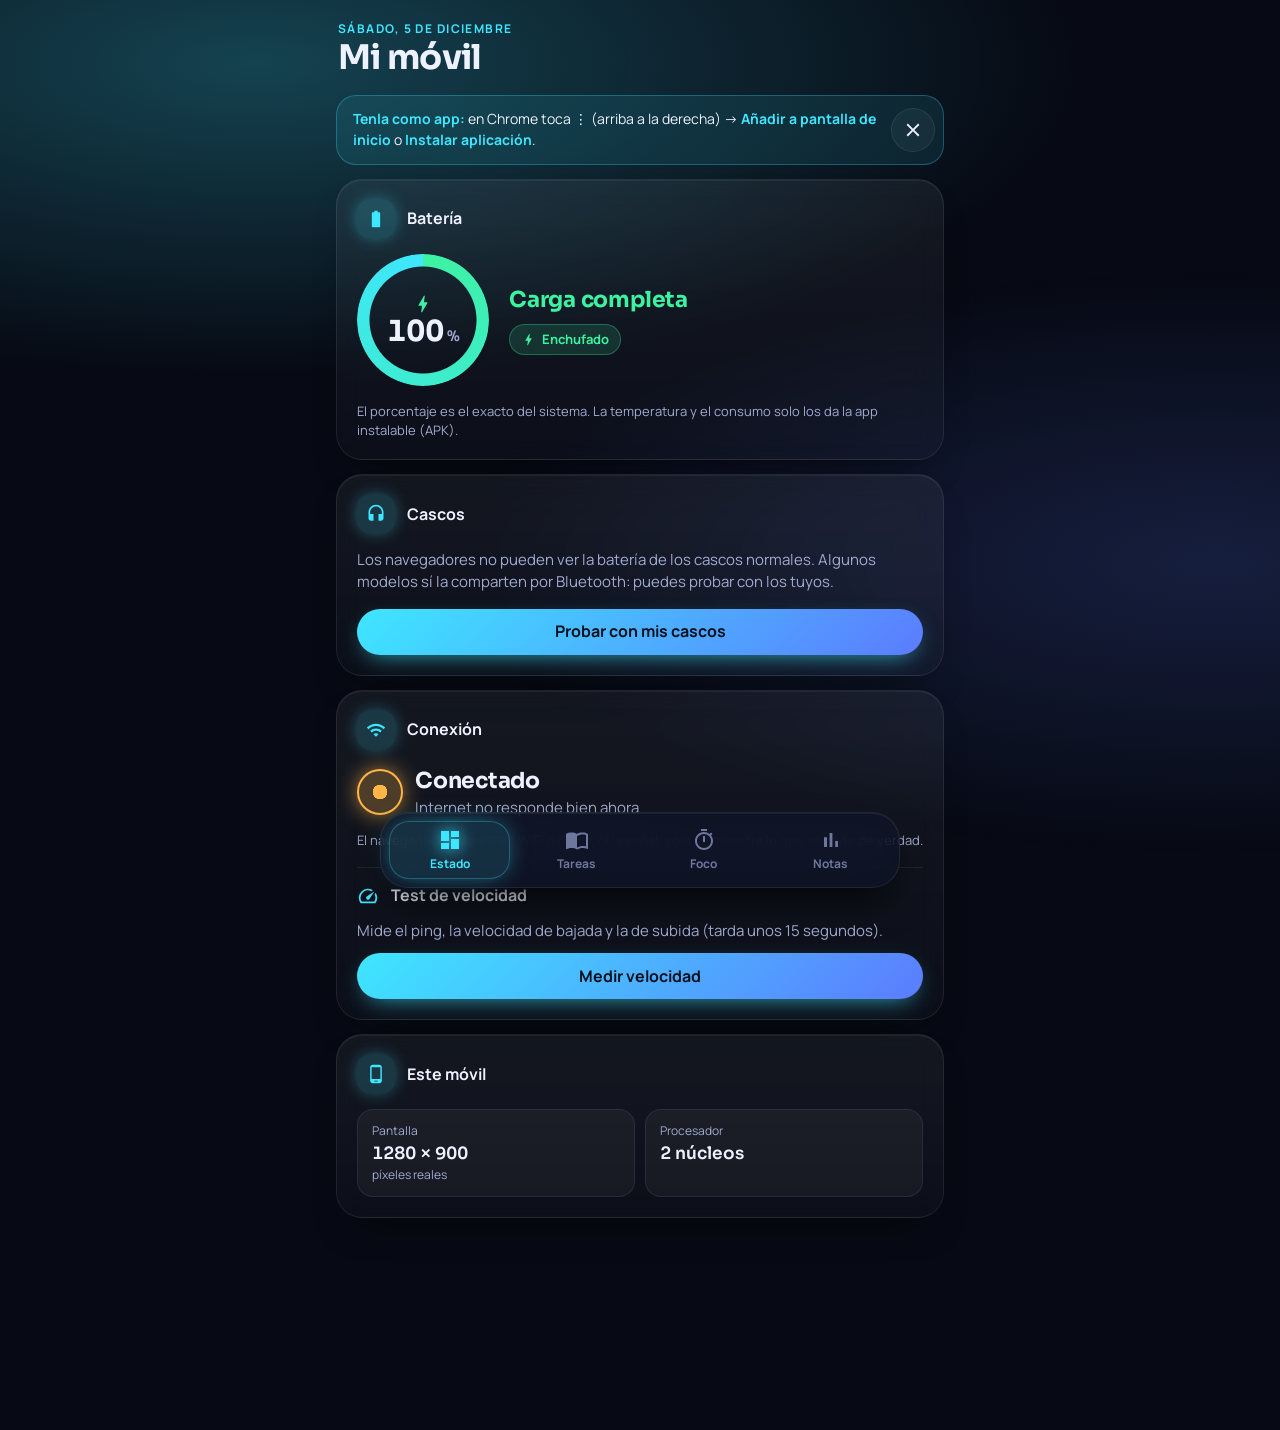
==== docs/index.html @ e510ffd5 "Versión instalable (PWA) en docs/ para GitHub Pages - docs/: la web ya generada, lista para servir c" ====
<!doctype html>
<html lang="es">
<head>
  <meta charset="utf-8">
  <meta name="viewport" content="width=device-width, initial-scale=1, viewport-fit=cover">
  <title>Mi Panel</title>
  <meta name="description" content="Batería, conexión, tareas de estudio y notas en tu móvil.">
  <meta name="theme-color" content="#070a14">
  <meta name="mobile-web-app-capable" content="yes">
  <meta name="apple-mobile-web-app-capable" content="yes">
  <meta name="apple-mobile-web-app-title" content="Mi Panel">
  <link rel="manifest" href="manifest.webmanifest">
  <link rel="icon" href="icons/icon.svg" type="image/svg+xml">
  <link rel="apple-touch-icon" href="icons/apple-touch-icon.png">
  <link rel="preconnect" href="https://fonts.googleapis.com">
  <link rel="preconnect" href="https://fonts.gstatic.com" crossorigin>
  <link rel="stylesheet" href="https://fonts.googleapis.com/css2?family=Manrope:wght@400;500;600;700;800&family=Sora:wght@500;600;700;800&display=swap">
  <link rel="stylesheet" href="styles.css">
  <script type="module" src="app.js"></script>
</head>
<body class="standalone-page">
  <main id="view" aria-live="polite"></main>

  <nav class="tabbar" aria-label="Secciones">
    <button class="tab" data-tab="estado" type="button">
      <svg viewBox="0 0 24 24" aria-hidden="true"><path d="M3,13h8V3H3v10zM3,21h8v-6H3v6zM13,21h8V11h-8v10zM13,3v6h8V3h-8z"/></svg>
      <span>Estado</span>
    </button>
    <button class="tab" data-tab="tareas" type="button">
      <svg viewBox="0 0 24 24" aria-hidden="true"><path d="M21,5c-1.11,-0.35 -2.33,-0.5 -3.5,-0.5c-1.95,0 -4.05,0.4 -5.5,1.5c-1.45,-1.1 -3.55,-1.5 -5.5,-1.5S2.45,4.9 1,6v14.65c0,0.25 0.25,0.5 0.5,0.5c0.1,0 0.15,-0.05 0.25,-0.05C3.1,20.45 5.05,20 6.5,20c1.95,0 4.05,0.4 5.5,1.5c1.35,-0.85 3.8,-1.5 5.5,-1.5c1.65,0 3.35,0.3 4.75,1.05c0.1,0.05 0.15,0.05 0.25,0.05c0.25,0 0.5,-0.25 0.5,-0.5V6C22.4,5.55 21.75,5.25 21,5zM21,18.5c-1.1,-0.35 -2.3,-0.5 -3.5,-0.5c-1.7,0 -4.15,0.65 -5.5,1.5V8c1.35,-0.85 3.8,-1.5 5.5,-1.5c1.2,0 2.4,0.15 3.5,0.5V18.5z"/></svg>
      <span>Tareas</span>
    </button>
    <button class="tab" data-tab="foco" type="button">
      <svg viewBox="0 0 24 24" aria-hidden="true"><path d="M15,1H9v2h6V1zM11,14h2V8h-2v6zM19.03,7.39l1.42,-1.42c-0.43,-0.51 -0.9,-0.99 -1.41,-1.41l-1.42,1.42C16.07,4.74 14.12,4 12,4c-4.97,0 -9,4.03 -9,9s4.02,9 9,9 9,-4.03 9,-9c0,-2.12 -0.74,-4.07 -1.97,-5.61zM12,20c-3.87,0 -7,-3.13 -7,-7s3.13,-7 7,-7 7,3.13 7,7 -3.13,7 -7,7z"/></svg>
      <span>Foco</span>
    </button>
    <button class="tab" data-tab="notas" type="button">
      <svg viewBox="0 0 24 24" aria-hidden="true"><path d="M5,9.2h3V19H5V9.2zM10.6,5h2.8v14h-2.8V5zM16.2,13H19v6h-2.8v-6z"/></svg>
      <span>Notas</span>
    </button>
  </nav>

  <div id="snackbar" class="snackbar" role="status" hidden>
    <span id="snackbar-text"></span>
    <button id="snackbar-action" type="button" hidden></button>
  </div>

  <div id="overlay-root"></div>
  <noscript>Mi Panel necesita JavaScript activado.</noscript>
</body>
</html>
---- docs/styles.css ----
:root{color-scheme:dark;--bg: #070a14;--bg-raised: #0e1326;--sheet: #0b1020;--glass: rgba(255, 255, 255, .045);--glass-strong: rgba(255, 255, 255, .08);--stroke: rgba(255, 255, 255, .08);--stroke-strong: rgba(255, 255, 255, .16);--text: #eef1ff;--muted: #a2abd0;--faint: #6e779e;--track: rgba(255, 255, 255, .08);--cyan: #3ee6ff;--blue: #5b7cff;--violet: #a68bff;--pink: #ff6fd8;--amber: #ffc857;--coral: #ff8a5b;--mint: #5cf2c2;--teal: #2ec5ff;--good: #3df2a0;--warning: #ffb547;--bad: #ff5d7a;--neutral: #8a93b8;--accent: var(--cyan);--accent-2: var(--blue);--on-accent: #06101f;--scrim: rgba(3, 5, 12, .72);--radius: 26px;--tabbar-h: 76px;--font-display: "Sora", "Segoe UI", Roboto, system-ui, sans-serif;--font-body: "Manrope", "Segoe UI", Roboto, system-ui, sans-serif}body[data-section=tareas]{--accent: var(--violet);--accent-2: var(--pink)}body[data-section=notas]{--accent: var(--amber);--accent-2: var(--coral)}body[data-section=foco]{--accent: var(--mint);--accent-2: var(--teal)}*{box-sizing:border-box}html,body{margin:0}body{background:var(--bg);color:var(--text);font-family:var(--font-body);font-size:16px;line-height:1.45;-webkit-tap-highlight-color:transparent;padding-bottom:calc(var(--tabbar-h) + 24px + env(safe-area-inset-bottom,0px));overflow-x:hidden;min-height:100%}body:before,body:after{content:"";position:fixed;z-index:-1;pointer-events:none;border-radius:50%;transition:background .6s ease}body:before{width:130vw;height:70vh;left:-45vw;top:-28vh;background:radial-gradient(closest-side,color-mix(in srgb,var(--accent) 26%,transparent),transparent);animation:drift 18s ease-in-out infinite alternate}body:after{width:120vw;height:65vh;right:-55vw;top:30vh;background:radial-gradient(closest-side,color-mix(in srgb,var(--accent-2) 18%,transparent),transparent);animation:drift 22s ease-in-out infinite alternate-reverse}@keyframes drift{to{transform:translate3d(8vw,4vh,0) scale(1.08)}}button,input,textarea{font:inherit;color:inherit}button{cursor:pointer}main{max-width:640px;margin:0 auto;padding-block:6px 112px;padding-left:max(16px,env(safe-area-inset-left,0px));padding-right:max(16px,env(safe-area-inset-right,0px))}.standalone-page main{padding-top:calc(env(safe-area-inset-top,0px) + 10px)}.num,.hero,.pct,.big,.value,.stat b{font-family:var(--font-display);font-variant-numeric:tabular-nums}.topbar{display:flex;align-items:flex-end;gap:8px;padding:10px 2px 18px}.topbar .titles{flex:1;min-width:0}.eyebrow{margin:0;font-size:12px;font-weight:700;letter-spacing:.12em;text-transform:uppercase;color:var(--accent)}.topbar h1{margin:2px 0 0;font-family:var(--font-display);font-size:34px;line-height:1.1;font-weight:700;letter-spacing:-.02em;text-wrap:balance}.icon-btn{width:44px;height:44px;flex:none;border:1px solid var(--stroke);border-radius:50%;background:var(--glass);color:var(--text);display:grid;place-items:center}.icon-btn:active{background:var(--glass-strong)}.icon-btn svg{width:22px;height:22px;fill:currentColor}.icon-btn.ghost{border-color:transparent;background:transparent}.stack{display:grid;gap:14px}.stack>*{animation:rise .45s cubic-bezier(.2,.8,.2,1) both}.stack>*:nth-child(2){animation-delay:.04s}.stack>*:nth-child(3){animation-delay:.08s}.stack>*:nth-child(4){animation-delay:.12s}.stack>*:nth-child(n+5){animation-delay:.16s}.stack.still>*{animation:none}.card{position:relative;background:linear-gradient(180deg,#ffffff0f,#ffffff06);border:1px solid var(--stroke);border-radius:var(--radius);padding:20px;box-shadow:inset 0 1px #ffffff0f,0 20px 40px -24px #000c;backdrop-filter:blur(14px);-webkit-backdrop-filter:blur(14px)}.card-head{display:flex;align-items:center;gap:12px;margin-bottom:16px}.card-head h2{font-size:16px;font-weight:700;margin:0;flex:1;min-width:0}.badge-icon{width:38px;height:38px;border-radius:12px;flex:none;display:grid;place-items:center;background:color-mix(in srgb,var(--accent) 16%,transparent);color:var(--accent);box-shadow:0 0 18px -4px color-mix(in srgb,var(--accent) 60%,transparent)}.badge-icon svg{width:20px;height:20px;fill:currentColor}.hint{color:var(--muted);font-size:15px;margin:0}.small{font-size:13px;color:var(--muted)}.strong{font-weight:700}.row{display:flex;align-items:center;gap:12px}.grow{flex:1;min-width:0}.mt8{margin-top:8px}.mt12{margin-top:12px}.mt16{margin-top:16px}.grid2{display:grid;grid-template-columns:1fr 1fr;gap:10px}.cell{background:var(--glass);border:1px solid var(--stroke);border-radius:16px;padding:12px 14px;min-width:0}.cell .label{font-size:12px;color:var(--muted);white-space:nowrap;overflow:hidden;text-overflow:ellipsis}.cell .value{font-size:17px;font-weight:600;white-space:nowrap;overflow:hidden;text-overflow:ellipsis;margin-top:2px}.pill{display:inline-flex;align-items:center;gap:6px;padding:5px 11px;border-radius:99px;font-size:13px;font-weight:700;color:var(--pill, var(--accent));background:color-mix(in srgb,var(--pill, var(--accent)) 14%,transparent);border:1px solid color-mix(in srgb,var(--pill, var(--accent)) 30%,transparent)}.pill svg{width:15px;height:15px;fill:currentColor;flex:none}.pills .pill{white-space:nowrap}.pills{display:flex;flex-wrap:wrap;gap:6px}.meter{height:10px;border-radius:99px;background:var(--track);overflow:hidden}.meter>i{position:relative;display:block;height:100%;border-radius:99px;background:linear-gradient(90deg,var(--accent),var(--accent-2));box-shadow:0 0 14px color-mix(in srgb,var(--accent) 70%,transparent);transition:width .6s cubic-bezier(.2,.8,.2,1)}.meter>i:after{content:"";position:absolute;inset:0;border-radius:inherit;background:linear-gradient(90deg,transparent,rgba(255,255,255,.45),transparent);background-size:40% 100%;background-repeat:no-repeat;animation:shine 2.8s ease-in-out infinite}.meter.thick{height:12px}.meter.good>i{background:linear-gradient(90deg,var(--good),#7affd0);box-shadow:0 0 14px color-mix(in srgb,var(--good) 70%,transparent)}@keyframes shine{0%{background-position:-60% 0}to{background-position:160% 0}}.ring{--p: 0;--c1: var(--accent);--c2: var(--accent-2);position:relative;flex:none;width:132px;height:132px;border-radius:50%;background:conic-gradient(var(--c1),var(--c2) calc(var(--p) * 1%),var(--track) 0);-webkit-mask:radial-gradient(farthest-side,transparent calc(100% - 13px),#000 calc(100% - 12px));mask:radial-gradient(farthest-side,transparent calc(100% - 13px),#000 calc(100% - 12px));filter:drop-shadow(0 0 12px color-mix(in srgb,var(--c1) 55%,transparent))}.ring-wrap{position:relative;flex:none;display:grid;place-items:center}.ring-wrap .center{position:absolute;inset:0;display:grid;place-content:center;text-align:center}.ring-wrap.sm .ring{width:60px;height:60px;-webkit-mask:radial-gradient(farthest-side,transparent calc(100% - 7px),#000 calc(100% - 6px));mask:radial-gradient(farthest-side,transparent calc(100% - 7px),#000 calc(100% - 6px))}.ring-wrap.md .ring{width:100px;height:100px;-webkit-mask:radial-gradient(farthest-side,transparent calc(100% - 10px),#000 calc(100% - 9px));mask:radial-gradient(farthest-side,transparent calc(100% - 10px),#000 calc(100% - 9px))}.btn{border:0;border-radius:99px;padding:11px 20px;min-height:46px;font-weight:700;color:var(--on-accent);background:linear-gradient(135deg,var(--accent),var(--accent-2));box-shadow:0 8px 24px -10px color-mix(in srgb,var(--accent) 80%,transparent);transition:transform .12s ease,filter .2s ease}.btn.block{width:100%}.btn.glass{background:var(--glass-strong);color:var(--text);border:1px solid var(--stroke);box-shadow:none}.btn.outline{background:transparent;color:var(--accent);border:1px solid color-mix(in srgb,var(--accent) 45%,transparent);box-shadow:none}.btn.text{background:transparent;color:var(--accent);padding:10px 14px;box-shadow:none}.btn.danger{background:transparent;color:var(--bad);box-shadow:none}.btn:disabled{opacity:.4;cursor:default;filter:grayscale(.4)}.btn:active:not(:disabled),.quick button:active,.fab:active{transform:scale(.96)}.battery{display:flex;align-items:center;gap:20px}.battery .pct{font-size:34px;font-weight:700;line-height:1;letter-spacing:-.02em}.battery .pct.full{font-size:29px}.battery .pct small{font-size:.5em;font-weight:600;margin-left:2px;color:var(--muted)}.bolt{width:22px;height:22px;margin:0 auto 2px;animation:pulse 1.6s ease-in-out infinite}.headline{font-family:var(--font-display);font-size:22px;font-weight:700;margin:0;letter-spacing:-.01em}@keyframes pulse{50%{opacity:.45;transform:scale(.9)}}.bars{display:flex;align-items:flex-end;gap:4px;width:50px;height:40px;flex:none}.bars i{flex:1;border-radius:4px;background:var(--track)}.bars i.on{background:currentColor;box-shadow:0 0 10px currentColor}.stats3{display:grid;grid-template-columns:repeat(3,1fr);text-align:center;gap:8px}.stats3 .big{font-size:26px;font-weight:700}.divider{height:1px;background:var(--stroke);margin:18px 0 16px;border:0}.plan .plan-top{display:flex;align-items:center;gap:18px}.plan .big{font-size:25px;font-weight:700;line-height:1.15;margin:4px 0 2px;letter-spacing:-.01em}.plan .ring-wrap .center b{font-family:var(--font-display);font-size:22px;line-height:1}.plan .ring-wrap .center span{font-size:11px;color:var(--muted);margin-top:2px}.stats2{display:grid;grid-template-columns:1fr 1fr;gap:10px;margin-top:16px}.stat{background:var(--glass);border:1px solid var(--stroke);border-radius:16px;padding:12px 14px;min-width:0}.stat span{display:block;font-size:12px;color:var(--muted)}.stat b{display:block;font-size:17px;font-weight:700;margin-top:2px;overflow-wrap:anywhere}.stat em{display:block;font-style:normal;font-size:13px;color:var(--muted);overflow-wrap:anywhere}.task .task-top{display:flex;align-items:flex-start;gap:14px}.task-title{font-size:18px;font-weight:700;margin:0 0 8px;overflow-wrap:anywhere;line-height:1.25}.task .ring-wrap .center{font-family:var(--font-display);font-size:14px;font-weight:700}.task .notes{color:var(--muted);font-size:14px;margin:12px 0 0}.task .numbers{display:flex;align-items:baseline;justify-content:space-between;gap:8px;margin:16px 0 8px}.task .numbers b{font-family:var(--font-display);font-size:22px}.task .numbers span{color:var(--muted);font-size:14px}.today-line{display:flex;align-items:center;gap:10px;margin-top:12px;padding:10px 12px;border-radius:14px;background:var(--glass);border:1px solid var(--stroke);font-size:14px}.today-line b{font-family:var(--font-display)}.today-line .status-dot{width:8px;height:8px;border-radius:50%;flex:none;background:var(--accent);box-shadow:0 0 10px var(--accent)}.today-line.done{color:var(--good);border-color:color-mix(in srgb,var(--good) 35%,transparent);background:color-mix(in srgb,var(--good) 8%,transparent)}.today-line.done .status-dot{background:var(--good);box-shadow:0 0 10px var(--good)}.quick{display:grid;grid-template-columns:1fr 1fr 1fr 1.5fr;gap:8px;margin-top:14px}.quick button{min-height:46px;border-radius:14px;font-weight:700;font-family:var(--font-display);border:1px solid var(--stroke);background:var(--glass-strong);color:var(--text);transition:transform .12s ease}.quick button.log{border-color:color-mix(in srgb,var(--accent) 50%,transparent);color:var(--accent);background:color-mix(in srgb,var(--accent) 10%,transparent);font-family:var(--font-body)}.check{width:28px;height:28px;border-radius:9px;flex:none;margin-top:1px;border:2px solid color-mix(in srgb,var(--accent) 70%,transparent);background:transparent}.check:active{background:color-mix(in srgb,var(--accent) 25%,transparent)}.done-head{display:flex;align-items:center;width:100%;border:0;background:transparent;padding:14px 6px 4px;font-size:15px;font-weight:700;color:var(--muted);letter-spacing:.04em}.done-head svg{width:22px;height:22px;fill:currentColor}.done-item{display:flex;align-items:center;gap:12px;background:var(--glass);border:1px solid var(--stroke);border-radius:20px;padding:10px 6px 10px 14px}.done-item .ok{width:26px;height:26px;fill:var(--good);flex:none;filter:drop-shadow(0 0 8px color-mix(in srgb,var(--good) 60%,transparent))}.empty{text-align:center;padding:56px 24px}.empty .glow-icon{width:96px;height:96px;margin:0 auto;border-radius:30px;display:grid;place-items:center;background:color-mix(in srgb,var(--accent) 14%,transparent);border:1px solid color-mix(in srgb,var(--accent) 30%,transparent);box-shadow:0 0 60px -10px color-mix(in srgb,var(--accent) 70%,transparent)}.empty svg{width:48px;height:48px;fill:var(--accent)}.empty h2{font-family:var(--font-display);font-size:22px;font-weight:700;margin:22px 0 8px}.empty .hint{max-width:34ch;margin:0 auto}.fab{position:fixed;z-index:5;right:max(16px,env(safe-area-inset-right,0px),calc(50vw - 304px));bottom:calc(var(--tabbar-h) + 30px + env(safe-area-inset-bottom,0px));display:inline-flex;align-items:center;gap:8px;border:0;border-radius:20px;padding:15px 20px 15px 16px;color:var(--on-accent);font-weight:800;background:linear-gradient(135deg,var(--accent),var(--accent-2));box-shadow:0 12px 30px -8px color-mix(in srgb,var(--accent) 75%,transparent),inset 0 1px #ffffff59;transition:transform .12s ease}.fab svg{width:24px;height:24px;fill:currentColor}.avg{display:flex;align-items:flex-end;gap:14px;flex-wrap:wrap}.hero{font-size:68px;line-height:.95;font-weight:800;letter-spacing:-.04em;background:linear-gradient(135deg,#fff3cf,var(--amber) 45%,var(--coral));-webkit-background-clip:text;background-clip:text;color:transparent;filter:drop-shadow(0 0 24px color-mix(in srgb,var(--amber) 45%,transparent))}.chart svg{display:block;width:100%;overflow:visible}.chart .bar{filter:drop-shadow(0 0 6px color-mix(in srgb,var(--accent) 60%,transparent))}.chart .grid{stroke:var(--stroke-strong);stroke-width:1}.chart .pass{stroke:color-mix(in srgb,var(--accent) 60%,transparent);stroke-width:1}.chart text{fill:var(--text);font-size:14px;font-family:var(--font-body)}.chart text.axis{fill:var(--faint);font-size:11px}.chart text.value{font-weight:700;font-family:var(--font-display);paint-order:stroke;stroke:#11162a;stroke-width:4px;stroke-linejoin:round}.chart .hit{fill:transparent;stroke:none;cursor:pointer}.chart .sel{fill:var(--glass-strong);stroke:none}.chart-detail{margin:12px 0 0;font-size:14px;color:var(--muted)}.chart-detail b{color:var(--text)}.subject-head{display:flex;align-items:center;gap:12px}.subject-head h2{margin:0;font-size:17px;font-weight:700;flex:1;min-width:0;overflow-wrap:anywhere}.subject-avg{text-align:right}.subject-avg b{font-family:var(--font-display);font-size:26px;font-weight:700;display:block;line-height:1.05}.grade-list{margin-top:14px;display:grid;gap:6px}.grade-row{display:flex;align-items:center;width:100%;gap:12px;padding:8px 12px 8px 8px;border:1px solid var(--stroke);border-radius:16px;background:var(--glass);text-align:left}.grade-row .v{width:50px;height:42px;border-radius:12px;flex:none;display:grid;place-items:center;font-family:var(--font-display);font-size:17px;font-weight:700;background:color-mix(in srgb,var(--grade, var(--accent)) 16%,transparent);color:var(--grade, var(--accent))}.grade-row .edit{color:var(--faint);font-size:13px;font-weight:600}.tabbar{position:fixed;z-index:10;left:max(12px,env(safe-area-inset-left,0px));right:max(12px,env(safe-area-inset-right,0px));bottom:calc(12px + env(safe-area-inset-bottom,0px));max-width:520px;margin:0 auto;height:var(--tabbar-h);display:flex;gap:6px;padding:8px;border-radius:28px;background:#0e1326bd;border:1px solid var(--stroke);box-shadow:0 18px 40px -12px #000000e6,inset 0 1px #ffffff0f;backdrop-filter:blur(20px) saturate(140%);-webkit-backdrop-filter:blur(20px) saturate(140%)}.tab{flex:1;min-width:0;border:0;border-radius:20px;background:transparent;display:flex;flex-direction:column;align-items:center;justify-content:center;gap:3px;font-size:12px;font-weight:700;color:var(--faint);transition:background .25s ease,color .25s ease}.tab svg{width:24px;height:24px;fill:currentColor}.tab[data-tab=estado]{--tab: var(--cyan)}.tab[data-tab=tareas]{--tab: var(--violet)}.tab[data-tab=notas]{--tab: var(--amber)}.tab[data-tab=foco]{--tab: var(--mint)}.tab[aria-current=page]{color:var(--tab);background:color-mix(in srgb,var(--tab) 13%,transparent);box-shadow:inset 0 0 0 1px color-mix(in srgb,var(--tab) 28%,transparent),0 0 24px -6px color-mix(in srgb,var(--tab) 60%,transparent)}.tab[aria-current=page] svg{filter:drop-shadow(0 0 8px var(--tab))}.snackbar{position:fixed;z-index:30;margin:0 auto;max-width:560px;left:max(16px,env(safe-area-inset-left,0px));right:max(16px,env(safe-area-inset-right,0px));bottom:calc(var(--tabbar-h) + 26px + env(safe-area-inset-bottom,0px));display:flex;align-items:center;gap:8px;background:#1a2140;color:var(--text);border:1px solid var(--stroke-strong);border-radius:16px;padding:6px 8px 6px 16px;box-shadow:0 18px 40px -12px #000000e6;animation:rise .25s ease both}.snackbar span{flex:1;padding:8px 0;font-size:14px}.snackbar button{border:0;background:transparent;color:var(--accent);font-weight:800;padding:10px}.snackbar[hidden]{display:none}.scrim{position:fixed;inset:0;z-index:40;background:var(--scrim);display:grid;place-items:center;padding:16px;backdrop-filter:blur(6px);-webkit-backdrop-filter:blur(6px);animation:fade .15s ease}.dialog{background:linear-gradient(180deg,#141a33,var(--sheet));border:1px solid var(--stroke-strong);border-radius:28px;padding:24px;width:100%;max-width:420px;max-height:calc(100dvh - 32px);overflow:auto;box-shadow:0 30px 60px -20px #000000e6,0 0 60px -30px var(--accent);animation:pop .25s cubic-bezier(.2,1.2,.4,1)}.dialog h2{font-family:var(--font-display);font-size:21px;font-weight:700;margin:0 0 10px}.dialog .actions{display:flex;justify-content:flex-end;gap:4px;margin-top:16px}.sheet{position:fixed;inset:0;z-index:40;background:var(--sheet);display:flex;flex-direction:column;overflow:hidden;animation:up .2s ease}.sheet:before{content:"";position:absolute;inset:-20% -40% auto;height:60%;pointer-events:none;background:radial-gradient(closest-side,color-mix(in srgb,var(--accent) 16%,transparent),transparent)}.sheet .bar{position:relative;display:flex;align-items:center;gap:8px;padding:calc(env(safe-area-inset-top,0px) + 8px) 12px 8px}.sheet .bar h2{flex:1;font-family:var(--font-display);font-size:20px;font-weight:700;margin:0 0 0 4px}.sheet .bar .btn{min-height:40px;padding:8px 18px}.sheet form{position:relative;flex:1;overflow:auto;padding:12px 20px 32px;max-width:640px;width:100%;margin:0 auto}.field{display:block;margin-bottom:16px}.field>span{display:block;font-size:13px;font-weight:700;color:var(--muted);margin:0 0 7px 4px}.field input,.field textarea{width:100%;padding:14px 16px;border-radius:16px;border:1px solid var(--stroke-strong);background:var(--glass);font-size:16px;outline:none;color-scheme:dark;transition:border-color .2s,box-shadow .2s}.field input::placeholder,.field textarea::placeholder{color:var(--faint)}.field input:focus,.field textarea:focus{border-color:var(--accent);box-shadow:0 0 0 4px color-mix(in srgb,var(--accent) 18%,transparent),0 0 24px -8px var(--accent)}.field small{display:block;margin:7px 0 0 4px;color:var(--muted);font-size:13px}.field small.error{color:var(--bad)}.field input[aria-invalid=true]{border-color:var(--bad)}.preview{border-radius:16px;padding:14px 16px;margin:-4px 0 16px;font-size:15px;background:color-mix(in srgb,var(--accent) 10%,transparent);border:1px solid color-mix(in srgb,var(--accent) 30%,transparent)}.segmented{display:grid;grid-template-columns:1fr 1fr;gap:4px;padding:4px;border-radius:99px;background:var(--glass);border:1px solid var(--stroke);margin-bottom:14px}.segmented button{border:0;border-radius:99px;background:transparent;padding:10px;font-weight:700;color:var(--muted)}.segmented button[aria-pressed=true]{color:var(--on-accent);background:linear-gradient(135deg,var(--accent),var(--accent-2))}.chips{display:flex;gap:8px;overflow-x:auto;margin:-8px 0 16px;padding-bottom:2px}.chips button{flex:none;border:1px solid var(--stroke-strong);background:var(--glass);border-radius:99px;padding:7px 14px;font-weight:600}.menu{position:absolute;z-index:45;min-width:210px;padding:6px;background:#151b35;border:1px solid var(--stroke-strong);border-radius:18px;box-shadow:0 24px 50px -16px #000000f2;animation:pop .15s ease}.menu button{display:block;width:100%;text-align:left;border:0;border-radius:12px;background:transparent;padding:12px 14px;font-weight:600}.menu button:active{background:var(--glass-strong)}.menu button.danger{color:var(--bad)}.celebrate{position:fixed;inset:0;z-index:50;background:var(--scrim);display:grid;place-items:center;padding:24px}.celebrate canvas{position:absolute;inset:0;width:100%;height:100%;pointer-events:none}.celebrate .dialog{position:relative;text-align:center;display:grid;gap:8px;box-shadow:0 0 90px -20px var(--good),0 30px 60px -20px #000000e6}.celebrate .burst{width:104px;height:104px;margin:0 auto 4px;border-radius:50%;display:grid;place-items:center;font-size:54px;background:radial-gradient(circle,color-mix(in srgb,var(--good) 35%,transparent),transparent 70%);animation:glowpulse 1.8s ease-in-out infinite}.celebrate h2{font-size:34px;margin:0;font-weight:800;background:linear-gradient(135deg,#d8fff0,var(--good));-webkit-background-clip:text;background-clip:text;color:transparent}.celebrate .btn{--accent: var(--good);--accent-2: #7affd0}@keyframes glowpulse{50%{transform:scale(1.06);filter:brightness(1.2)}}.install{display:flex;align-items:center;gap:12px;margin-bottom:14px;border-radius:20px;padding:12px 8px 12px 16px;font-size:14px;background:color-mix(in srgb,var(--accent) 9%,transparent);border:1px solid color-mix(in srgb,var(--accent) 28%,transparent)}.install p{margin:0;flex:1}.install b{color:var(--accent)}.loading{color:var(--muted);text-align:center;padding:64px 0}.btn:focus-visible,.icon-btn:focus-visible,.tab:focus-visible,.grade-row:focus-visible,.done-head:focus-visible,.quick button:focus-visible,.fab:focus-visible,.check:focus-visible{outline:2px solid var(--accent);outline-offset:3px}.chart .col{filter:drop-shadow(0 0 6px color-mix(in srgb,var(--accent) 55%,transparent))}.chart .col.today{filter:drop-shadow(0 0 12px var(--accent))}.chart .zero{fill:var(--stroke-strong)}.chart text.today-label{fill:var(--accent);font-weight:700}.chart .line{fill:none;stroke:var(--accent);stroke-width:2.5;stroke-linecap:round;stroke-linejoin:round;filter:drop-shadow(0 0 6px var(--accent))}.chart .area{stroke:none}.chart .dot{fill:var(--accent);stroke:#0d1224;stroke-width:2}.chart .dot.last,.chart .dot.picked{filter:drop-shadow(0 0 8px var(--accent))}.chart.anim .col{animation:growY .7s cubic-bezier(.2,.8,.2,1) both;transform-box:fill-box;transform-origin:bottom}.chart.anim .bar{animation:growX .7s cubic-bezier(.2,.8,.2,1) both;transform-box:fill-box;transform-origin:left}.chart.anim .line{stroke-dasharray:1;stroke-dashoffset:1;animation:draw 1.1s ease-out forwards}.chart.anim .area,.chart.anim .dot,.chart.anim text.value{animation:fade .8s ease .4s both}.spark{flex:none;overflow:visible}.spark .pass{stroke:var(--stroke-strong);stroke-width:1}@keyframes growY{0%{transform:scaleY(0)}}@keyframes growX{0%{transform:scaleX(0)}}@keyframes draw{to{stroke-dashoffset:0}}.mini-stats{display:flex;gap:22px;margin:-2px 0 10px;flex-wrap:wrap}.mini-stats div{display:grid}.mini-stats b{font-size:24px;font-weight:700;line-height:1.1}.mini-stats span{font-size:12px;color:var(--muted)}.orb{--orb: var(--accent);position:relative;width:46px;height:46px;flex:none;border-radius:50%;background:radial-gradient(circle,var(--orb) 0 22%,color-mix(in srgb,var(--orb) 25%,transparent) 23% 100%);box-shadow:0 0 24px -4px var(--orb)}.orb:after{content:"";position:absolute;inset:0;border-radius:50%;border:2px solid var(--orb);animation:ripple 2.2s ease-out infinite}@keyframes ripple{0%{transform:scale(.5);opacity:.9}to{transform:scale(1.35);opacity:0}}.exam-list{display:grid;gap:10px}.exam-row{display:flex;align-items:center;gap:14px;padding:10px;border-radius:18px;background:var(--glass);border:1px solid var(--stroke)}.date-block{width:56px;flex:none;text-align:center;padding:6px 0;border-radius:14px;background:color-mix(in srgb,var(--pill) 14%,transparent);border:1px solid color-mix(in srgb,var(--pill) 35%,transparent);box-shadow:0 0 18px -8px var(--pill)}.date-block b{display:block;font-family:var(--font-display);font-size:22px;line-height:1.1;color:var(--pill)}.date-block span{display:block;font-size:11px;font-weight:700;color:var(--muted);text-transform:uppercase;letter-spacing:.06em}.segmented.targets{grid-template-columns:1.6fr repeat(4,1fr)}.segmented.presets{grid-template-columns:repeat(3,1fr);margin-bottom:22px}.segmented button:disabled{opacity:.45}.need-list{display:grid;gap:8px}.need-row{display:flex;align-items:center;gap:12px;padding:10px 12px 10px 10px;border-radius:16px;background:var(--glass);border:1px solid var(--stroke)}.need{min-width:52px;height:44px;padding:0 6px;flex:none;border-radius:12px;display:grid;place-items:center;font-family:var(--font-display);font-weight:700;font-size:17px;color:var(--need);background:color-mix(in srgb,var(--need) 15%,transparent);box-shadow:0 0 16px -8px var(--need)}.focus-card{text-align:center}.ring-wrap.xl{margin:0 auto}.ring-wrap.xl .ring{width:min(250px,68vw);height:min(250px,68vw);-webkit-mask:radial-gradient(farthest-side,transparent calc(100% - 15px),#000 calc(100% - 14px));mask:radial-gradient(farthest-side,transparent calc(100% - 15px),#000 calc(100% - 14px));filter:drop-shadow(0 0 18px color-mix(in srgb,var(--c1) 60%,transparent))}.ring-wrap.xl.live .ring{animation:breathe 3.2s ease-in-out infinite}.ring-wrap.xl .center{gap:4px}.focus-time{font-family:var(--font-display);font-size:56px;font-weight:700;letter-spacing:-.03em;line-height:1;font-variant-numeric:tabular-nums}.focus-task{text-align:left;margin:22px 0 6px}.focus-task select{width:100%;padding:14px 16px;border-radius:16px;border:1px solid var(--stroke-strong);background:var(--glass);color:var(--text);font:inherit;font-size:16px;color-scheme:dark}.focus-controls{display:flex;align-items:center;justify-content:center;gap:14px;margin-top:12px}.focus-controls .btn.play{display:inline-flex;align-items:center;gap:8px;min-width:150px;justify-content:center;min-height:56px;font-size:17px}.focus-controls .btn.play svg{width:24px;height:24px;fill:currentColor}.icon-btn.big{width:54px;height:54px}.center-dialog{text-align:center}.center-dialog .burst{width:92px;height:92px;margin:0 auto 6px;border-radius:50%;display:grid;place-items:center;font-size:46px;background:radial-gradient(circle,color-mix(in srgb,var(--accent) 35%,transparent),transparent 70%)}@keyframes breathe{50%{filter:drop-shadow(0 0 30px color-mix(in srgb,var(--c1) 85%,transparent))}}@keyframes fade{0%{opacity:0}}@keyframes up{0%{transform:translateY(24px);opacity:0}}@keyframes pop{0%{transform:scale(.94);opacity:0}}@keyframes rise{0%{transform:translateY(12px);opacity:0}}@media (max-width: 360px){.topbar h1{font-size:30px}.ring{width:112px;height:112px}.quick{grid-template-columns:1fr 1fr 1fr}.quick button.log{grid-column:1 / -1}}@media (prefers-reduced-motion: reduce){*,*:before,*:after{animation:none!important;transition:none!important}}
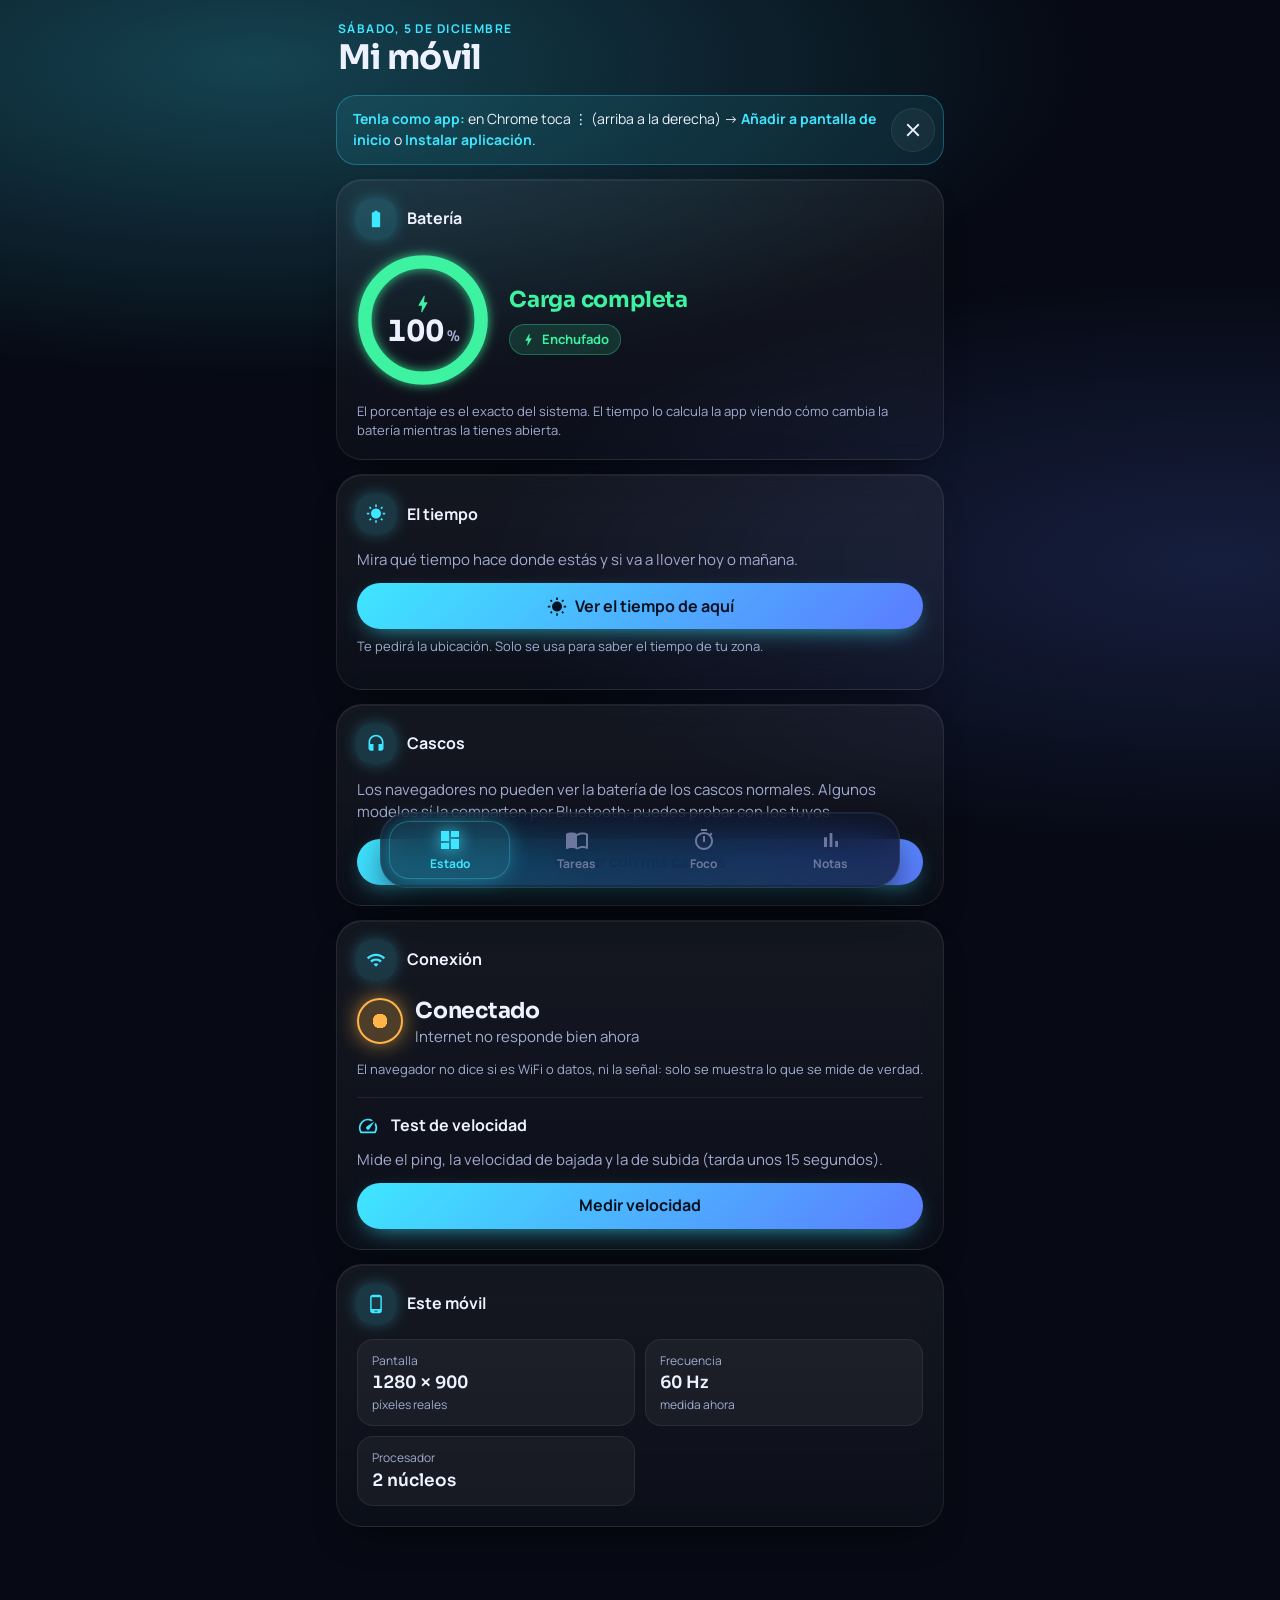
==== commit 32e785a6: "Readable numbers under Samsung dark mode, plus schedule, weather, focus sounds and achievements Sams" ====
--- a/docs/index.html
+++ b/docs/index.html
@@ -6,6 +6,7 @@
   <title>Mi Panel</title>
   <meta name="description" content="Batería, conexión, tareas de estudio y notas en tu móvil.">
   <meta name="theme-color" content="#070a14">
+  <meta name="color-scheme" content="dark">
   <meta name="mobile-web-app-capable" content="yes">
   <meta name="apple-mobile-web-app-capable" content="yes">
   <meta name="apple-mobile-web-app-title" content="Mi Panel">
--- a/docs/styles.css
+++ b/docs/styles.css
@@ -1 +1 @@
-:root{color-scheme:dark;--bg: #070a14;--bg-raised: #0e1326;--sheet: #0b1020;--glass: rgba(255, 255, 255, .045);--glass-strong: rgba(255, 255, 255, .08);--stroke: rgba(255, 255, 255, .08);--stroke-strong: rgba(255, 255, 255, .16);--text: #eef1ff;--muted: #a2abd0;--faint: #6e779e;--track: rgba(255, 255, 255, .08);--cyan: #3ee6ff;--blue: #5b7cff;--violet: #a68bff;--pink: #ff6fd8;--amber: #ffc857;--coral: #ff8a5b;--mint: #5cf2c2;--teal: #2ec5ff;--good: #3df2a0;--warning: #ffb547;--bad: #ff5d7a;--neutral: #8a93b8;--accent: var(--cyan);--accent-2: var(--blue);--on-accent: #06101f;--scrim: rgba(3, 5, 12, .72);--radius: 26px;--tabbar-h: 76px;--font-display: "Sora", "Segoe UI", Roboto, system-ui, sans-serif;--font-body: "Manrope", "Segoe UI", Roboto, system-ui, sans-serif}body[data-section=tareas]{--accent: var(--violet);--accent-2: var(--pink)}body[data-section=notas]{--accent: var(--amber);--accent-2: var(--coral)}body[data-section=foco]{--accent: var(--mint);--accent-2: var(--teal)}*{box-sizing:border-box}html,body{margin:0}body{background:var(--bg);color:var(--text);font-family:var(--font-body);font-size:16px;line-height:1.45;-webkit-tap-highlight-color:transparent;padding-bottom:calc(var(--tabbar-h) + 24px + env(safe-area-inset-bottom,0px));overflow-x:hidden;min-height:100%}body:before,body:after{content:"";position:fixed;z-index:-1;pointer-events:none;border-radius:50%;transition:background .6s ease}body:before{width:130vw;height:70vh;left:-45vw;top:-28vh;background:radial-gradient(closest-side,color-mix(in srgb,var(--accent) 26%,transparent),transparent);animation:drift 18s ease-in-out infinite alternate}body:after{width:120vw;height:65vh;right:-55vw;top:30vh;background:radial-gradient(closest-side,color-mix(in srgb,var(--accent-2) 18%,transparent),transparent);animation:drift 22s ease-in-out infinite alternate-reverse}@keyframes drift{to{transform:translate3d(8vw,4vh,0) scale(1.08)}}button,input,textarea{font:inherit;color:inherit}button{cursor:pointer}main{max-width:640px;margin:0 auto;padding-block:6px 112px;padding-left:max(16px,env(safe-area-inset-left,0px));padding-right:max(16px,env(safe-area-inset-right,0px))}.standalone-page main{padding-top:calc(env(safe-area-inset-top,0px) + 10px)}.num,.hero,.pct,.big,.value,.stat b{font-family:var(--font-display);font-variant-numeric:tabular-nums}.topbar{display:flex;align-items:flex-end;gap:8px;padding:10px 2px 18px}.topbar .titles{flex:1;min-width:0}.eyebrow{margin:0;font-size:12px;font-weight:700;letter-spacing:.12em;text-transform:uppercase;color:var(--accent)}.topbar h1{margin:2px 0 0;font-family:var(--font-display);font-size:34px;line-height:1.1;font-weight:700;letter-spacing:-.02em;text-wrap:balance}.icon-btn{width:44px;height:44px;flex:none;border:1px solid var(--stroke);border-radius:50%;background:var(--glass);color:var(--text);display:grid;place-items:center}.icon-btn:active{background:var(--glass-strong)}.icon-btn svg{width:22px;height:22px;fill:currentColor}.icon-btn.ghost{border-color:transparent;background:transparent}.stack{display:grid;gap:14px}.stack>*{animation:rise .45s cubic-bezier(.2,.8,.2,1) both}.stack>*:nth-child(2){animation-delay:.04s}.stack>*:nth-child(3){animation-delay:.08s}.stack>*:nth-child(4){animation-delay:.12s}.stack>*:nth-child(n+5){animation-delay:.16s}.stack.still>*{animation:none}.card{position:relative;background:linear-gradient(180deg,#ffffff0f,#ffffff06);border:1px solid var(--stroke);border-radius:var(--radius);padding:20px;box-shadow:inset 0 1px #ffffff0f,0 20px 40px -24px #000c;backdrop-filter:blur(14px);-webkit-backdrop-filter:blur(14px)}.card-head{display:flex;align-items:center;gap:12px;margin-bottom:16px}.card-head h2{font-size:16px;font-weight:700;margin:0;flex:1;min-width:0}.badge-icon{width:38px;height:38px;border-radius:12px;flex:none;display:grid;place-items:center;background:color-mix(in srgb,var(--accent) 16%,transparent);color:var(--accent);box-shadow:0 0 18px -4px color-mix(in srgb,var(--accent) 60%,transparent)}.badge-icon svg{width:20px;height:20px;fill:currentColor}.hint{color:var(--muted);font-size:15px;margin:0}.small{font-size:13px;color:var(--muted)}.strong{font-weight:700}.row{display:flex;align-items:center;gap:12px}.grow{flex:1;min-width:0}.mt8{margin-top:8px}.mt12{margin-top:12px}.mt16{margin-top:16px}.grid2{display:grid;grid-template-columns:1fr 1fr;gap:10px}.cell{background:var(--glass);border:1px solid var(--stroke);border-radius:16px;padding:12px 14px;min-width:0}.cell .label{font-size:12px;color:var(--muted);white-space:nowrap;overflow:hidden;text-overflow:ellipsis}.cell .value{font-size:17px;font-weight:600;white-space:nowrap;overflow:hidden;text-overflow:ellipsis;margin-top:2px}.pill{display:inline-flex;align-items:center;gap:6px;padding:5px 11px;border-radius:99px;font-size:13px;font-weight:700;color:var(--pill, var(--accent));background:color-mix(in srgb,var(--pill, var(--accent)) 14%,transparent);border:1px solid color-mix(in srgb,var(--pill, var(--accent)) 30%,transparent)}.pill svg{width:15px;height:15px;fill:currentColor;flex:none}.pills .pill{white-space:nowrap}.pills{display:flex;flex-wrap:wrap;gap:6px}.meter{height:10px;border-radius:99px;background:var(--track);overflow:hidden}.meter>i{position:relative;display:block;height:100%;border-radius:99px;background:linear-gradient(90deg,var(--accent),var(--accent-2));box-shadow:0 0 14px color-mix(in srgb,var(--accent) 70%,transparent);transition:width .6s cubic-bezier(.2,.8,.2,1)}.meter>i:after{content:"";position:absolute;inset:0;border-radius:inherit;background:linear-gradient(90deg,transparent,rgba(255,255,255,.45),transparent);background-size:40% 100%;background-repeat:no-repeat;animation:shine 2.8s ease-in-out infinite}.meter.thick{height:12px}.meter.good>i{background:linear-gradient(90deg,var(--good),#7affd0);box-shadow:0 0 14px color-mix(in srgb,var(--good) 70%,transparent)}@keyframes shine{0%{background-position:-60% 0}to{background-position:160% 0}}.ring{--p: 0;--c1: var(--accent);--c2: var(--accent-2);position:relative;flex:none;width:132px;height:132px;border-radius:50%;background:conic-gradient(var(--c1),var(--c2) calc(var(--p) * 1%),var(--track) 0);-webkit-mask:radial-gradient(farthest-side,transparent calc(100% - 13px),#000 calc(100% - 12px));mask:radial-gradient(farthest-side,transparent calc(100% - 13px),#000 calc(100% - 12px));filter:drop-shadow(0 0 12px color-mix(in srgb,var(--c1) 55%,transparent))}.ring-wrap{position:relative;flex:none;display:grid;place-items:center}.ring-wrap .center{position:absolute;inset:0;display:grid;place-content:center;text-align:center}.ring-wrap.sm .ring{width:60px;height:60px;-webkit-mask:radial-gradient(farthest-side,transparent calc(100% - 7px),#000 calc(100% - 6px));mask:radial-gradient(farthest-side,transparent calc(100% - 7px),#000 calc(100% - 6px))}.ring-wrap.md .ring{width:100px;height:100px;-webkit-mask:radial-gradient(farthest-side,transparent calc(100% - 10px),#000 calc(100% - 9px));mask:radial-gradient(farthest-side,transparent calc(100% - 10px),#000 calc(100% - 9px))}.btn{border:0;border-radius:99px;padding:11px 20px;min-height:46px;font-weight:700;color:var(--on-accent);background:linear-gradient(135deg,var(--accent),var(--accent-2));box-shadow:0 8px 24px -10px color-mix(in srgb,var(--accent) 80%,transparent);transition:transform .12s ease,filter .2s ease}.btn.block{width:100%}.btn.glass{background:var(--glass-strong);color:var(--text);border:1px solid var(--stroke);box-shadow:none}.btn.outline{background:transparent;color:var(--accent);border:1px solid color-mix(in srgb,var(--accent) 45%,transparent);box-shadow:none}.btn.text{background:transparent;color:var(--accent);padding:10px 14px;box-shadow:none}.btn.danger{background:transparent;color:var(--bad);box-shadow:none}.btn:disabled{opacity:.4;cursor:default;filter:grayscale(.4)}.btn:active:not(:disabled),.quick button:active,.fab:active{transform:scale(.96)}.battery{display:flex;align-items:center;gap:20px}.battery .pct{font-size:34px;font-weight:700;line-height:1;letter-spacing:-.02em}.battery .pct.full{font-size:29px}.battery .pct small{font-size:.5em;font-weight:600;margin-left:2px;color:var(--muted)}.bolt{width:22px;height:22px;margin:0 auto 2px;animation:pulse 1.6s ease-in-out infinite}.headline{font-family:var(--font-display);font-size:22px;font-weight:700;margin:0;letter-spacing:-.01em}@keyframes pulse{50%{opacity:.45;transform:scale(.9)}}.bars{display:flex;align-items:flex-end;gap:4px;width:50px;height:40px;flex:none}.bars i{flex:1;border-radius:4px;background:var(--track)}.bars i.on{background:currentColor;box-shadow:0 0 10px currentColor}.stats3{display:grid;grid-template-columns:repeat(3,1fr);text-align:center;gap:8px}.stats3 .big{font-size:26px;font-weight:700}.divider{height:1px;background:var(--stroke);margin:18px 0 16px;border:0}.plan .plan-top{display:flex;align-items:center;gap:18px}.plan .big{font-size:25px;font-weight:700;line-height:1.15;margin:4px 0 2px;letter-spacing:-.01em}.plan .ring-wrap .center b{font-family:var(--font-display);font-size:22px;line-height:1}.plan .ring-wrap .center span{font-size:11px;color:var(--muted);margin-top:2px}.stats2{display:grid;grid-template-columns:1fr 1fr;gap:10px;margin-top:16px}.stat{background:var(--glass);border:1px solid var(--stroke);border-radius:16px;padding:12px 14px;min-width:0}.stat span{display:block;font-size:12px;color:var(--muted)}.stat b{display:block;font-size:17px;font-weight:700;margin-top:2px;overflow-wrap:anywhere}.stat em{display:block;font-style:normal;font-size:13px;color:var(--muted);overflow-wrap:anywhere}.task .task-top{display:flex;align-items:flex-start;gap:14px}.task-title{font-size:18px;font-weight:700;margin:0 0 8px;overflow-wrap:anywhere;line-height:1.25}.task .ring-wrap .center{font-family:var(--font-display);font-size:14px;font-weight:700}.task .notes{color:var(--muted);font-size:14px;margin:12px 0 0}.task .numbers{display:flex;align-items:baseline;justify-content:space-between;gap:8px;margin:16px 0 8px}.task .numbers b{font-family:var(--font-display);font-size:22px}.task .numbers span{color:var(--muted);font-size:14px}.today-line{display:flex;align-items:center;gap:10px;margin-top:12px;padding:10px 12px;border-radius:14px;background:var(--glass);border:1px solid var(--stroke);font-size:14px}.today-line b{font-family:var(--font-display)}.today-line .status-dot{width:8px;height:8px;border-radius:50%;flex:none;background:var(--accent);box-shadow:0 0 10px var(--accent)}.today-line.done{color:var(--good);border-color:color-mix(in srgb,var(--good) 35%,transparent);background:color-mix(in srgb,var(--good) 8%,transparent)}.today-line.done .status-dot{background:var(--good);box-shadow:0 0 10px var(--good)}.quick{display:grid;grid-template-columns:1fr 1fr 1fr 1.5fr;gap:8px;margin-top:14px}.quick button{min-height:46px;border-radius:14px;font-weight:700;font-family:var(--font-display);border:1px solid var(--stroke);background:var(--glass-strong);color:var(--text);transition:transform .12s ease}.quick button.log{border-color:color-mix(in srgb,var(--accent) 50%,transparent);color:var(--accent);background:color-mix(in srgb,var(--accent) 10%,transparent);font-family:var(--font-body)}.check{width:28px;height:28px;border-radius:9px;flex:none;margin-top:1px;border:2px solid color-mix(in srgb,var(--accent) 70%,transparent);background:transparent}.check:active{background:color-mix(in srgb,var(--accent) 25%,transparent)}.done-head{display:flex;align-items:center;width:100%;border:0;background:transparent;padding:14px 6px 4px;font-size:15px;font-weight:700;color:var(--muted);letter-spacing:.04em}.done-head svg{width:22px;height:22px;fill:currentColor}.done-item{display:flex;align-items:center;gap:12px;background:var(--glass);border:1px solid var(--stroke);border-radius:20px;padding:10px 6px 10px 14px}.done-item .ok{width:26px;height:26px;fill:var(--good);flex:none;filter:drop-shadow(0 0 8px color-mix(in srgb,var(--good) 60%,transparent))}.empty{text-align:center;padding:56px 24px}.empty .glow-icon{width:96px;height:96px;margin:0 auto;border-radius:30px;display:grid;place-items:center;background:color-mix(in srgb,var(--accent) 14%,transparent);border:1px solid color-mix(in srgb,var(--accent) 30%,transparent);box-shadow:0 0 60px -10px color-mix(in srgb,var(--accent) 70%,transparent)}.empty svg{width:48px;height:48px;fill:var(--accent)}.empty h2{font-family:var(--font-display);font-size:22px;font-weight:700;margin:22px 0 8px}.empty .hint{max-width:34ch;margin:0 auto}.fab{position:fixed;z-index:5;right:max(16px,env(safe-area-inset-right,0px),calc(50vw - 304px));bottom:calc(var(--tabbar-h) + 30px + env(safe-area-inset-bottom,0px));display:inline-flex;align-items:center;gap:8px;border:0;border-radius:20px;padding:15px 20px 15px 16px;color:var(--on-accent);font-weight:800;background:linear-gradient(135deg,var(--accent),var(--accent-2));box-shadow:0 12px 30px -8px color-mix(in srgb,var(--accent) 75%,transparent),inset 0 1px #ffffff59;transition:transform .12s ease}.fab svg{width:24px;height:24px;fill:currentColor}.avg{display:flex;align-items:flex-end;gap:14px;flex-wrap:wrap}.hero{font-size:68px;line-height:.95;font-weight:800;letter-spacing:-.04em;background:linear-gradient(135deg,#fff3cf,var(--amber) 45%,var(--coral));-webkit-background-clip:text;background-clip:text;color:transparent;filter:drop-shadow(0 0 24px color-mix(in srgb,var(--amber) 45%,transparent))}.chart svg{display:block;width:100%;overflow:visible}.chart .bar{filter:drop-shadow(0 0 6px color-mix(in srgb,var(--accent) 60%,transparent))}.chart .grid{stroke:var(--stroke-strong);stroke-width:1}.chart .pass{stroke:color-mix(in srgb,var(--accent) 60%,transparent);stroke-width:1}.chart text{fill:var(--text);font-size:14px;font-family:var(--font-body)}.chart text.axis{fill:var(--faint);font-size:11px}.chart text.value{font-weight:700;font-family:var(--font-display);paint-order:stroke;stroke:#11162a;stroke-width:4px;stroke-linejoin:round}.chart .hit{fill:transparent;stroke:none;cursor:pointer}.chart .sel{fill:var(--glass-strong);stroke:none}.chart-detail{margin:12px 0 0;font-size:14px;color:var(--muted)}.chart-detail b{color:var(--text)}.subject-head{display:flex;align-items:center;gap:12px}.subject-head h2{margin:0;font-size:17px;font-weight:700;flex:1;min-width:0;overflow-wrap:anywhere}.subject-avg{text-align:right}.subject-avg b{font-family:var(--font-display);font-size:26px;font-weight:700;display:block;line-height:1.05}.grade-list{margin-top:14px;display:grid;gap:6px}.grade-row{display:flex;align-items:center;width:100%;gap:12px;padding:8px 12px 8px 8px;border:1px solid var(--stroke);border-radius:16px;background:var(--glass);text-align:left}.grade-row .v{width:50px;height:42px;border-radius:12px;flex:none;display:grid;place-items:center;font-family:var(--font-display);font-size:17px;font-weight:700;background:color-mix(in srgb,var(--grade, var(--accent)) 16%,transparent);color:var(--grade, var(--accent))}.grade-row .edit{color:var(--faint);font-size:13px;font-weight:600}.tabbar{position:fixed;z-index:10;left:max(12px,env(safe-area-inset-left,0px));right:max(12px,env(safe-area-inset-right,0px));bottom:calc(12px + env(safe-area-inset-bottom,0px));max-width:520px;margin:0 auto;height:var(--tabbar-h);display:flex;gap:6px;padding:8px;border-radius:28px;background:#0e1326bd;border:1px solid var(--stroke);box-shadow:0 18px 40px -12px #000000e6,inset 0 1px #ffffff0f;backdrop-filter:blur(20px) saturate(140%);-webkit-backdrop-filter:blur(20px) saturate(140%)}.tab{flex:1;min-width:0;border:0;border-radius:20px;background:transparent;display:flex;flex-direction:column;align-items:center;justify-content:center;gap:3px;font-size:12px;font-weight:700;color:var(--faint);transition:background .25s ease,color .25s ease}.tab svg{width:24px;height:24px;fill:currentColor}.tab[data-tab=estado]{--tab: var(--cyan)}.tab[data-tab=tareas]{--tab: var(--violet)}.tab[data-tab=notas]{--tab: var(--amber)}.tab[data-tab=foco]{--tab: var(--mint)}.tab[aria-current=page]{color:var(--tab);background:color-mix(in srgb,var(--tab) 13%,transparent);box-shadow:inset 0 0 0 1px color-mix(in srgb,var(--tab) 28%,transparent),0 0 24px -6px color-mix(in srgb,var(--tab) 60%,transparent)}.tab[aria-current=page] svg{filter:drop-shadow(0 0 8px var(--tab))}.snackbar{position:fixed;z-index:30;margin:0 auto;max-width:560px;left:max(16px,env(safe-area-inset-left,0px));right:max(16px,env(safe-area-inset-right,0px));bottom:calc(var(--tabbar-h) + 26px + env(safe-area-inset-bottom,0px));display:flex;align-items:center;gap:8px;background:#1a2140;color:var(--text);border:1px solid var(--stroke-strong);border-radius:16px;padding:6px 8px 6px 16px;box-shadow:0 18px 40px -12px #000000e6;animation:rise .25s ease both}.snackbar span{flex:1;padding:8px 0;font-size:14px}.snackbar button{border:0;background:transparent;color:var(--accent);font-weight:800;padding:10px}.snackbar[hidden]{display:none}.scrim{position:fixed;inset:0;z-index:40;background:var(--scrim);display:grid;place-items:center;padding:16px;backdrop-filter:blur(6px);-webkit-backdrop-filter:blur(6px);animation:fade .15s ease}.dialog{background:linear-gradient(180deg,#141a33,var(--sheet));border:1px solid var(--stroke-strong);border-radius:28px;padding:24px;width:100%;max-width:420px;max-height:calc(100dvh - 32px);overflow:auto;box-shadow:0 30px 60px -20px #000000e6,0 0 60px -30px var(--accent);animation:pop .25s cubic-bezier(.2,1.2,.4,1)}.dialog h2{font-family:var(--font-display);font-size:21px;font-weight:700;margin:0 0 10px}.dialog .actions{display:flex;justify-content:flex-end;gap:4px;margin-top:16px}.sheet{position:fixed;inset:0;z-index:40;background:var(--sheet);display:flex;flex-direction:column;overflow:hidden;animation:up .2s ease}.sheet:before{content:"";position:absolute;inset:-20% -40% auto;height:60%;pointer-events:none;background:radial-gradient(closest-side,color-mix(in srgb,var(--accent) 16%,transparent),transparent)}.sheet .bar{position:relative;display:flex;align-items:center;gap:8px;padding:calc(env(safe-area-inset-top,0px) + 8px) 12px 8px}.sheet .bar h2{flex:1;font-family:var(--font-display);font-size:20px;font-weight:700;margin:0 0 0 4px}.sheet .bar .btn{min-height:40px;padding:8px 18px}.sheet form{position:relative;flex:1;overflow:auto;padding:12px 20px 32px;max-width:640px;width:100%;margin:0 auto}.field{display:block;margin-bottom:16px}.field>span{display:block;font-size:13px;font-weight:700;color:var(--muted);margin:0 0 7px 4px}.field input,.field textarea{width:100%;padding:14px 16px;border-radius:16px;border:1px solid var(--stroke-strong);background:var(--glass);font-size:16px;outline:none;color-scheme:dark;transition:border-color .2s,box-shadow .2s}.field input::placeholder,.field textarea::placeholder{color:var(--faint)}.field input:focus,.field textarea:focus{border-color:var(--accent);box-shadow:0 0 0 4px color-mix(in srgb,var(--accent) 18%,transparent),0 0 24px -8px var(--accent)}.field small{display:block;margin:7px 0 0 4px;color:var(--muted);font-size:13px}.field small.error{color:var(--bad)}.field input[aria-invalid=true]{border-color:var(--bad)}.preview{border-radius:16px;padding:14px 16px;margin:-4px 0 16px;font-size:15px;background:color-mix(in srgb,var(--accent) 10%,transparent);border:1px solid color-mix(in srgb,var(--accent) 30%,transparent)}.segmented{display:grid;grid-template-columns:1fr 1fr;gap:4px;padding:4px;border-radius:99px;background:var(--glass);border:1px solid var(--stroke);margin-bottom:14px}.segmented button{border:0;border-radius:99px;background:transparent;padding:10px;font-weight:700;color:var(--muted)}.segmented button[aria-pressed=true]{color:var(--on-accent);background:linear-gradient(135deg,var(--accent),var(--accent-2))}.chips{display:flex;gap:8px;overflow-x:auto;margin:-8px 0 16px;padding-bottom:2px}.chips button{flex:none;border:1px solid var(--stroke-strong);background:var(--glass);border-radius:99px;padding:7px 14px;font-weight:600}.menu{position:absolute;z-index:45;min-width:210px;padding:6px;background:#151b35;border:1px solid var(--stroke-strong);border-radius:18px;box-shadow:0 24px 50px -16px #000000f2;animation:pop .15s ease}.menu button{display:block;width:100%;text-align:left;border:0;border-radius:12px;background:transparent;padding:12px 14px;font-weight:600}.menu button:active{background:var(--glass-strong)}.menu button.danger{color:var(--bad)}.celebrate{position:fixed;inset:0;z-index:50;background:var(--scrim);display:grid;place-items:center;padding:24px}.celebrate canvas{position:absolute;inset:0;width:100%;height:100%;pointer-events:none}.celebrate .dialog{position:relative;text-align:center;display:grid;gap:8px;box-shadow:0 0 90px -20px var(--good),0 30px 60px -20px #000000e6}.celebrate .burst{width:104px;height:104px;margin:0 auto 4px;border-radius:50%;display:grid;place-items:center;font-size:54px;background:radial-gradient(circle,color-mix(in srgb,var(--good) 35%,transparent),transparent 70%);animation:glowpulse 1.8s ease-in-out infinite}.celebrate h2{font-size:34px;margin:0;font-weight:800;background:linear-gradient(135deg,#d8fff0,var(--good));-webkit-background-clip:text;background-clip:text;color:transparent}.celebrate .btn{--accent: var(--good);--accent-2: #7affd0}@keyframes glowpulse{50%{transform:scale(1.06);filter:brightness(1.2)}}.install{display:flex;align-items:center;gap:12px;margin-bottom:14px;border-radius:20px;padding:12px 8px 12px 16px;font-size:14px;background:color-mix(in srgb,var(--accent) 9%,transparent);border:1px solid color-mix(in srgb,var(--accent) 28%,transparent)}.install p{margin:0;flex:1}.install b{color:var(--accent)}.loading{color:var(--muted);text-align:center;padding:64px 0}.btn:focus-visible,.icon-btn:focus-visible,.tab:focus-visible,.grade-row:focus-visible,.done-head:focus-visible,.quick button:focus-visible,.fab:focus-visible,.check:focus-visible{outline:2px solid var(--accent);outline-offset:3px}.chart .col{filter:drop-shadow(0 0 6px color-mix(in srgb,var(--accent) 55%,transparent))}.chart .col.today{filter:drop-shadow(0 0 12px var(--accent))}.chart .zero{fill:var(--stroke-strong)}.chart text.today-label{fill:var(--accent);font-weight:700}.chart .line{fill:none;stroke:var(--accent);stroke-width:2.5;stroke-linecap:round;stroke-linejoin:round;filter:drop-shadow(0 0 6px var(--accent))}.chart .area{stroke:none}.chart .dot{fill:var(--accent);stroke:#0d1224;stroke-width:2}.chart .dot.last,.chart .dot.picked{filter:drop-shadow(0 0 8px var(--accent))}.chart.anim .col{animation:growY .7s cubic-bezier(.2,.8,.2,1) both;transform-box:fill-box;transform-origin:bottom}.chart.anim .bar{animation:growX .7s cubic-bezier(.2,.8,.2,1) both;transform-box:fill-box;transform-origin:left}.chart.anim .line{stroke-dasharray:1;stroke-dashoffset:1;animation:draw 1.1s ease-out forwards}.chart.anim .area,.chart.anim .dot,.chart.anim text.value{animation:fade .8s ease .4s both}.spark{flex:none;overflow:visible}.spark .pass{stroke:var(--stroke-strong);stroke-width:1}@keyframes growY{0%{transform:scaleY(0)}}@keyframes growX{0%{transform:scaleX(0)}}@keyframes draw{to{stroke-dashoffset:0}}.mini-stats{display:flex;gap:22px;margin:-2px 0 10px;flex-wrap:wrap}.mini-stats div{display:grid}.mini-stats b{font-size:24px;font-weight:700;line-height:1.1}.mini-stats span{font-size:12px;color:var(--muted)}.orb{--orb: var(--accent);position:relative;width:46px;height:46px;flex:none;border-radius:50%;background:radial-gradient(circle,var(--orb) 0 22%,color-mix(in srgb,var(--orb) 25%,transparent) 23% 100%);box-shadow:0 0 24px -4px var(--orb)}.orb:after{content:"";position:absolute;inset:0;border-radius:50%;border:2px solid var(--orb);animation:ripple 2.2s ease-out infinite}@keyframes ripple{0%{transform:scale(.5);opacity:.9}to{transform:scale(1.35);opacity:0}}.exam-list{display:grid;gap:10px}.exam-row{display:flex;align-items:center;gap:14px;padding:10px;border-radius:18px;background:var(--glass);border:1px solid var(--stroke)}.date-block{width:56px;flex:none;text-align:center;padding:6px 0;border-radius:14px;background:color-mix(in srgb,var(--pill) 14%,transparent);border:1px solid color-mix(in srgb,var(--pill) 35%,transparent);box-shadow:0 0 18px -8px var(--pill)}.date-block b{display:block;font-family:var(--font-display);font-size:22px;line-height:1.1;color:var(--pill)}.date-block span{display:block;font-size:11px;font-weight:700;color:var(--muted);text-transform:uppercase;letter-spacing:.06em}.segmented.targets{grid-template-columns:1.6fr repeat(4,1fr)}.segmented.presets{grid-template-columns:repeat(3,1fr);margin-bottom:22px}.segmented button:disabled{opacity:.45}.need-list{display:grid;gap:8px}.need-row{display:flex;align-items:center;gap:12px;padding:10px 12px 10px 10px;border-radius:16px;background:var(--glass);border:1px solid var(--stroke)}.need{min-width:52px;height:44px;padding:0 6px;flex:none;border-radius:12px;display:grid;place-items:center;font-family:var(--font-display);font-weight:700;font-size:17px;color:var(--need);background:color-mix(in srgb,var(--need) 15%,transparent);box-shadow:0 0 16px -8px var(--need)}.focus-card{text-align:center}.ring-wrap.xl{margin:0 auto}.ring-wrap.xl .ring{width:min(250px,68vw);height:min(250px,68vw);-webkit-mask:radial-gradient(farthest-side,transparent calc(100% - 15px),#000 calc(100% - 14px));mask:radial-gradient(farthest-side,transparent calc(100% - 15px),#000 calc(100% - 14px));filter:drop-shadow(0 0 18px color-mix(in srgb,var(--c1) 60%,transparent))}.ring-wrap.xl.live .ring{animation:breathe 3.2s ease-in-out infinite}.ring-wrap.xl .center{gap:4px}.focus-time{font-family:var(--font-display);font-size:56px;font-weight:700;letter-spacing:-.03em;line-height:1;font-variant-numeric:tabular-nums}.focus-task{text-align:left;margin:22px 0 6px}.focus-task select{width:100%;padding:14px 16px;border-radius:16px;border:1px solid var(--stroke-strong);background:var(--glass);color:var(--text);font:inherit;font-size:16px;color-scheme:dark}.focus-controls{display:flex;align-items:center;justify-content:center;gap:14px;margin-top:12px}.focus-controls .btn.play{display:inline-flex;align-items:center;gap:8px;min-width:150px;justify-content:center;min-height:56px;font-size:17px}.focus-controls .btn.play svg{width:24px;height:24px;fill:currentColor}.icon-btn.big{width:54px;height:54px}.center-dialog{text-align:center}.center-dialog .burst{width:92px;height:92px;margin:0 auto 6px;border-radius:50%;display:grid;place-items:center;font-size:46px;background:radial-gradient(circle,color-mix(in srgb,var(--accent) 35%,transparent),transparent 70%)}@keyframes breathe{50%{filter:drop-shadow(0 0 30px color-mix(in srgb,var(--c1) 85%,transparent))}}@keyframes fade{0%{opacity:0}}@keyframes up{0%{transform:translateY(24px);opacity:0}}@keyframes pop{0%{transform:scale(.94);opacity:0}}@keyframes rise{0%{transform:translateY(12px);opacity:0}}@media (max-width: 360px){.topbar h1{font-size:30px}.ring{width:112px;height:112px}.quick{grid-template-columns:1fr 1fr 1fr}.quick button.log{grid-column:1 / -1}}@media (prefers-reduced-motion: reduce){*,*:before,*:after{animation:none!important;transition:none!important}}
+:root{color-scheme:dark;--bg: #070a14;--bg-raised: #0e1326;--sheet: #0b1020;--glass: rgba(255, 255, 255, .045);--glass-strong: rgba(255, 255, 255, .08);--stroke: rgba(255, 255, 255, .08);--stroke-strong: rgba(255, 255, 255, .16);--text: #eef1ff;--muted: #a2abd0;--faint: #6e779e;--track: rgba(255, 255, 255, .08);--cyan: #3ee6ff;--blue: #5b7cff;--violet: #a68bff;--pink: #ff6fd8;--amber: #ffc857;--coral: #ff8a5b;--mint: #5cf2c2;--teal: #2ec5ff;--good: #3df2a0;--warning: #ffb547;--bad: #ff5d7a;--neutral: #8a93b8;--accent: var(--cyan);--accent-2: var(--blue);--on-accent: #06101f;--scrim: rgba(3, 5, 12, .72);--radius: 26px;--tabbar-h: 76px;--font-display: "Sora", "Segoe UI", Roboto, system-ui, sans-serif;--font-body: "Manrope", "Segoe UI", Roboto, system-ui, sans-serif}body[data-section=tareas]{--accent: var(--violet);--accent-2: var(--pink)}body[data-section=notas]{--accent: var(--amber);--accent-2: var(--coral)}body[data-section=foco]{--accent: var(--mint);--accent-2: var(--teal)}*{box-sizing:border-box}html,body{margin:0}body{background:var(--bg);color:var(--text);font-family:var(--font-body);font-size:16px;line-height:1.45;-webkit-tap-highlight-color:transparent;padding-bottom:calc(var(--tabbar-h) + 24px + env(safe-area-inset-bottom,0px));overflow-x:hidden;min-height:100%}body:before,body:after{content:"";position:fixed;z-index:-1;pointer-events:none;border-radius:50%;transition:background .6s ease}body:before{width:130vw;height:70vh;left:-45vw;top:-28vh;background:radial-gradient(closest-side,color-mix(in srgb,var(--accent) 26%,transparent),transparent);animation:drift 18s ease-in-out infinite alternate}body:after{width:120vw;height:65vh;right:-55vw;top:30vh;background:radial-gradient(closest-side,color-mix(in srgb,var(--accent-2) 18%,transparent),transparent);animation:drift 22s ease-in-out infinite alternate-reverse}@keyframes drift{to{transform:translate3d(8vw,4vh,0) scale(1.08)}}button,input,textarea{font:inherit;color:inherit}button{cursor:pointer}main{max-width:640px;margin:0 auto;padding-block:6px 112px;padding-left:max(16px,env(safe-area-inset-left,0px));padding-right:max(16px,env(safe-area-inset-right,0px))}.standalone-page main{padding-top:calc(env(safe-area-inset-top,0px) + 10px)}.num,.hero,.pct,.big,.value,.stat b{font-family:var(--font-display);font-variant-numeric:tabular-nums}.topbar{display:flex;align-items:flex-end;gap:8px;padding:10px 2px 18px}.topbar .titles{flex:1;min-width:0}.eyebrow{margin:0;font-size:12px;font-weight:700;letter-spacing:.12em;text-transform:uppercase;color:var(--accent)}.topbar h1{margin:2px 0 0;font-family:var(--font-display);font-size:34px;line-height:1.1;font-weight:700;letter-spacing:-.02em;text-wrap:balance}.icon-btn{width:44px;height:44px;flex:none;border:1px solid var(--stroke);border-radius:50%;background:var(--glass);color:var(--text);display:grid;place-items:center}.icon-btn:active{background:var(--glass-strong)}.icon-btn svg{width:22px;height:22px;fill:currentColor}.icon-btn.ghost{border-color:transparent;background:transparent}.stack{display:grid;gap:14px}.stack>*{animation:rise .45s cubic-bezier(.2,.8,.2,1) both}.stack>*:nth-child(2){animation-delay:.04s}.stack>*:nth-child(3){animation-delay:.08s}.stack>*:nth-child(4){animation-delay:.12s}.stack>*:nth-child(n+5){animation-delay:.16s}.stack.still>*{animation:none}.card{position:relative;background:linear-gradient(180deg,#ffffff0f,#ffffff06);border:1px solid var(--stroke);border-radius:var(--radius);padding:20px;box-shadow:inset 0 1px #ffffff0f,0 20px 40px -24px #000c;backdrop-filter:blur(14px);-webkit-backdrop-filter:blur(14px)}.card-head{display:flex;flex-wrap:wrap;align-items:center;gap:8px 12px;margin-bottom:16px}.card-head h2{font-size:16px;font-weight:700;margin:0;flex:1 0 auto;white-space:nowrap}.badge-icon{width:38px;height:38px;border-radius:12px;flex:none;display:grid;place-items:center;background:color-mix(in srgb,var(--accent) 16%,transparent);color:var(--accent);box-shadow:0 0 18px -4px color-mix(in srgb,var(--accent) 60%,transparent)}.badge-icon svg{width:20px;height:20px;fill:currentColor}.hint{color:var(--muted);font-size:15px;margin:0}.small{font-size:13px;color:var(--muted)}.strong{font-weight:700}.row{display:flex;align-items:center;gap:12px}.grow{flex:1;min-width:0}.mt8{margin-top:8px}.mt12{margin-top:12px}.mt16{margin-top:16px}.grid2{display:grid;grid-template-columns:1fr 1fr;gap:10px}.cell{background:var(--glass);border:1px solid var(--stroke);border-radius:16px;padding:12px 14px;min-width:0}.cell .label{font-size:12px;color:var(--muted);white-space:nowrap;overflow:hidden;text-overflow:ellipsis}.cell .value{font-size:17px;font-weight:600;white-space:nowrap;overflow:hidden;text-overflow:ellipsis;margin-top:2px}.pill{display:inline-flex;align-items:center;gap:6px;padding:5px 11px;border-radius:99px;font-size:13px;font-weight:700;color:var(--pill, var(--accent));background:color-mix(in srgb,var(--pill, var(--accent)) 14%,transparent);border:1px solid color-mix(in srgb,var(--pill, var(--accent)) 30%,transparent)}.pill svg{width:15px;height:15px;fill:currentColor;flex:none}.pills .pill{white-space:nowrap}.pills{display:flex;flex-wrap:wrap;gap:6px}.meter{--meter: var(--accent);display:block;width:100%;height:10px;overflow:visible}.meter.thick{height:12px}.meter-track{fill:var(--track)}.meter-fill{fill:var(--meter);filter:drop-shadow(0 0 5px color-mix(in srgb,var(--meter) 70%,transparent))}.ring{--p: 0;--c1: var(--accent);--c2: var(--accent-2);--sw: 10;display:block;flex:none;width:132px;height:132px;overflow:visible}.ring circle{fill:none;stroke-width:calc(var(--sw) * 1px)}.ring-track{stroke:var(--track)}.ring-bar{stroke:var(--c1);stroke-linecap:round;stroke-dasharray:calc(var(--p) * 1px) 200px;filter:drop-shadow(0 0 4px color-mix(in srgb,var(--c1) 80%,transparent));transition:stroke-dasharray .6s cubic-bezier(.2,.8,.2,1)}.ring.empty .ring-bar{stroke:none}.ring-wrap{position:relative;flex:none;display:grid;place-items:center}.ring-wrap .center{position:absolute;inset:0;display:grid;place-content:center;text-align:center}.ring-wrap.sm .ring{width:60px;height:60px;--sw: 11}.ring-wrap.md .ring{width:100px;height:100px}.btn{border:0;border-radius:99px;padding:11px 20px;min-height:46px;font-weight:700;color:var(--on-accent);background:linear-gradient(135deg,var(--accent),var(--accent-2));box-shadow:0 8px 24px -10px color-mix(in srgb,var(--accent) 80%,transparent);transition:transform .12s ease,filter .2s ease}.btn.block{width:100%}.btn.glass{background:var(--glass-strong);color:var(--text);border:1px solid var(--stroke);box-shadow:none}.btn.outline{background:transparent;color:var(--accent);border:1px solid color-mix(in srgb,var(--accent) 45%,transparent);box-shadow:none}.btn.text{background:transparent;color:var(--accent);padding:10px 14px;box-shadow:none}.btn.danger{background:transparent;color:var(--bad);box-shadow:none}.btn:disabled{opacity:.4;cursor:default;filter:grayscale(.4)}.btn:active:not(:disabled),.quick button:active,.fab:active{transform:scale(.96)}.battery{display:flex;align-items:center;gap:20px}.battery .pct{font-size:34px;font-weight:700;line-height:1;letter-spacing:-.02em}.battery .pct.full{font-size:29px}.battery .pct small{font-size:.5em;font-weight:600;margin-left:2px;color:var(--muted)}.bolt{width:22px;height:22px;margin:0 auto 2px;animation:pulse 1.6s ease-in-out infinite}.headline{font-family:var(--font-display);font-size:22px;font-weight:700;margin:0;letter-spacing:-.01em}@keyframes pulse{50%{opacity:.45;transform:scale(.9)}}.bars{display:flex;align-items:flex-end;gap:4px;width:50px;height:40px;flex:none}.bars i{flex:1;border-radius:4px;background:var(--track)}.bars i.on{background:currentColor;box-shadow:0 0 10px currentColor}.stats3{display:grid;grid-template-columns:repeat(3,1fr);text-align:center;gap:8px}.stats3 .big{font-size:26px;font-weight:700}.divider{height:1px;background:var(--stroke);margin:18px 0 16px;border:0}.plan .plan-top{display:flex;align-items:center;gap:18px}.plan .big{font-size:25px;font-weight:700;line-height:1.15;margin:4px 0 2px;letter-spacing:-.01em}.plan .ring-wrap .center b{font-family:var(--font-display);font-size:22px;line-height:1}.plan .ring-wrap .center span{font-size:11px;color:var(--muted);margin-top:2px}.stats2{display:grid;grid-template-columns:1fr 1fr;gap:10px;margin-top:16px}.stat{background:var(--glass);border:1px solid var(--stroke);border-radius:16px;padding:12px 14px;min-width:0}.stat span{display:block;font-size:12px;color:var(--muted)}.stat b{display:block;font-size:17px;font-weight:700;margin-top:2px;overflow-wrap:anywhere}.stat em{display:block;font-style:normal;font-size:13px;color:var(--muted);overflow-wrap:anywhere}.task .task-top{display:flex;align-items:flex-start;gap:14px}.task-title{font-size:18px;font-weight:700;margin:0 0 8px;overflow-wrap:anywhere;line-height:1.25}.task .ring-wrap .center{font-family:var(--font-display);font-size:14px;font-weight:700}.task .notes{color:var(--muted);font-size:14px;margin:12px 0 0}.task .numbers{display:flex;align-items:baseline;justify-content:space-between;gap:8px;margin:16px 0 8px}.task .numbers b{font-family:var(--font-display);font-size:22px}.task .numbers span{color:var(--muted);font-size:14px}.today-line{display:flex;align-items:center;gap:10px;margin-top:12px;padding:10px 12px;border-radius:14px;background:var(--glass);border:1px solid var(--stroke);font-size:14px}.today-line b{font-family:var(--font-display)}.today-line .status-dot{width:8px;height:8px;border-radius:50%;flex:none;background:var(--accent);box-shadow:0 0 10px var(--accent)}.today-line.done{color:var(--good);border-color:color-mix(in srgb,var(--good) 35%,transparent);background:color-mix(in srgb,var(--good) 8%,transparent)}.today-line.done .status-dot{background:var(--good);box-shadow:0 0 10px var(--good)}.quick{display:grid;grid-template-columns:1fr 1fr 1fr 1.5fr;gap:8px;margin-top:14px}.quick button{min-height:46px;border-radius:14px;font-weight:700;font-family:var(--font-display);border:1px solid var(--stroke);background:var(--glass-strong);color:var(--text);transition:transform .12s ease}.quick button.log{border-color:color-mix(in srgb,var(--accent) 50%,transparent);color:var(--accent);background:color-mix(in srgb,var(--accent) 10%,transparent);font-family:var(--font-body)}.check{width:28px;height:28px;border-radius:9px;flex:none;margin-top:1px;border:2px solid color-mix(in srgb,var(--accent) 70%,transparent);background:transparent}.check:active{background:color-mix(in srgb,var(--accent) 25%,transparent)}.done-head{display:flex;align-items:center;width:100%;border:0;background:transparent;padding:14px 6px 4px;font-size:15px;font-weight:700;color:var(--muted);letter-spacing:.04em}.done-head svg{width:22px;height:22px;fill:currentColor}.done-item{display:flex;align-items:center;gap:12px;background:var(--glass);border:1px solid var(--stroke);border-radius:20px;padding:10px 6px 10px 14px}.done-item .ok{width:26px;height:26px;fill:var(--good);flex:none;filter:drop-shadow(0 0 8px color-mix(in srgb,var(--good) 60%,transparent))}.empty{text-align:center;padding:56px 24px}.empty .glow-icon{width:96px;height:96px;margin:0 auto;border-radius:30px;display:grid;place-items:center;background:color-mix(in srgb,var(--accent) 14%,transparent);border:1px solid color-mix(in srgb,var(--accent) 30%,transparent);box-shadow:0 0 60px -10px color-mix(in srgb,var(--accent) 70%,transparent)}.empty svg{width:48px;height:48px;fill:var(--accent)}.empty h2{font-family:var(--font-display);font-size:22px;font-weight:700;margin:22px 0 8px}.empty .hint{max-width:34ch;margin:0 auto}.fab{position:fixed;z-index:5;right:max(16px,env(safe-area-inset-right,0px),calc(50vw - 304px));bottom:calc(var(--tabbar-h) + 30px + env(safe-area-inset-bottom,0px));display:inline-flex;align-items:center;gap:8px;border:0;border-radius:20px;padding:15px 20px 15px 16px;color:var(--on-accent);font-weight:800;background:linear-gradient(135deg,var(--accent),var(--accent-2));box-shadow:0 12px 30px -8px color-mix(in srgb,var(--accent) 75%,transparent),inset 0 1px #ffffff59;transition:transform .12s ease}.fab svg{width:24px;height:24px;fill:currentColor}.avg{display:flex;align-items:flex-end;gap:14px;flex-wrap:wrap}.hero{font-size:68px;line-height:.95;font-weight:800;letter-spacing:-.04em;color:#fff3d6;text-shadow:0 0 18px color-mix(in srgb,var(--amber) 75%,transparent),0 0 46px color-mix(in srgb,var(--coral) 45%,transparent)}.hero .dec{color:var(--amber)}.chart svg{display:block;width:100%;overflow:visible}.chart .bar{fill:var(--accent);filter:drop-shadow(0 0 6px color-mix(in srgb,var(--accent) 60%,transparent))}.chart .grid{stroke:var(--stroke-strong);stroke-width:1}.chart .pass{stroke:color-mix(in srgb,var(--accent) 60%,transparent);stroke-width:1}.chart text{fill:var(--text);font-size:14px;font-family:var(--font-body)}.chart text.axis{fill:var(--faint);font-size:11px}.chart text.value{font-weight:700;font-family:var(--font-display);fill:var(--text)}.chart .hit{fill:transparent;stroke:none;cursor:pointer}.chart .sel{fill:var(--glass-strong);stroke:none}.chart-detail{margin:12px 0 0;font-size:14px;color:var(--muted)}.chart-detail b{color:var(--text)}.subject-head{display:flex;align-items:center;gap:12px}.subject-head h2{margin:0;font-size:17px;font-weight:700;flex:1;min-width:0;overflow-wrap:anywhere}.subject-avg{text-align:right}.subject-avg b{font-family:var(--font-display);font-size:26px;font-weight:700;display:block;line-height:1.05}.grade-list{margin-top:14px;display:grid;gap:6px}.grade-row{display:flex;align-items:center;width:100%;gap:12px;padding:8px 12px 8px 8px;border:1px solid var(--stroke);border-radius:16px;background:var(--glass);text-align:left}.grade-row .v{width:50px;height:42px;border-radius:12px;flex:none;display:grid;place-items:center;font-family:var(--font-display);font-size:17px;font-weight:700;background:color-mix(in srgb,var(--grade, var(--accent)) 16%,transparent);color:var(--grade, var(--accent))}.grade-row .edit{color:var(--faint);font-size:13px;font-weight:600}.tabbar{position:fixed;z-index:10;left:max(12px,env(safe-area-inset-left,0px));right:max(12px,env(safe-area-inset-right,0px));bottom:calc(12px + env(safe-area-inset-bottom,0px));max-width:520px;margin:0 auto;height:var(--tabbar-h);display:flex;gap:6px;padding:8px;border-radius:28px;background:#0e1326bd;border:1px solid var(--stroke);box-shadow:0 18px 40px -12px #000000e6,inset 0 1px #ffffff0f;backdrop-filter:blur(20px) saturate(140%);-webkit-backdrop-filter:blur(20px) saturate(140%)}.tab{flex:1;min-width:0;border:0;border-radius:20px;background:transparent;display:flex;flex-direction:column;align-items:center;justify-content:center;gap:3px;font-size:12px;font-weight:700;color:var(--faint);transition:background .25s ease,color .25s ease}.tab svg{width:24px;height:24px;fill:currentColor}.tab[data-tab=estado]{--tab: var(--cyan)}.tab[data-tab=tareas]{--tab: var(--violet)}.tab[data-tab=notas]{--tab: var(--amber)}.tab[data-tab=foco]{--tab: var(--mint)}.tab[aria-current=page]{color:var(--tab);background:color-mix(in srgb,var(--tab) 13%,transparent);box-shadow:inset 0 0 0 1px color-mix(in srgb,var(--tab) 28%,transparent),0 0 24px -6px color-mix(in srgb,var(--tab) 60%,transparent)}.tab[aria-current=page] svg{filter:drop-shadow(0 0 8px var(--tab))}.snackbar{position:fixed;z-index:30;margin:0 auto;max-width:560px;left:max(16px,env(safe-area-inset-left,0px));right:max(16px,env(safe-area-inset-right,0px));bottom:calc(var(--tabbar-h) + 26px + env(safe-area-inset-bottom,0px));display:flex;align-items:center;gap:8px;background:#1a2140;color:var(--text);border:1px solid var(--stroke-strong);border-radius:16px;padding:6px 8px 6px 16px;box-shadow:0 18px 40px -12px #000000e6;animation:rise .25s ease both}.snackbar span{flex:1;padding:8px 0;font-size:14px}.snackbar button{border:0;background:transparent;color:var(--accent);font-weight:800;padding:10px}.snackbar[hidden]{display:none}.scrim{position:fixed;inset:0;z-index:40;background:var(--scrim);display:grid;place-items:center;padding:16px;backdrop-filter:blur(6px);-webkit-backdrop-filter:blur(6px);animation:fade .15s ease}.dialog{background:linear-gradient(180deg,#141a33,var(--sheet));border:1px solid var(--stroke-strong);border-radius:28px;padding:24px;width:100%;max-width:420px;max-height:calc(100dvh - 32px);overflow:auto;box-shadow:0 30px 60px -20px #000000e6,0 0 60px -30px var(--accent);animation:pop .25s cubic-bezier(.2,1.2,.4,1)}.dialog h2{font-family:var(--font-display);font-size:21px;font-weight:700;margin:0 0 10px}.dialog .actions{display:flex;justify-content:flex-end;gap:4px;margin-top:16px}.sheet{position:fixed;inset:0;z-index:40;background:var(--sheet);display:flex;flex-direction:column;overflow:hidden;animation:up .2s ease}.sheet:before{content:"";position:absolute;inset:-20% -40% auto;height:60%;pointer-events:none;background:radial-gradient(closest-side,color-mix(in srgb,var(--accent) 16%,transparent),transparent)}.sheet .bar{position:relative;display:flex;align-items:center;gap:8px;padding:calc(env(safe-area-inset-top,0px) + 8px) 12px 8px}.sheet .bar h2{flex:1;font-family:var(--font-display);font-size:20px;font-weight:700;margin:0 0 0 4px}.sheet .bar .btn{min-height:40px;padding:8px 18px}.sheet form,.sheet .sheet-body{position:relative;flex:1;overflow:auto;padding:12px 20px 32px;max-width:640px;width:100%;margin:0 auto}.field{display:block;margin-bottom:16px}.field>span{display:block;font-size:13px;font-weight:700;color:var(--muted);margin:0 0 7px 4px}.field input,.field textarea{width:100%;padding:14px 16px;border-radius:16px;border:1px solid var(--stroke-strong);background:var(--glass);font-size:16px;outline:none;color-scheme:dark;transition:border-color .2s,box-shadow .2s}.field input::placeholder,.field textarea::placeholder{color:var(--faint)}.field input:focus,.field textarea:focus{border-color:var(--accent);box-shadow:0 0 0 4px color-mix(in srgb,var(--accent) 18%,transparent),0 0 24px -8px var(--accent)}.field small{display:block;margin:7px 0 0 4px;color:var(--muted);font-size:13px}.field small.error{color:var(--bad)}.field input[aria-invalid=true]{border-color:var(--bad)}.preview{border-radius:16px;padding:14px 16px;margin:-4px 0 16px;font-size:15px;background:color-mix(in srgb,var(--accent) 10%,transparent);border:1px solid color-mix(in srgb,var(--accent) 30%,transparent)}.segmented{display:grid;grid-template-columns:1fr 1fr;gap:4px;padding:4px;border-radius:99px;background:var(--glass);border:1px solid var(--stroke);margin-bottom:14px}.segmented button{border:0;border-radius:99px;background:transparent;padding:10px;font-weight:700;color:var(--muted)}.segmented button[aria-pressed=true]{color:var(--on-accent);background:linear-gradient(135deg,var(--accent),var(--accent-2))}.chips{display:flex;gap:8px;overflow-x:auto;margin:-8px 0 16px;padding-bottom:2px}.chips button{flex:none;border:1px solid var(--stroke-strong);background:var(--glass);border-radius:99px;padding:7px 14px;font-weight:600}.menu{position:absolute;z-index:45;min-width:210px;padding:6px;background:#151b35;border:1px solid var(--stroke-strong);border-radius:18px;box-shadow:0 24px 50px -16px #000000f2;animation:pop .15s ease}.menu button{display:block;width:100%;text-align:left;border:0;border-radius:12px;background:transparent;padding:12px 14px;font-weight:600}.menu button:active{background:var(--glass-strong)}.menu button.danger{color:var(--bad)}.celebrate{position:fixed;inset:0;z-index:50;background:var(--scrim);display:grid;place-items:center;padding:24px}.celebrate canvas{position:absolute;inset:0;width:100%;height:100%;pointer-events:none}.celebrate .dialog{position:relative;text-align:center;display:grid;gap:8px;box-shadow:0 0 90px -20px var(--good),0 30px 60px -20px #000000e6}.celebrate .burst{width:104px;height:104px;margin:0 auto 4px;border-radius:50%;display:grid;place-items:center;font-size:54px;background:radial-gradient(circle,color-mix(in srgb,var(--good) 35%,transparent),transparent 70%);animation:glowpulse 1.8s ease-in-out infinite}.celebrate h2{font-size:34px;margin:0;font-weight:800;color:#c9ffe8;text-shadow:0 0 22px color-mix(in srgb,var(--good) 65%,transparent)}.celebrate .btn{--accent: var(--good);--accent-2: #7affd0}@keyframes glowpulse{50%{transform:scale(1.06);filter:brightness(1.2)}}.install{display:flex;align-items:center;gap:12px;margin-bottom:14px;border-radius:20px;padding:12px 8px 12px 16px;font-size:14px;background:color-mix(in srgb,var(--accent) 9%,transparent);border:1px solid color-mix(in srgb,var(--accent) 28%,transparent)}.install p{margin:0;flex:1}.install b{color:var(--accent)}.install-big{align-items:flex-start;padding:16px 8px 16px 18px}.install-big p:first-child{font-size:15px}.install a:not(.btn){color:var(--accent);font-weight:700}.install .btn,.install a.btn{display:inline-flex;align-items:center;gap:6px;text-decoration:none}.install .btn svg{width:20px;height:20px;fill:currentColor}.install-actions{display:flex;flex-wrap:wrap;align-items:center;gap:8px;margin-top:12px}.link-box{padding:12px 14px;border-radius:14px;background:var(--glass);border:1px solid var(--stroke-strong);font-size:14px;overflow-wrap:anywhere;user-select:all;-webkit-user-select:all}.loading{color:var(--muted);text-align:center;padding:64px 0}.btn:focus-visible,.icon-btn:focus-visible,.tab:focus-visible,.grade-row:focus-visible,.done-head:focus-visible,.quick button:focus-visible,.fab:focus-visible,.check:focus-visible{outline:2px solid var(--accent);outline-offset:3px}.chart .col{fill:var(--accent);fill-opacity:.7;filter:drop-shadow(0 0 6px color-mix(in srgb,var(--accent) 55%,transparent))}.chart .col.today{fill-opacity:1;filter:drop-shadow(0 0 12px var(--accent))}.chart .zero{fill:var(--stroke-strong)}.chart text.today-label{fill:var(--accent);font-weight:700}.chart .line{fill:none;stroke:var(--accent);stroke-width:2.5;stroke-linecap:round;stroke-linejoin:round;filter:drop-shadow(0 0 6px var(--accent))}.chart .area{stroke:none;fill:var(--accent);fill-opacity:.1}.chart .dot{fill:var(--accent);stroke:none}.chart .dot.last,.chart .dot.picked{filter:drop-shadow(0 0 8px var(--accent))}.chart.anim .col{animation:growY .7s cubic-bezier(.2,.8,.2,1) both;transform-box:fill-box;transform-origin:bottom}.chart.anim .bar{animation:growX .7s cubic-bezier(.2,.8,.2,1) both;transform-box:fill-box;transform-origin:left}.chart.anim .line{stroke-dasharray:1;stroke-dashoffset:1;animation:draw 1.1s ease-out forwards}.chart.anim .area,.chart.anim .dot,.chart.anim text.value{animation:fade .8s ease .4s both}.spark{flex:none;overflow:visible}.spark .pass{stroke:var(--stroke-strong);stroke-width:1}@keyframes growY{0%{transform:scaleY(0)}}@keyframes growX{0%{transform:scaleX(0)}}@keyframes draw{to{stroke-dashoffset:0}}.mini-stats{display:flex;gap:22px;margin:-2px 0 10px;flex-wrap:wrap}.mini-stats div{display:grid}.mini-stats b{font-size:24px;font-weight:700;line-height:1.1}.mini-stats span{font-size:12px;color:var(--muted)}.orb{--orb: var(--accent);position:relative;width:46px;height:46px;flex:none;border-radius:50%;background:radial-gradient(circle,var(--orb) 0 22%,color-mix(in srgb,var(--orb) 25%,transparent) 23% 100%);box-shadow:0 0 24px -4px var(--orb)}.orb:after{content:"";position:absolute;inset:0;border-radius:50%;border:2px solid var(--orb);animation:ripple 2.2s ease-out infinite}@keyframes ripple{0%{transform:scale(.5);opacity:.9}to{transform:scale(1.35);opacity:0}}.exam-list{display:grid;gap:10px}.exam-row{display:flex;align-items:center;gap:14px;padding:10px;border-radius:18px;background:var(--glass);border:1px solid var(--stroke)}.date-block{width:56px;flex:none;text-align:center;padding:6px 0;border-radius:14px;background:color-mix(in srgb,var(--pill) 14%,transparent);border:1px solid color-mix(in srgb,var(--pill) 35%,transparent);box-shadow:0 0 18px -8px var(--pill)}.date-block b{display:block;font-family:var(--font-display);font-size:22px;line-height:1.1;color:var(--pill)}.date-block span{display:block;font-size:11px;font-weight:700;color:var(--muted);text-transform:uppercase;letter-spacing:.06em}.segmented.targets{grid-template-columns:1.6fr repeat(4,1fr)}.segmented.presets{grid-template-columns:repeat(3,1fr);margin-bottom:22px}.segmented button:disabled{opacity:.45}.need-list{display:grid;gap:8px}.need-row{display:flex;align-items:center;gap:12px;padding:10px 12px 10px 10px;border-radius:16px;background:var(--glass);border:1px solid var(--stroke)}.need{min-width:52px;height:44px;padding:0 6px;flex:none;border-radius:12px;display:grid;place-items:center;font-family:var(--font-display);font-weight:700;font-size:17px;color:var(--need);background:color-mix(in srgb,var(--need) 15%,transparent);box-shadow:0 0 16px -8px var(--need)}.focus-card{text-align:center}.ring-wrap.xl{margin:0 auto}.ring-wrap.xl .ring{width:min(250px,68vw);height:min(250px,68vw);--sw: 6}.ring-wrap.xl .ring-bar{transition:stroke-dasharray 1s linear}.ring-wrap.xl.live .ring{animation:breathe 3.2s ease-in-out infinite}.ring-wrap.xl .center{gap:4px}.focus-time{font-family:var(--font-display);font-size:56px;font-weight:700;letter-spacing:-.03em;line-height:1;font-variant-numeric:tabular-nums}.focus-task{text-align:left;margin:22px 0 6px}.focus-task select{width:100%;padding:14px 16px;border-radius:16px;border:1px solid var(--stroke-strong);background:var(--glass);color:var(--text);font:inherit;font-size:16px;color-scheme:dark}.focus-controls{display:flex;align-items:center;justify-content:center;gap:14px;margin-top:12px}.focus-controls .btn.play{display:inline-flex;align-items:center;gap:8px;min-width:150px;justify-content:center;min-height:56px;font-size:17px}.focus-controls .btn.play svg{width:24px;height:24px;fill:currentColor}.icon-btn.big{width:54px;height:54px}.center-dialog{text-align:center}.center-dialog .burst{width:92px;height:92px;margin:0 auto 6px;border-radius:50%;display:grid;place-items:center;font-size:46px;background:radial-gradient(circle,color-mix(in srgb,var(--accent) 35%,transparent),transparent 70%)}@keyframes breathe{50%{filter:drop-shadow(0 0 16px color-mix(in srgb,var(--c1) 85%,transparent))}}@keyframes fade{0%{opacity:0}}@keyframes up{0%{transform:translateY(24px);opacity:0}}@keyframes pop{0%{transform:scale(.94);opacity:0}}@keyframes rise{0%{transform:translateY(12px);opacity:0}}@media (max-width: 360px){.topbar h1{font-size:30px}.ring{width:112px;height:112px}.quick{grid-template-columns:1fr 1fr 1fr}.quick button.log{grid-column:1 / -1}}@media (prefers-reduced-motion: reduce){*,*:before,*:after{animation:none!important;transition:none!important}}.btn>svg{width:20px;height:20px;fill:currentColor;vertical-align:-5px;margin-right:8px}.install .btn>svg,.focus-controls .btn.play>svg{margin-right:0;vertical-align:0}.btn.slim{min-height:34px;padding:6px 10px;font-size:14px}.card-head .btn.slim{margin:-6px -8px -6px 0}.two{display:grid;grid-template-columns:1fr 1fr;gap:12px}.two .field{margin-bottom:8px}.sheet small.error{display:block;color:var(--bad);font-size:13px;margin:0 0 12px 4px;min-height:1px}.class-list{display:grid;gap:8px}.class-row{display:flex;gap:14px;align-items:flex-start;padding:10px 12px;border-radius:18px;background:var(--glass);border:1px solid var(--stroke)}.class-row.past{opacity:.45}.class-row.now{border-color:color-mix(in srgb,var(--accent) 60%,transparent);background:color-mix(in srgb,var(--accent) 9%,transparent);box-shadow:0 0 24px -10px var(--accent)}.class-row .small{display:block}.class-time{flex:none;width:46px;display:grid;text-align:center;font-variant-numeric:tabular-nums}.class-time b{font-family:var(--font-display);font-size:16px;line-height:1.2}.class-time span{font-size:12px;color:var(--muted)}.class-row.now .class-time b{color:var(--accent)}.invite{display:flex;align-items:center;gap:14px;width:100%;text-align:left;padding:16px 18px;border-radius:var(--radius);border:1px dashed color-mix(in srgb,var(--accent) 45%,transparent);background:color-mix(in srgb,var(--accent) 6%,transparent);color:var(--text)}.invite svg{width:26px;height:26px;fill:var(--accent);flex:none}.invite .small{display:block;margin-top:2px}.segmented.days{grid-template-columns:repeat(7,1fr)}.segmented.days button{padding:10px 0;position:relative}.segmented.days button.has:after{content:"";position:absolute;left:50%;bottom:4px;width:4px;height:4px;margin-left:-2px;border-radius:50%;background:currentColor;opacity:.7}.class-edit-list{display:grid;gap:8px;margin-top:10px}.class-edit{display:flex;align-items:center;gap:4px;border-radius:18px;background:var(--glass);border:1px solid var(--stroke);padding-right:4px}.class-edit-main{flex:1;min-width:0;display:flex;align-items:center;gap:14px;padding:12px;border:0;background:transparent;color:inherit;text-align:left}.class-edit-main .small,.class-edit-main .strong{display:block}.weather{display:flex;align-items:center;gap:16px;margin-bottom:14px}.weather-icon{font-size:54px;line-height:1;filter:drop-shadow(0 0 18px color-mix(in srgb,var(--accent) 55%,transparent))}.weather-temp{font-size:46px;font-weight:700;line-height:1;letter-spacing:-.03em;text-shadow:0 0 22px color-mix(in srgb,var(--accent) 55%,transparent)}.weather-temp small{font-size:.55em;color:var(--accent);vertical-align:top}.focus-sound{margin:0 0 6px}.focus-sound>span{display:flex;align-items:center;gap:6px}.focus-sound>span svg{width:16px;height:16px;fill:var(--accent)}.segmented.sounds{grid-template-columns:repeat(4,1fr);margin-bottom:0}.segmented.sounds button{padding:10px 0}.badges{display:grid;grid-template-columns:repeat(3,1fr);gap:8px}.badge{display:grid;justify-items:center;align-content:start;gap:4px;padding:12px 6px 10px;min-width:0;border-radius:18px;border:1px solid var(--stroke);background:var(--glass);color:var(--text);text-align:center}.badge b{font-size:12.5px;line-height:1.2}.badge>span:not(.badge-emoji){font-size:11px;color:var(--muted);font-variant-numeric:tabular-nums}.badge .meter{height:4px;margin-top:2px;width:80%}.badge-emoji{width:46px;height:46px;border-radius:50%;display:grid;place-items:center;font-size:24px;background:var(--glass-strong);filter:grayscale(1);opacity:.45}.badge.got{border-color:color-mix(in srgb,var(--warning) 55%,transparent);background:color-mix(in srgb,var(--warning) 7%,transparent)}.badge.got .badge-emoji{filter:none;opacity:1;box-shadow:0 0 0 2px var(--warning),0 0 22px -2px color-mix(in srgb,var(--warning) 70%,transparent)}.badge.got>span:not(.badge-emoji){color:var(--warning);font-weight:700}.badge[aria-pressed=true]{border-color:var(--text)}.samsung .btn:not(.glass):not(.outline):not(.text):not(.danger),.samsung .fab,.samsung .segmented button[aria-pressed=true]{background:color-mix(in srgb,var(--accent) 14%,var(--bg-raised));color:var(--accent);border:1.5px solid var(--accent);box-shadow:0 0 22px -6px color-mix(in srgb,var(--accent) 80%,transparent)}.samsung .orb{background:color-mix(in srgb,var(--orb) 14%,var(--bg-raised));border:3px solid var(--orb)}.samsung .status-dot{background:none;border:2px solid var(--accent)}.samsung .today-line.done .status-dot{border-color:var(--good)}
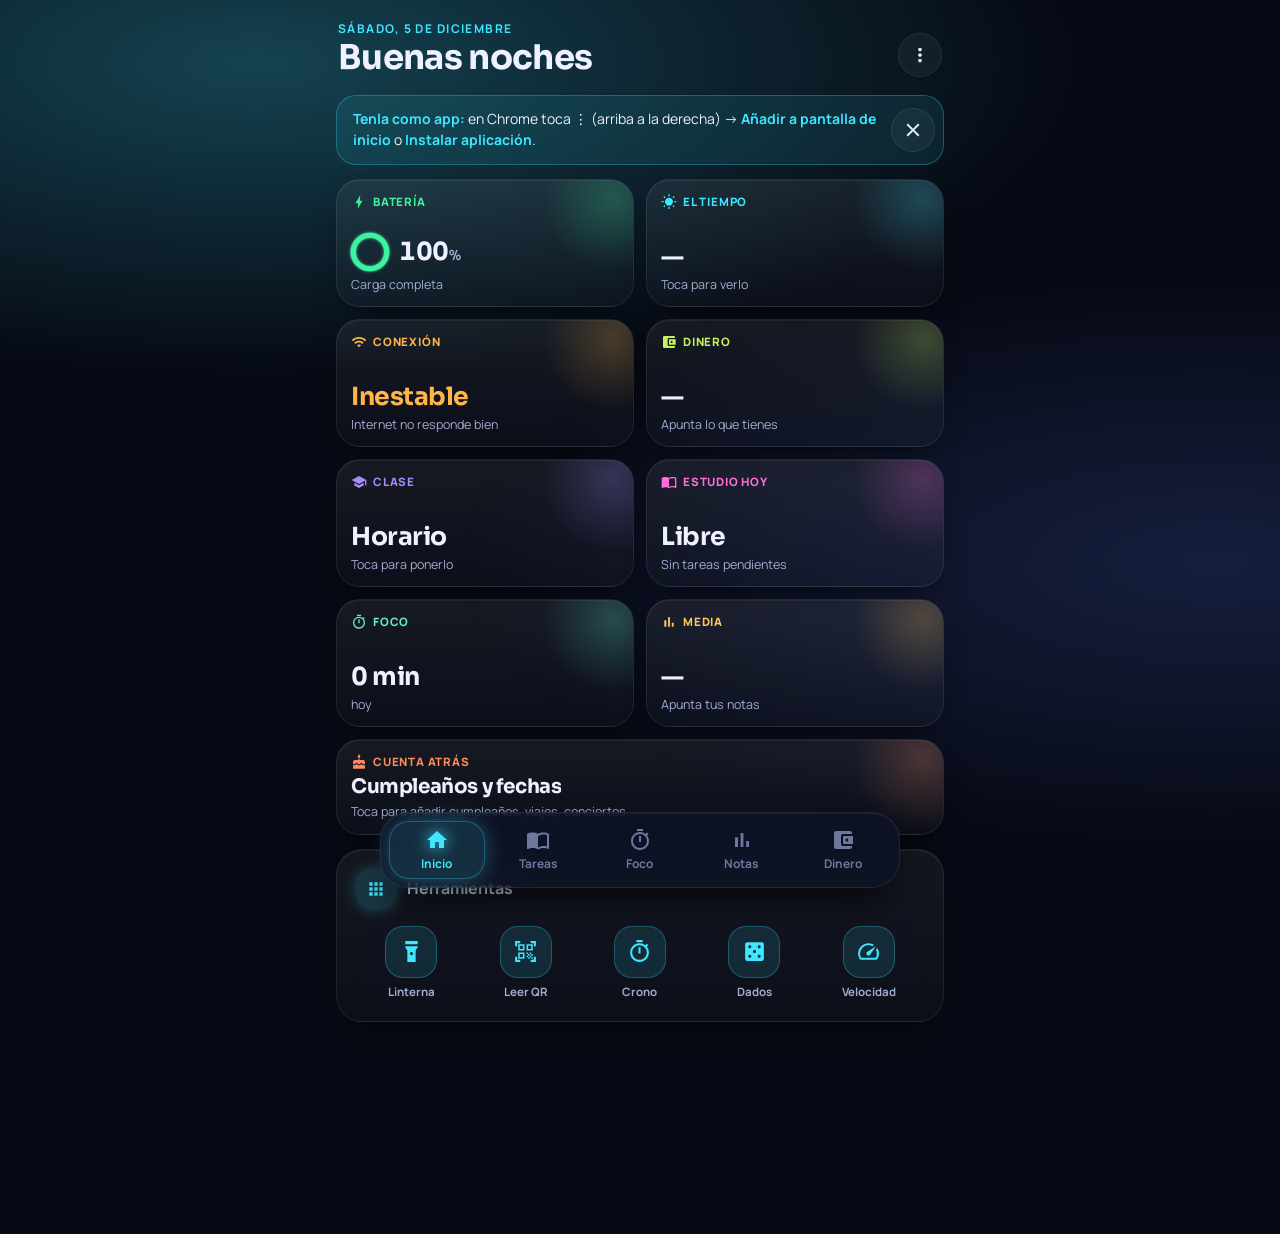
==== commit b071a2da: "Turn Mi Panel into a control panel and make the installed app feel native New Inicio tab with live t" ====
--- a/docs/index.html
+++ b/docs/index.html
@@ -4,7 +4,7 @@
   <meta charset="utf-8">
   <meta name="viewport" content="width=device-width, initial-scale=1, viewport-fit=cover">
   <title>Mi Panel</title>
-  <meta name="description" content="Batería, conexión, tareas de estudio y notas en tu móvil.">
+  <meta name="description" content="Tu panel de control: batería, el tiempo, clases, tareas, foco, notas y dinero.">
   <meta name="theme-color" content="#070a14">
   <meta name="color-scheme" content="dark">
   <meta name="mobile-web-app-capable" content="yes">
@@ -23,9 +23,9 @@
   <main id="view" aria-live="polite"></main>
 
   <nav class="tabbar" aria-label="Secciones">
-    <button class="tab" data-tab="estado" type="button">
-      <svg viewBox="0 0 24 24" aria-hidden="true"><path d="M3,13h8V3H3v10zM3,21h8v-6H3v6zM13,21h8V11h-8v10zM13,3v6h8V3h-8z"/></svg>
-      <span>Estado</span>
+    <button class="tab" data-tab="inicio" type="button">
+      <svg viewBox="0 0 24 24" aria-hidden="true"><path d="M10,20v-6h4v6h5v-8h3L12,3 2,12h3v8z"/></svg>
+      <span>Inicio</span>
     </button>
     <button class="tab" data-tab="tareas" type="button">
       <svg viewBox="0 0 24 24" aria-hidden="true"><path d="M21,5c-1.11,-0.35 -2.33,-0.5 -3.5,-0.5c-1.95,0 -4.05,0.4 -5.5,1.5c-1.45,-1.1 -3.55,-1.5 -5.5,-1.5S2.45,4.9 1,6v14.65c0,0.25 0.25,0.5 0.5,0.5c0.1,0 0.15,-0.05 0.25,-0.05C3.1,20.45 5.05,20 6.5,20c1.95,0 4.05,0.4 5.5,1.5c1.35,-0.85 3.8,-1.5 5.5,-1.5c1.65,0 3.35,0.3 4.75,1.05c0.1,0.05 0.15,0.05 0.25,0.05c0.25,0 0.5,-0.25 0.5,-0.5V6C22.4,5.55 21.75,5.25 21,5zM21,18.5c-1.1,-0.35 -2.3,-0.5 -3.5,-0.5c-1.7,0 -4.15,0.65 -5.5,1.5V8c1.35,-0.85 3.8,-1.5 5.5,-1.5c1.2,0 2.4,0.15 3.5,0.5V18.5z"/></svg>
@@ -39,6 +39,10 @@
       <svg viewBox="0 0 24 24" aria-hidden="true"><path d="M5,9.2h3V19H5V9.2zM10.6,5h2.8v14h-2.8V5zM16.2,13H19v6h-2.8v-6z"/></svg>
       <span>Notas</span>
     </button>
+    <button class="tab" data-tab="dinero" type="button">
+      <svg viewBox="0 0 24 24" aria-hidden="true"><path d="M21,18v1c0,1.1 -0.9,2 -2,2H5c-1.11,0 -2,-0.9 -2,-2V5c0,-1.1 0.89,-2 2,-2h14c1.1,0 2,0.9 2,2v1h-9c-1.11,0 -2,0.9 -2,2v8c0,1.1 0.89,2 2,2h9zM12,16h10V8H12v8zM16,13.5c-0.83,0 -1.5,-0.67 -1.5,-1.5s0.67,-1.5 1.5,-1.5 1.5,0.67 1.5,1.5 -0.67,1.5 -1.5,1.5z"/></svg>
+      <span>Dinero</span>
+    </button>
   </nav>
 
   <div id="snackbar" class="snackbar" role="status" hidden>
--- a/docs/styles.css
+++ b/docs/styles.css
@@ -1 +1 @@
-:root{color-scheme:dark;--bg: #070a14;--bg-raised: #0e1326;--sheet: #0b1020;--glass: rgba(255, 255, 255, .045);--glass-strong: rgba(255, 255, 255, .08);--stroke: rgba(255, 255, 255, .08);--stroke-strong: rgba(255, 255, 255, .16);--text: #eef1ff;--muted: #a2abd0;--faint: #6e779e;--track: rgba(255, 255, 255, .08);--cyan: #3ee6ff;--blue: #5b7cff;--violet: #a68bff;--pink: #ff6fd8;--amber: #ffc857;--coral: #ff8a5b;--mint: #5cf2c2;--teal: #2ec5ff;--good: #3df2a0;--warning: #ffb547;--bad: #ff5d7a;--neutral: #8a93b8;--accent: var(--cyan);--accent-2: var(--blue);--on-accent: #06101f;--scrim: rgba(3, 5, 12, .72);--radius: 26px;--tabbar-h: 76px;--font-display: "Sora", "Segoe UI", Roboto, system-ui, sans-serif;--font-body: "Manrope", "Segoe UI", Roboto, system-ui, sans-serif}body[data-section=tareas]{--accent: var(--violet);--accent-2: var(--pink)}body[data-section=notas]{--accent: var(--amber);--accent-2: var(--coral)}body[data-section=foco]{--accent: var(--mint);--accent-2: var(--teal)}*{box-sizing:border-box}html,body{margin:0}body{background:var(--bg);color:var(--text);font-family:var(--font-body);font-size:16px;line-height:1.45;-webkit-tap-highlight-color:transparent;padding-bottom:calc(var(--tabbar-h) + 24px + env(safe-area-inset-bottom,0px));overflow-x:hidden;min-height:100%}body:before,body:after{content:"";position:fixed;z-index:-1;pointer-events:none;border-radius:50%;transition:background .6s ease}body:before{width:130vw;height:70vh;left:-45vw;top:-28vh;background:radial-gradient(closest-side,color-mix(in srgb,var(--accent) 26%,transparent),transparent);animation:drift 18s ease-in-out infinite alternate}body:after{width:120vw;height:65vh;right:-55vw;top:30vh;background:radial-gradient(closest-side,color-mix(in srgb,var(--accent-2) 18%,transparent),transparent);animation:drift 22s ease-in-out infinite alternate-reverse}@keyframes drift{to{transform:translate3d(8vw,4vh,0) scale(1.08)}}button,input,textarea{font:inherit;color:inherit}button{cursor:pointer}main{max-width:640px;margin:0 auto;padding-block:6px 112px;padding-left:max(16px,env(safe-area-inset-left,0px));padding-right:max(16px,env(safe-area-inset-right,0px))}.standalone-page main{padding-top:calc(env(safe-area-inset-top,0px) + 10px)}.num,.hero,.pct,.big,.value,.stat b{font-family:var(--font-display);font-variant-numeric:tabular-nums}.topbar{display:flex;align-items:flex-end;gap:8px;padding:10px 2px 18px}.topbar .titles{flex:1;min-width:0}.eyebrow{margin:0;font-size:12px;font-weight:700;letter-spacing:.12em;text-transform:uppercase;color:var(--accent)}.topbar h1{margin:2px 0 0;font-family:var(--font-display);font-size:34px;line-height:1.1;font-weight:700;letter-spacing:-.02em;text-wrap:balance}.icon-btn{width:44px;height:44px;flex:none;border:1px solid var(--stroke);border-radius:50%;background:var(--glass);color:var(--text);display:grid;place-items:center}.icon-btn:active{background:var(--glass-strong)}.icon-btn svg{width:22px;height:22px;fill:currentColor}.icon-btn.ghost{border-color:transparent;background:transparent}.stack{display:grid;gap:14px}.stack>*{animation:rise .45s cubic-bezier(.2,.8,.2,1) both}.stack>*:nth-child(2){animation-delay:.04s}.stack>*:nth-child(3){animation-delay:.08s}.stack>*:nth-child(4){animation-delay:.12s}.stack>*:nth-child(n+5){animation-delay:.16s}.stack.still>*{animation:none}.card{position:relative;background:linear-gradient(180deg,#ffffff0f,#ffffff06);border:1px solid var(--stroke);border-radius:var(--radius);padding:20px;box-shadow:inset 0 1px #ffffff0f,0 20px 40px -24px #000c;backdrop-filter:blur(14px);-webkit-backdrop-filter:blur(14px)}.card-head{display:flex;flex-wrap:wrap;align-items:center;gap:8px 12px;margin-bottom:16px}.card-head h2{font-size:16px;font-weight:700;margin:0;flex:1 0 auto;white-space:nowrap}.badge-icon{width:38px;height:38px;border-radius:12px;flex:none;display:grid;place-items:center;background:color-mix(in srgb,var(--accent) 16%,transparent);color:var(--accent);box-shadow:0 0 18px -4px color-mix(in srgb,var(--accent) 60%,transparent)}.badge-icon svg{width:20px;height:20px;fill:currentColor}.hint{color:var(--muted);font-size:15px;margin:0}.small{font-size:13px;color:var(--muted)}.strong{font-weight:700}.row{display:flex;align-items:center;gap:12px}.grow{flex:1;min-width:0}.mt8{margin-top:8px}.mt12{margin-top:12px}.mt16{margin-top:16px}.grid2{display:grid;grid-template-columns:1fr 1fr;gap:10px}.cell{background:var(--glass);border:1px solid var(--stroke);border-radius:16px;padding:12px 14px;min-width:0}.cell .label{font-size:12px;color:var(--muted);white-space:nowrap;overflow:hidden;text-overflow:ellipsis}.cell .value{font-size:17px;font-weight:600;white-space:nowrap;overflow:hidden;text-overflow:ellipsis;margin-top:2px}.pill{display:inline-flex;align-items:center;gap:6px;padding:5px 11px;border-radius:99px;font-size:13px;font-weight:700;color:var(--pill, var(--accent));background:color-mix(in srgb,var(--pill, var(--accent)) 14%,transparent);border:1px solid color-mix(in srgb,var(--pill, var(--accent)) 30%,transparent)}.pill svg{width:15px;height:15px;fill:currentColor;flex:none}.pills .pill{white-space:nowrap}.pills{display:flex;flex-wrap:wrap;gap:6px}.meter{--meter: var(--accent);display:block;width:100%;height:10px;overflow:visible}.meter.thick{height:12px}.meter-track{fill:var(--track)}.meter-fill{fill:var(--meter);filter:drop-shadow(0 0 5px color-mix(in srgb,var(--meter) 70%,transparent))}.ring{--p: 0;--c1: var(--accent);--c2: var(--accent-2);--sw: 10;display:block;flex:none;width:132px;height:132px;overflow:visible}.ring circle{fill:none;stroke-width:calc(var(--sw) * 1px)}.ring-track{stroke:var(--track)}.ring-bar{stroke:var(--c1);stroke-linecap:round;stroke-dasharray:calc(var(--p) * 1px) 200px;filter:drop-shadow(0 0 4px color-mix(in srgb,var(--c1) 80%,transparent));transition:stroke-dasharray .6s cubic-bezier(.2,.8,.2,1)}.ring.empty .ring-bar{stroke:none}.ring-wrap{position:relative;flex:none;display:grid;place-items:center}.ring-wrap .center{position:absolute;inset:0;display:grid;place-content:center;text-align:center}.ring-wrap.sm .ring{width:60px;height:60px;--sw: 11}.ring-wrap.md .ring{width:100px;height:100px}.btn{border:0;border-radius:99px;padding:11px 20px;min-height:46px;font-weight:700;color:var(--on-accent);background:linear-gradient(135deg,var(--accent),var(--accent-2));box-shadow:0 8px 24px -10px color-mix(in srgb,var(--accent) 80%,transparent);transition:transform .12s ease,filter .2s ease}.btn.block{width:100%}.btn.glass{background:var(--glass-strong);color:var(--text);border:1px solid var(--stroke);box-shadow:none}.btn.outline{background:transparent;color:var(--accent);border:1px solid color-mix(in srgb,var(--accent) 45%,transparent);box-shadow:none}.btn.text{background:transparent;color:var(--accent);padding:10px 14px;box-shadow:none}.btn.danger{background:transparent;color:var(--bad);box-shadow:none}.btn:disabled{opacity:.4;cursor:default;filter:grayscale(.4)}.btn:active:not(:disabled),.quick button:active,.fab:active{transform:scale(.96)}.battery{display:flex;align-items:center;gap:20px}.battery .pct{font-size:34px;font-weight:700;line-height:1;letter-spacing:-.02em}.battery .pct.full{font-size:29px}.battery .pct small{font-size:.5em;font-weight:600;margin-left:2px;color:var(--muted)}.bolt{width:22px;height:22px;margin:0 auto 2px;animation:pulse 1.6s ease-in-out infinite}.headline{font-family:var(--font-display);font-size:22px;font-weight:700;margin:0;letter-spacing:-.01em}@keyframes pulse{50%{opacity:.45;transform:scale(.9)}}.bars{display:flex;align-items:flex-end;gap:4px;width:50px;height:40px;flex:none}.bars i{flex:1;border-radius:4px;background:var(--track)}.bars i.on{background:currentColor;box-shadow:0 0 10px currentColor}.stats3{display:grid;grid-template-columns:repeat(3,1fr);text-align:center;gap:8px}.stats3 .big{font-size:26px;font-weight:700}.divider{height:1px;background:var(--stroke);margin:18px 0 16px;border:0}.plan .plan-top{display:flex;align-items:center;gap:18px}.plan .big{font-size:25px;font-weight:700;line-height:1.15;margin:4px 0 2px;letter-spacing:-.01em}.plan .ring-wrap .center b{font-family:var(--font-display);font-size:22px;line-height:1}.plan .ring-wrap .center span{font-size:11px;color:var(--muted);margin-top:2px}.stats2{display:grid;grid-template-columns:1fr 1fr;gap:10px;margin-top:16px}.stat{background:var(--glass);border:1px solid var(--stroke);border-radius:16px;padding:12px 14px;min-width:0}.stat span{display:block;font-size:12px;color:var(--muted)}.stat b{display:block;font-size:17px;font-weight:700;margin-top:2px;overflow-wrap:anywhere}.stat em{display:block;font-style:normal;font-size:13px;color:var(--muted);overflow-wrap:anywhere}.task .task-top{display:flex;align-items:flex-start;gap:14px}.task-title{font-size:18px;font-weight:700;margin:0 0 8px;overflow-wrap:anywhere;line-height:1.25}.task .ring-wrap .center{font-family:var(--font-display);font-size:14px;font-weight:700}.task .notes{color:var(--muted);font-size:14px;margin:12px 0 0}.task .numbers{display:flex;align-items:baseline;justify-content:space-between;gap:8px;margin:16px 0 8px}.task .numbers b{font-family:var(--font-display);font-size:22px}.task .numbers span{color:var(--muted);font-size:14px}.today-line{display:flex;align-items:center;gap:10px;margin-top:12px;padding:10px 12px;border-radius:14px;background:var(--glass);border:1px solid var(--stroke);font-size:14px}.today-line b{font-family:var(--font-display)}.today-line .status-dot{width:8px;height:8px;border-radius:50%;flex:none;background:var(--accent);box-shadow:0 0 10px var(--accent)}.today-line.done{color:var(--good);border-color:color-mix(in srgb,var(--good) 35%,transparent);background:color-mix(in srgb,var(--good) 8%,transparent)}.today-line.done .status-dot{background:var(--good);box-shadow:0 0 10px var(--good)}.quick{display:grid;grid-template-columns:1fr 1fr 1fr 1.5fr;gap:8px;margin-top:14px}.quick button{min-height:46px;border-radius:14px;font-weight:700;font-family:var(--font-display);border:1px solid var(--stroke);background:var(--glass-strong);color:var(--text);transition:transform .12s ease}.quick button.log{border-color:color-mix(in srgb,var(--accent) 50%,transparent);color:var(--accent);background:color-mix(in srgb,var(--accent) 10%,transparent);font-family:var(--font-body)}.check{width:28px;height:28px;border-radius:9px;flex:none;margin-top:1px;border:2px solid color-mix(in srgb,var(--accent) 70%,transparent);background:transparent}.check:active{background:color-mix(in srgb,var(--accent) 25%,transparent)}.done-head{display:flex;align-items:center;width:100%;border:0;background:transparent;padding:14px 6px 4px;font-size:15px;font-weight:700;color:var(--muted);letter-spacing:.04em}.done-head svg{width:22px;height:22px;fill:currentColor}.done-item{display:flex;align-items:center;gap:12px;background:var(--glass);border:1px solid var(--stroke);border-radius:20px;padding:10px 6px 10px 14px}.done-item .ok{width:26px;height:26px;fill:var(--good);flex:none;filter:drop-shadow(0 0 8px color-mix(in srgb,var(--good) 60%,transparent))}.empty{text-align:center;padding:56px 24px}.empty .glow-icon{width:96px;height:96px;margin:0 auto;border-radius:30px;display:grid;place-items:center;background:color-mix(in srgb,var(--accent) 14%,transparent);border:1px solid color-mix(in srgb,var(--accent) 30%,transparent);box-shadow:0 0 60px -10px color-mix(in srgb,var(--accent) 70%,transparent)}.empty svg{width:48px;height:48px;fill:var(--accent)}.empty h2{font-family:var(--font-display);font-size:22px;font-weight:700;margin:22px 0 8px}.empty .hint{max-width:34ch;margin:0 auto}.fab{position:fixed;z-index:5;right:max(16px,env(safe-area-inset-right,0px),calc(50vw - 304px));bottom:calc(var(--tabbar-h) + 30px + env(safe-area-inset-bottom,0px));display:inline-flex;align-items:center;gap:8px;border:0;border-radius:20px;padding:15px 20px 15px 16px;color:var(--on-accent);font-weight:800;background:linear-gradient(135deg,var(--accent),var(--accent-2));box-shadow:0 12px 30px -8px color-mix(in srgb,var(--accent) 75%,transparent),inset 0 1px #ffffff59;transition:transform .12s ease}.fab svg{width:24px;height:24px;fill:currentColor}.avg{display:flex;align-items:flex-end;gap:14px;flex-wrap:wrap}.hero{font-size:68px;line-height:.95;font-weight:800;letter-spacing:-.04em;color:#fff3d6;text-shadow:0 0 18px color-mix(in srgb,var(--amber) 75%,transparent),0 0 46px color-mix(in srgb,var(--coral) 45%,transparent)}.hero .dec{color:var(--amber)}.chart svg{display:block;width:100%;overflow:visible}.chart .bar{fill:var(--accent);filter:drop-shadow(0 0 6px color-mix(in srgb,var(--accent) 60%,transparent))}.chart .grid{stroke:var(--stroke-strong);stroke-width:1}.chart .pass{stroke:color-mix(in srgb,var(--accent) 60%,transparent);stroke-width:1}.chart text{fill:var(--text);font-size:14px;font-family:var(--font-body)}.chart text.axis{fill:var(--faint);font-size:11px}.chart text.value{font-weight:700;font-family:var(--font-display);fill:var(--text)}.chart .hit{fill:transparent;stroke:none;cursor:pointer}.chart .sel{fill:var(--glass-strong);stroke:none}.chart-detail{margin:12px 0 0;font-size:14px;color:var(--muted)}.chart-detail b{color:var(--text)}.subject-head{display:flex;align-items:center;gap:12px}.subject-head h2{margin:0;font-size:17px;font-weight:700;flex:1;min-width:0;overflow-wrap:anywhere}.subject-avg{text-align:right}.subject-avg b{font-family:var(--font-display);font-size:26px;font-weight:700;display:block;line-height:1.05}.grade-list{margin-top:14px;display:grid;gap:6px}.grade-row{display:flex;align-items:center;width:100%;gap:12px;padding:8px 12px 8px 8px;border:1px solid var(--stroke);border-radius:16px;background:var(--glass);text-align:left}.grade-row .v{width:50px;height:42px;border-radius:12px;flex:none;display:grid;place-items:center;font-family:var(--font-display);font-size:17px;font-weight:700;background:color-mix(in srgb,var(--grade, var(--accent)) 16%,transparent);color:var(--grade, var(--accent))}.grade-row .edit{color:var(--faint);font-size:13px;font-weight:600}.tabbar{position:fixed;z-index:10;left:max(12px,env(safe-area-inset-left,0px));right:max(12px,env(safe-area-inset-right,0px));bottom:calc(12px + env(safe-area-inset-bottom,0px));max-width:520px;margin:0 auto;height:var(--tabbar-h);display:flex;gap:6px;padding:8px;border-radius:28px;background:#0e1326bd;border:1px solid var(--stroke);box-shadow:0 18px 40px -12px #000000e6,inset 0 1px #ffffff0f;backdrop-filter:blur(20px) saturate(140%);-webkit-backdrop-filter:blur(20px) saturate(140%)}.tab{flex:1;min-width:0;border:0;border-radius:20px;background:transparent;display:flex;flex-direction:column;align-items:center;justify-content:center;gap:3px;font-size:12px;font-weight:700;color:var(--faint);transition:background .25s ease,color .25s ease}.tab svg{width:24px;height:24px;fill:currentColor}.tab[data-tab=estado]{--tab: var(--cyan)}.tab[data-tab=tareas]{--tab: var(--violet)}.tab[data-tab=notas]{--tab: var(--amber)}.tab[data-tab=foco]{--tab: var(--mint)}.tab[aria-current=page]{color:var(--tab);background:color-mix(in srgb,var(--tab) 13%,transparent);box-shadow:inset 0 0 0 1px color-mix(in srgb,var(--tab) 28%,transparent),0 0 24px -6px color-mix(in srgb,var(--tab) 60%,transparent)}.tab[aria-current=page] svg{filter:drop-shadow(0 0 8px var(--tab))}.snackbar{position:fixed;z-index:30;margin:0 auto;max-width:560px;left:max(16px,env(safe-area-inset-left,0px));right:max(16px,env(safe-area-inset-right,0px));bottom:calc(var(--tabbar-h) + 26px + env(safe-area-inset-bottom,0px));display:flex;align-items:center;gap:8px;background:#1a2140;color:var(--text);border:1px solid var(--stroke-strong);border-radius:16px;padding:6px 8px 6px 16px;box-shadow:0 18px 40px -12px #000000e6;animation:rise .25s ease both}.snackbar span{flex:1;padding:8px 0;font-size:14px}.snackbar button{border:0;background:transparent;color:var(--accent);font-weight:800;padding:10px}.snackbar[hidden]{display:none}.scrim{position:fixed;inset:0;z-index:40;background:var(--scrim);display:grid;place-items:center;padding:16px;backdrop-filter:blur(6px);-webkit-backdrop-filter:blur(6px);animation:fade .15s ease}.dialog{background:linear-gradient(180deg,#141a33,var(--sheet));border:1px solid var(--stroke-strong);border-radius:28px;padding:24px;width:100%;max-width:420px;max-height:calc(100dvh - 32px);overflow:auto;box-shadow:0 30px 60px -20px #000000e6,0 0 60px -30px var(--accent);animation:pop .25s cubic-bezier(.2,1.2,.4,1)}.dialog h2{font-family:var(--font-display);font-size:21px;font-weight:700;margin:0 0 10px}.dialog .actions{display:flex;justify-content:flex-end;gap:4px;margin-top:16px}.sheet{position:fixed;inset:0;z-index:40;background:var(--sheet);display:flex;flex-direction:column;overflow:hidden;animation:up .2s ease}.sheet:before{content:"";position:absolute;inset:-20% -40% auto;height:60%;pointer-events:none;background:radial-gradient(closest-side,color-mix(in srgb,var(--accent) 16%,transparent),transparent)}.sheet .bar{position:relative;display:flex;align-items:center;gap:8px;padding:calc(env(safe-area-inset-top,0px) + 8px) 12px 8px}.sheet .bar h2{flex:1;font-family:var(--font-display);font-size:20px;font-weight:700;margin:0 0 0 4px}.sheet .bar .btn{min-height:40px;padding:8px 18px}.sheet form,.sheet .sheet-body{position:relative;flex:1;overflow:auto;padding:12px 20px 32px;max-width:640px;width:100%;margin:0 auto}.field{display:block;margin-bottom:16px}.field>span{display:block;font-size:13px;font-weight:700;color:var(--muted);margin:0 0 7px 4px}.field input,.field textarea{width:100%;padding:14px 16px;border-radius:16px;border:1px solid var(--stroke-strong);background:var(--glass);font-size:16px;outline:none;color-scheme:dark;transition:border-color .2s,box-shadow .2s}.field input::placeholder,.field textarea::placeholder{color:var(--faint)}.field input:focus,.field textarea:focus{border-color:var(--accent);box-shadow:0 0 0 4px color-mix(in srgb,var(--accent) 18%,transparent),0 0 24px -8px var(--accent)}.field small{display:block;margin:7px 0 0 4px;color:var(--muted);font-size:13px}.field small.error{color:var(--bad)}.field input[aria-invalid=true]{border-color:var(--bad)}.preview{border-radius:16px;padding:14px 16px;margin:-4px 0 16px;font-size:15px;background:color-mix(in srgb,var(--accent) 10%,transparent);border:1px solid color-mix(in srgb,var(--accent) 30%,transparent)}.segmented{display:grid;grid-template-columns:1fr 1fr;gap:4px;padding:4px;border-radius:99px;background:var(--glass);border:1px solid var(--stroke);margin-bottom:14px}.segmented button{border:0;border-radius:99px;background:transparent;padding:10px;font-weight:700;color:var(--muted)}.segmented button[aria-pressed=true]{color:var(--on-accent);background:linear-gradient(135deg,var(--accent),var(--accent-2))}.chips{display:flex;gap:8px;overflow-x:auto;margin:-8px 0 16px;padding-bottom:2px}.chips button{flex:none;border:1px solid var(--stroke-strong);background:var(--glass);border-radius:99px;padding:7px 14px;font-weight:600}.menu{position:absolute;z-index:45;min-width:210px;padding:6px;background:#151b35;border:1px solid var(--stroke-strong);border-radius:18px;box-shadow:0 24px 50px -16px #000000f2;animation:pop .15s ease}.menu button{display:block;width:100%;text-align:left;border:0;border-radius:12px;background:transparent;padding:12px 14px;font-weight:600}.menu button:active{background:var(--glass-strong)}.menu button.danger{color:var(--bad)}.celebrate{position:fixed;inset:0;z-index:50;background:var(--scrim);display:grid;place-items:center;padding:24px}.celebrate canvas{position:absolute;inset:0;width:100%;height:100%;pointer-events:none}.celebrate .dialog{position:relative;text-align:center;display:grid;gap:8px;box-shadow:0 0 90px -20px var(--good),0 30px 60px -20px #000000e6}.celebrate .burst{width:104px;height:104px;margin:0 auto 4px;border-radius:50%;display:grid;place-items:center;font-size:54px;background:radial-gradient(circle,color-mix(in srgb,var(--good) 35%,transparent),transparent 70%);animation:glowpulse 1.8s ease-in-out infinite}.celebrate h2{font-size:34px;margin:0;font-weight:800;color:#c9ffe8;text-shadow:0 0 22px color-mix(in srgb,var(--good) 65%,transparent)}.celebrate .btn{--accent: var(--good);--accent-2: #7affd0}@keyframes glowpulse{50%{transform:scale(1.06);filter:brightness(1.2)}}.install{display:flex;align-items:center;gap:12px;margin-bottom:14px;border-radius:20px;padding:12px 8px 12px 16px;font-size:14px;background:color-mix(in srgb,var(--accent) 9%,transparent);border:1px solid color-mix(in srgb,var(--accent) 28%,transparent)}.install p{margin:0;flex:1}.install b{color:var(--accent)}.install-big{align-items:flex-start;padding:16px 8px 16px 18px}.install-big p:first-child{font-size:15px}.install a:not(.btn){color:var(--accent);font-weight:700}.install .btn,.install a.btn{display:inline-flex;align-items:center;gap:6px;text-decoration:none}.install .btn svg{width:20px;height:20px;fill:currentColor}.install-actions{display:flex;flex-wrap:wrap;align-items:center;gap:8px;margin-top:12px}.link-box{padding:12px 14px;border-radius:14px;background:var(--glass);border:1px solid var(--stroke-strong);font-size:14px;overflow-wrap:anywhere;user-select:all;-webkit-user-select:all}.loading{color:var(--muted);text-align:center;padding:64px 0}.btn:focus-visible,.icon-btn:focus-visible,.tab:focus-visible,.grade-row:focus-visible,.done-head:focus-visible,.quick button:focus-visible,.fab:focus-visible,.check:focus-visible{outline:2px solid var(--accent);outline-offset:3px}.chart .col{fill:var(--accent);fill-opacity:.7;filter:drop-shadow(0 0 6px color-mix(in srgb,var(--accent) 55%,transparent))}.chart .col.today{fill-opacity:1;filter:drop-shadow(0 0 12px var(--accent))}.chart .zero{fill:var(--stroke-strong)}.chart text.today-label{fill:var(--accent);font-weight:700}.chart .line{fill:none;stroke:var(--accent);stroke-width:2.5;stroke-linecap:round;stroke-linejoin:round;filter:drop-shadow(0 0 6px var(--accent))}.chart .area{stroke:none;fill:var(--accent);fill-opacity:.1}.chart .dot{fill:var(--accent);stroke:none}.chart .dot.last,.chart .dot.picked{filter:drop-shadow(0 0 8px var(--accent))}.chart.anim .col{animation:growY .7s cubic-bezier(.2,.8,.2,1) both;transform-box:fill-box;transform-origin:bottom}.chart.anim .bar{animation:growX .7s cubic-bezier(.2,.8,.2,1) both;transform-box:fill-box;transform-origin:left}.chart.anim .line{stroke-dasharray:1;stroke-dashoffset:1;animation:draw 1.1s ease-out forwards}.chart.anim .area,.chart.anim .dot,.chart.anim text.value{animation:fade .8s ease .4s both}.spark{flex:none;overflow:visible}.spark .pass{stroke:var(--stroke-strong);stroke-width:1}@keyframes growY{0%{transform:scaleY(0)}}@keyframes growX{0%{transform:scaleX(0)}}@keyframes draw{to{stroke-dashoffset:0}}.mini-stats{display:flex;gap:22px;margin:-2px 0 10px;flex-wrap:wrap}.mini-stats div{display:grid}.mini-stats b{font-size:24px;font-weight:700;line-height:1.1}.mini-stats span{font-size:12px;color:var(--muted)}.orb{--orb: var(--accent);position:relative;width:46px;height:46px;flex:none;border-radius:50%;background:radial-gradient(circle,var(--orb) 0 22%,color-mix(in srgb,var(--orb) 25%,transparent) 23% 100%);box-shadow:0 0 24px -4px var(--orb)}.orb:after{content:"";position:absolute;inset:0;border-radius:50%;border:2px solid var(--orb);animation:ripple 2.2s ease-out infinite}@keyframes ripple{0%{transform:scale(.5);opacity:.9}to{transform:scale(1.35);opacity:0}}.exam-list{display:grid;gap:10px}.exam-row{display:flex;align-items:center;gap:14px;padding:10px;border-radius:18px;background:var(--glass);border:1px solid var(--stroke)}.date-block{width:56px;flex:none;text-align:center;padding:6px 0;border-radius:14px;background:color-mix(in srgb,var(--pill) 14%,transparent);border:1px solid color-mix(in srgb,var(--pill) 35%,transparent);box-shadow:0 0 18px -8px var(--pill)}.date-block b{display:block;font-family:var(--font-display);font-size:22px;line-height:1.1;color:var(--pill)}.date-block span{display:block;font-size:11px;font-weight:700;color:var(--muted);text-transform:uppercase;letter-spacing:.06em}.segmented.targets{grid-template-columns:1.6fr repeat(4,1fr)}.segmented.presets{grid-template-columns:repeat(3,1fr);margin-bottom:22px}.segmented button:disabled{opacity:.45}.need-list{display:grid;gap:8px}.need-row{display:flex;align-items:center;gap:12px;padding:10px 12px 10px 10px;border-radius:16px;background:var(--glass);border:1px solid var(--stroke)}.need{min-width:52px;height:44px;padding:0 6px;flex:none;border-radius:12px;display:grid;place-items:center;font-family:var(--font-display);font-weight:700;font-size:17px;color:var(--need);background:color-mix(in srgb,var(--need) 15%,transparent);box-shadow:0 0 16px -8px var(--need)}.focus-card{text-align:center}.ring-wrap.xl{margin:0 auto}.ring-wrap.xl .ring{width:min(250px,68vw);height:min(250px,68vw);--sw: 6}.ring-wrap.xl .ring-bar{transition:stroke-dasharray 1s linear}.ring-wrap.xl.live .ring{animation:breathe 3.2s ease-in-out infinite}.ring-wrap.xl .center{gap:4px}.focus-time{font-family:var(--font-display);font-size:56px;font-weight:700;letter-spacing:-.03em;line-height:1;font-variant-numeric:tabular-nums}.focus-task{text-align:left;margin:22px 0 6px}.focus-task select{width:100%;padding:14px 16px;border-radius:16px;border:1px solid var(--stroke-strong);background:var(--glass);color:var(--text);font:inherit;font-size:16px;color-scheme:dark}.focus-controls{display:flex;align-items:center;justify-content:center;gap:14px;margin-top:12px}.focus-controls .btn.play{display:inline-flex;align-items:center;gap:8px;min-width:150px;justify-content:center;min-height:56px;font-size:17px}.focus-controls .btn.play svg{width:24px;height:24px;fill:currentColor}.icon-btn.big{width:54px;height:54px}.center-dialog{text-align:center}.center-dialog .burst{width:92px;height:92px;margin:0 auto 6px;border-radius:50%;display:grid;place-items:center;font-size:46px;background:radial-gradient(circle,color-mix(in srgb,var(--accent) 35%,transparent),transparent 70%)}@keyframes breathe{50%{filter:drop-shadow(0 0 16px color-mix(in srgb,var(--c1) 85%,transparent))}}@keyframes fade{0%{opacity:0}}@keyframes up{0%{transform:translateY(24px);opacity:0}}@keyframes pop{0%{transform:scale(.94);opacity:0}}@keyframes rise{0%{transform:translateY(12px);opacity:0}}@media (max-width: 360px){.topbar h1{font-size:30px}.ring{width:112px;height:112px}.quick{grid-template-columns:1fr 1fr 1fr}.quick button.log{grid-column:1 / -1}}@media (prefers-reduced-motion: reduce){*,*:before,*:after{animation:none!important;transition:none!important}}.btn>svg{width:20px;height:20px;fill:currentColor;vertical-align:-5px;margin-right:8px}.install .btn>svg,.focus-controls .btn.play>svg{margin-right:0;vertical-align:0}.btn.slim{min-height:34px;padding:6px 10px;font-size:14px}.card-head .btn.slim{margin:-6px -8px -6px 0}.two{display:grid;grid-template-columns:1fr 1fr;gap:12px}.two .field{margin-bottom:8px}.sheet small.error{display:block;color:var(--bad);font-size:13px;margin:0 0 12px 4px;min-height:1px}.class-list{display:grid;gap:8px}.class-row{display:flex;gap:14px;align-items:flex-start;padding:10px 12px;border-radius:18px;background:var(--glass);border:1px solid var(--stroke)}.class-row.past{opacity:.45}.class-row.now{border-color:color-mix(in srgb,var(--accent) 60%,transparent);background:color-mix(in srgb,var(--accent) 9%,transparent);box-shadow:0 0 24px -10px var(--accent)}.class-row .small{display:block}.class-time{flex:none;width:46px;display:grid;text-align:center;font-variant-numeric:tabular-nums}.class-time b{font-family:var(--font-display);font-size:16px;line-height:1.2}.class-time span{font-size:12px;color:var(--muted)}.class-row.now .class-time b{color:var(--accent)}.invite{display:flex;align-items:center;gap:14px;width:100%;text-align:left;padding:16px 18px;border-radius:var(--radius);border:1px dashed color-mix(in srgb,var(--accent) 45%,transparent);background:color-mix(in srgb,var(--accent) 6%,transparent);color:var(--text)}.invite svg{width:26px;height:26px;fill:var(--accent);flex:none}.invite .small{display:block;margin-top:2px}.segmented.days{grid-template-columns:repeat(7,1fr)}.segmented.days button{padding:10px 0;position:relative}.segmented.days button.has:after{content:"";position:absolute;left:50%;bottom:4px;width:4px;height:4px;margin-left:-2px;border-radius:50%;background:currentColor;opacity:.7}.class-edit-list{display:grid;gap:8px;margin-top:10px}.class-edit{display:flex;align-items:center;gap:4px;border-radius:18px;background:var(--glass);border:1px solid var(--stroke);padding-right:4px}.class-edit-main{flex:1;min-width:0;display:flex;align-items:center;gap:14px;padding:12px;border:0;background:transparent;color:inherit;text-align:left}.class-edit-main .small,.class-edit-main .strong{display:block}.weather{display:flex;align-items:center;gap:16px;margin-bottom:14px}.weather-icon{font-size:54px;line-height:1;filter:drop-shadow(0 0 18px color-mix(in srgb,var(--accent) 55%,transparent))}.weather-temp{font-size:46px;font-weight:700;line-height:1;letter-spacing:-.03em;text-shadow:0 0 22px color-mix(in srgb,var(--accent) 55%,transparent)}.weather-temp small{font-size:.55em;color:var(--accent);vertical-align:top}.focus-sound{margin:0 0 6px}.focus-sound>span{display:flex;align-items:center;gap:6px}.focus-sound>span svg{width:16px;height:16px;fill:var(--accent)}.segmented.sounds{grid-template-columns:repeat(4,1fr);margin-bottom:0}.segmented.sounds button{padding:10px 0}.badges{display:grid;grid-template-columns:repeat(3,1fr);gap:8px}.badge{display:grid;justify-items:center;align-content:start;gap:4px;padding:12px 6px 10px;min-width:0;border-radius:18px;border:1px solid var(--stroke);background:var(--glass);color:var(--text);text-align:center}.badge b{font-size:12.5px;line-height:1.2}.badge>span:not(.badge-emoji){font-size:11px;color:var(--muted);font-variant-numeric:tabular-nums}.badge .meter{height:4px;margin-top:2px;width:80%}.badge-emoji{width:46px;height:46px;border-radius:50%;display:grid;place-items:center;font-size:24px;background:var(--glass-strong);filter:grayscale(1);opacity:.45}.badge.got{border-color:color-mix(in srgb,var(--warning) 55%,transparent);background:color-mix(in srgb,var(--warning) 7%,transparent)}.badge.got .badge-emoji{filter:none;opacity:1;box-shadow:0 0 0 2px var(--warning),0 0 22px -2px color-mix(in srgb,var(--warning) 70%,transparent)}.badge.got>span:not(.badge-emoji){color:var(--warning);font-weight:700}.badge[aria-pressed=true]{border-color:var(--text)}.samsung .btn:not(.glass):not(.outline):not(.text):not(.danger),.samsung .fab,.samsung .segmented button[aria-pressed=true]{background:color-mix(in srgb,var(--accent) 14%,var(--bg-raised));color:var(--accent);border:1.5px solid var(--accent);box-shadow:0 0 22px -6px color-mix(in srgb,var(--accent) 80%,transparent)}.samsung .orb{background:color-mix(in srgb,var(--orb) 14%,var(--bg-raised));border:3px solid var(--orb)}.samsung .status-dot{background:none;border:2px solid var(--accent)}.samsung .today-line.done .status-dot{border-color:var(--good)}
+:root{color-scheme:dark;--bg: #070a14;--bg-raised: #0e1326;--sheet: #0b1020;--glass: rgba(255, 255, 255, .045);--glass-strong: rgba(255, 255, 255, .08);--stroke: rgba(255, 255, 255, .08);--stroke-strong: rgba(255, 255, 255, .16);--text: #eef1ff;--muted: #a2abd0;--faint: #6e779e;--track: rgba(255, 255, 255, .08);--cyan: #3ee6ff;--blue: #5b7cff;--violet: #a68bff;--pink: #ff6fd8;--amber: #ffc857;--coral: #ff8a5b;--mint: #5cf2c2;--teal: #2ec5ff;--lime: #c6f25a;--green: #45e08e;--good: #3df2a0;--warning: #ffb547;--bad: #ff5d7a;--neutral: #8a93b8;--accent: var(--cyan);--accent-2: var(--blue);--on-accent: #06101f;--scrim: rgba(3, 5, 12, .72);--radius: 26px;--tabbar-h: 76px;--font-display: "Sora", "Segoe UI", Roboto, system-ui, sans-serif;--font-body: "Manrope", "Segoe UI", Roboto, system-ui, sans-serif}body[data-section=tareas]{--accent: var(--violet);--accent-2: var(--pink)}body[data-section=notas]{--accent: var(--amber);--accent-2: var(--coral)}body[data-section=foco]{--accent: var(--mint);--accent-2: var(--teal)}body[data-section=dinero]{--accent: var(--lime);--accent-2: var(--green);--on-accent: #0c1505}*{box-sizing:border-box}html,body{margin:0}body{background:var(--bg);color:var(--text);font-family:var(--font-body);font-size:16px;line-height:1.45;-webkit-tap-highlight-color:transparent;padding-bottom:calc(var(--tabbar-h) + 24px + env(safe-area-inset-bottom,0px));overflow-x:hidden;min-height:100%}body:before,body:after{content:"";position:fixed;z-index:-1;pointer-events:none;border-radius:50%;transition:background .6s ease}body:before{width:130vw;height:70vh;left:-45vw;top:-28vh;background:radial-gradient(closest-side,color-mix(in srgb,var(--accent) 26%,transparent),transparent);animation:drift 18s ease-in-out infinite alternate}body:after{width:120vw;height:65vh;right:-55vw;top:30vh;background:radial-gradient(closest-side,color-mix(in srgb,var(--accent-2) 18%,transparent),transparent);animation:drift 22s ease-in-out infinite alternate-reverse}@keyframes drift{to{transform:translate3d(8vw,4vh,0) scale(1.08)}}button,input,textarea{font:inherit;color:inherit}button{cursor:pointer}main{max-width:640px;margin:0 auto;padding-block:6px 112px;padding-left:max(16px,env(safe-area-inset-left,0px));padding-right:max(16px,env(safe-area-inset-right,0px))}.standalone-page main{padding-top:calc(env(safe-area-inset-top,0px) + 10px)}.num,.hero,.pct,.big,.value,.stat b{font-family:var(--font-display);font-variant-numeric:tabular-nums}.topbar{display:flex;align-items:flex-end;gap:8px;padding:10px 2px 18px}.topbar .titles{flex:1;min-width:0}.eyebrow{margin:0;font-size:12px;font-weight:700;letter-spacing:.12em;text-transform:uppercase;color:var(--accent)}.topbar h1{margin:2px 0 0;font-family:var(--font-display);font-size:34px;line-height:1.1;font-weight:700;letter-spacing:-.02em;text-wrap:balance}.icon-btn{width:44px;height:44px;flex:none;border:1px solid var(--stroke);border-radius:50%;background:var(--glass);color:var(--text);display:grid;place-items:center}.icon-btn:active{background:var(--glass-strong)}.icon-btn svg{width:22px;height:22px;fill:currentColor}.icon-btn.ghost{border-color:transparent;background:transparent}.stack{display:grid;gap:14px}.stack>*{animation:rise .45s cubic-bezier(.2,.8,.2,1) both}.stack>*:nth-child(2){animation-delay:.04s}.stack>*:nth-child(3){animation-delay:.08s}.stack>*:nth-child(4){animation-delay:.12s}.stack>*:nth-child(n+5){animation-delay:.16s}.stack.still>*{animation:none}.card{position:relative;background:linear-gradient(180deg,#ffffff0f,#ffffff06);border:1px solid var(--stroke);border-radius:var(--radius);padding:20px;box-shadow:inset 0 1px #ffffff0f,0 20px 40px -24px #000c;backdrop-filter:blur(14px);-webkit-backdrop-filter:blur(14px)}.card-head{display:flex;flex-wrap:wrap;align-items:center;gap:8px 12px;margin-bottom:16px}.card-head h2{font-size:16px;font-weight:700;margin:0;flex:1 0 auto;white-space:nowrap}.badge-icon{width:38px;height:38px;border-radius:12px;flex:none;display:grid;place-items:center;background:color-mix(in srgb,var(--accent) 16%,transparent);color:var(--accent);box-shadow:0 0 18px -4px color-mix(in srgb,var(--accent) 60%,transparent)}.badge-icon svg{width:20px;height:20px;fill:currentColor}.hint{color:var(--muted);font-size:15px;margin:0}.small{font-size:13px;color:var(--muted)}.strong{font-weight:700}.row{display:flex;align-items:center;gap:12px}.grow{flex:1;min-width:0}.mt8{margin-top:8px}.mt12{margin-top:12px}.mt16{margin-top:16px}.grid2{display:grid;grid-template-columns:1fr 1fr;gap:10px}.cell{background:var(--glass);border:1px solid var(--stroke);border-radius:16px;padding:12px 14px;min-width:0}.cell .label{font-size:12px;color:var(--muted);white-space:nowrap;overflow:hidden;text-overflow:ellipsis}.cell .value{font-size:17px;font-weight:600;white-space:nowrap;overflow:hidden;text-overflow:ellipsis;margin-top:2px}.pill{display:inline-flex;align-items:center;gap:6px;padding:5px 11px;border-radius:99px;font-size:13px;font-weight:700;color:var(--pill, var(--accent));background:color-mix(in srgb,var(--pill, var(--accent)) 14%,transparent);border:1px solid color-mix(in srgb,var(--pill, var(--accent)) 30%,transparent)}.pill svg{width:15px;height:15px;fill:currentColor;flex:none}.pills .pill{white-space:nowrap}.pills{display:flex;flex-wrap:wrap;gap:6px}.meter{--meter: var(--accent);display:block;width:100%;height:10px;overflow:visible}.meter.thick{height:12px}.meter-track{fill:var(--track)}.meter-fill{fill:var(--meter);filter:drop-shadow(0 0 5px color-mix(in srgb,var(--meter) 70%,transparent))}.ring{--p: 0;--c1: var(--accent);--c2: var(--accent-2);--sw: 10;display:block;flex:none;width:132px;height:132px;overflow:visible}.ring circle{fill:none;stroke-width:calc(var(--sw) * 1px)}.ring-track{stroke:var(--track)}.ring-bar{stroke:var(--c1);stroke-linecap:round;stroke-dasharray:calc(var(--p) * 1px) 200px;filter:drop-shadow(0 0 4px color-mix(in srgb,var(--c1) 80%,transparent));transition:stroke-dasharray .6s cubic-bezier(.2,.8,.2,1)}.ring.empty .ring-bar{stroke:none}.ring-wrap{position:relative;flex:none;display:grid;place-items:center}.ring-wrap .center{position:absolute;inset:0;display:grid;place-content:center;text-align:center}.ring-wrap.sm .ring{width:60px;height:60px;--sw: 11}.ring-wrap.md .ring{width:100px;height:100px}.btn{border:0;border-radius:99px;padding:11px 20px;min-height:46px;font-weight:700;color:var(--on-accent);background:linear-gradient(135deg,var(--accent),var(--accent-2));box-shadow:0 8px 24px -10px color-mix(in srgb,var(--accent) 80%,transparent);transition:transform .12s ease,filter .2s ease}.btn.block{width:100%}.btn.glass{background:var(--glass-strong);color:var(--text);border:1px solid var(--stroke);box-shadow:none}.btn.outline{background:transparent;color:var(--accent);border:1px solid color-mix(in srgb,var(--accent) 45%,transparent);box-shadow:none}.btn.text{background:transparent;color:var(--accent);padding:10px 14px;box-shadow:none}.btn.danger{background:transparent;color:var(--bad);box-shadow:none}.btn:disabled{opacity:.4;cursor:default;filter:grayscale(.4)}.btn:active:not(:disabled),.quick button:active,.fab:active{transform:scale(.96)}.battery{display:flex;align-items:center;gap:20px}.battery .pct{font-size:34px;font-weight:700;line-height:1;letter-spacing:-.02em}.battery .pct.full{font-size:29px}.battery .pct small{font-size:.5em;font-weight:600;margin-left:2px;color:var(--muted)}.bolt{width:22px;height:22px;margin:0 auto 2px;animation:pulse 1.6s ease-in-out infinite}.headline{font-family:var(--font-display);font-size:22px;font-weight:700;margin:0;letter-spacing:-.01em}@keyframes pulse{50%{opacity:.45;transform:scale(.9)}}.bars{display:flex;align-items:flex-end;gap:4px;width:50px;height:40px;flex:none}.bars i{flex:1;border-radius:4px;background:var(--track)}.bars i.on{background:currentColor;box-shadow:0 0 10px currentColor}.stats3{display:grid;grid-template-columns:repeat(3,1fr);text-align:center;gap:8px}.stats3 .big{font-size:26px;font-weight:700}.divider{height:1px;background:var(--stroke);margin:18px 0 16px;border:0}.plan .plan-top{display:flex;align-items:center;gap:18px}.plan .big{font-size:25px;font-weight:700;line-height:1.15;margin:4px 0 2px;letter-spacing:-.01em}.plan .ring-wrap .center b{font-family:var(--font-display);font-size:22px;line-height:1}.plan .ring-wrap .center span{font-size:11px;color:var(--muted);margin-top:2px}.stats2{display:grid;grid-template-columns:1fr 1fr;gap:10px;margin-top:16px}.stat{background:var(--glass);border:1px solid var(--stroke);border-radius:16px;padding:12px 14px;min-width:0}.stat span{display:block;font-size:12px;color:var(--muted)}.stat b{display:block;font-size:17px;font-weight:700;margin-top:2px;overflow-wrap:anywhere}.stat em{display:block;font-style:normal;font-size:13px;color:var(--muted);overflow-wrap:anywhere}.task .task-top{display:flex;align-items:flex-start;gap:14px}.task-title{font-size:18px;font-weight:700;margin:0 0 8px;overflow-wrap:anywhere;line-height:1.25}.task .ring-wrap .center{font-family:var(--font-display);font-size:14px;font-weight:700}.task .notes{color:var(--muted);font-size:14px;margin:12px 0 0}.task .numbers{display:flex;align-items:baseline;justify-content:space-between;gap:8px;margin:16px 0 8px}.task .numbers b{font-family:var(--font-display);font-size:22px}.task .numbers span{color:var(--muted);font-size:14px}.today-line{display:flex;align-items:center;gap:10px;margin-top:12px;padding:10px 12px;border-radius:14px;background:var(--glass);border:1px solid var(--stroke);font-size:14px}.today-line b{font-family:var(--font-display)}.today-line .status-dot{width:8px;height:8px;border-radius:50%;flex:none;background:var(--accent);box-shadow:0 0 10px var(--accent)}.today-line.done{color:var(--good);border-color:color-mix(in srgb,var(--good) 35%,transparent);background:color-mix(in srgb,var(--good) 8%,transparent)}.today-line.done .status-dot{background:var(--good);box-shadow:0 0 10px var(--good)}.quick{display:grid;grid-template-columns:1fr 1fr 1fr 1.5fr;gap:8px;margin-top:14px}.quick button{min-height:46px;border-radius:14px;font-weight:700;font-family:var(--font-display);border:1px solid var(--stroke);background:var(--glass-strong);color:var(--text);transition:transform .12s ease}.quick button.log{border-color:color-mix(in srgb,var(--accent) 50%,transparent);color:var(--accent);background:color-mix(in srgb,var(--accent) 10%,transparent);font-family:var(--font-body)}.check{width:28px;height:28px;border-radius:9px;flex:none;margin-top:1px;border:2px solid color-mix(in srgb,var(--accent) 70%,transparent);background:transparent}.check:active{background:color-mix(in srgb,var(--accent) 25%,transparent)}.done-head{display:flex;align-items:center;width:100%;border:0;background:transparent;padding:14px 6px 4px;font-size:15px;font-weight:700;color:var(--muted);letter-spacing:.04em}.done-head svg{width:22px;height:22px;fill:currentColor}.done-item{display:flex;align-items:center;gap:12px;background:var(--glass);border:1px solid var(--stroke);border-radius:20px;padding:10px 6px 10px 14px}.done-item .ok{width:26px;height:26px;fill:var(--good);flex:none;filter:drop-shadow(0 0 8px color-mix(in srgb,var(--good) 60%,transparent))}.empty{text-align:center;padding:56px 24px}.empty .glow-icon{width:96px;height:96px;margin:0 auto;border-radius:30px;display:grid;place-items:center;background:color-mix(in srgb,var(--accent) 14%,transparent);border:1px solid color-mix(in srgb,var(--accent) 30%,transparent);box-shadow:0 0 60px -10px color-mix(in srgb,var(--accent) 70%,transparent)}.empty svg{width:48px;height:48px;fill:var(--accent)}.empty h2{font-family:var(--font-display);font-size:22px;font-weight:700;margin:22px 0 8px}.empty .hint{max-width:34ch;margin:0 auto}.fab{position:fixed;z-index:5;right:max(16px,env(safe-area-inset-right,0px),calc(50vw - 304px));bottom:calc(var(--tabbar-h) + 30px + env(safe-area-inset-bottom,0px));display:inline-flex;align-items:center;gap:8px;border:0;border-radius:20px;padding:15px 20px 15px 16px;color:var(--on-accent);font-weight:800;background:linear-gradient(135deg,var(--accent),var(--accent-2));box-shadow:0 12px 30px -8px color-mix(in srgb,var(--accent) 75%,transparent),inset 0 1px #ffffff59;transition:transform .12s ease}.fab svg{width:24px;height:24px;fill:currentColor}.avg{display:flex;align-items:flex-end;gap:14px;flex-wrap:wrap}.hero{font-size:68px;line-height:.95;font-weight:800;letter-spacing:-.04em;color:#fff3d6;text-shadow:0 0 18px color-mix(in srgb,var(--accent) 75%,transparent),0 0 46px color-mix(in srgb,var(--accent-2) 45%,transparent)}.hero .dec{color:var(--accent)}.chart svg{display:block;width:100%;overflow:visible}.chart .bar{fill:var(--accent);filter:drop-shadow(0 0 6px color-mix(in srgb,var(--accent) 60%,transparent))}.chart .grid{stroke:var(--stroke-strong);stroke-width:1}.chart .pass{stroke:color-mix(in srgb,var(--accent) 60%,transparent);stroke-width:1}.chart text{fill:var(--text);font-size:14px;font-family:var(--font-body)}.chart text.axis{fill:var(--faint);font-size:11px}.chart text.value{font-weight:700;font-family:var(--font-display);fill:var(--text)}.chart .hit{fill:transparent;stroke:none;cursor:pointer}.chart .sel{fill:var(--glass-strong);stroke:none}.chart-detail{margin:12px 0 0;font-size:14px;color:var(--muted)}.chart-detail b{color:var(--text)}.subject-head{display:flex;align-items:center;gap:12px}.subject-head h2{margin:0;font-size:17px;font-weight:700;flex:1;min-width:0;overflow-wrap:anywhere}.subject-avg{text-align:right}.subject-avg b{font-family:var(--font-display);font-size:26px;font-weight:700;display:block;line-height:1.05}.grade-list{margin-top:14px;display:grid;gap:6px}.grade-row{display:flex;align-items:center;width:100%;gap:12px;padding:8px 12px 8px 8px;border:1px solid var(--stroke);border-radius:16px;background:var(--glass);text-align:left}.grade-row .v{width:50px;height:42px;border-radius:12px;flex:none;display:grid;place-items:center;font-family:var(--font-display);font-size:17px;font-weight:700;background:color-mix(in srgb,var(--grade, var(--accent)) 16%,transparent);color:var(--grade, var(--accent))}.grade-row .edit{color:var(--faint);font-size:13px;font-weight:600}.tabbar{position:fixed;z-index:10;left:max(12px,env(safe-area-inset-left,0px));right:max(12px,env(safe-area-inset-right,0px));bottom:calc(12px + env(safe-area-inset-bottom,0px));max-width:520px;margin:0 auto;height:var(--tabbar-h);display:flex;gap:6px;padding:8px;border-radius:28px;background:#0e1326bd;border:1px solid var(--stroke);box-shadow:0 18px 40px -12px #000000e6,inset 0 1px #ffffff0f;backdrop-filter:blur(20px) saturate(140%);-webkit-backdrop-filter:blur(20px) saturate(140%)}.tab{flex:1;min-width:0;border:0;border-radius:20px;background:transparent;display:flex;flex-direction:column;align-items:center;justify-content:center;gap:3px;font-size:12px;font-weight:700;color:var(--faint);transition:background .25s ease,color .25s ease}.tab svg{width:24px;height:24px;fill:currentColor}.tab[data-tab=inicio]{--tab: var(--cyan)}.tab[data-tab=dinero]{--tab: var(--lime)}.tab[data-tab=tareas]{--tab: var(--violet)}.tab[data-tab=notas]{--tab: var(--amber)}.tab[data-tab=foco]{--tab: var(--mint)}.tab[aria-current=page]{color:var(--tab);background:color-mix(in srgb,var(--tab) 13%,transparent);box-shadow:inset 0 0 0 1px color-mix(in srgb,var(--tab) 28%,transparent),0 0 24px -6px color-mix(in srgb,var(--tab) 60%,transparent)}.tab[aria-current=page] svg{filter:drop-shadow(0 0 8px var(--tab))}.snackbar{position:fixed;z-index:30;margin:0 auto;max-width:560px;left:max(16px,env(safe-area-inset-left,0px));right:max(16px,env(safe-area-inset-right,0px));bottom:calc(var(--tabbar-h) + 26px + env(safe-area-inset-bottom,0px));display:flex;align-items:center;gap:8px;background:#1a2140;color:var(--text);border:1px solid var(--stroke-strong);border-radius:16px;padding:6px 8px 6px 16px;box-shadow:0 18px 40px -12px #000000e6;animation:rise .25s ease both}.snackbar span{flex:1;padding:8px 0;font-size:14px}.snackbar button{border:0;background:transparent;color:var(--accent);font-weight:800;padding:10px}.snackbar[hidden]{display:none}.scrim{position:fixed;inset:0;z-index:40;background:var(--scrim);display:grid;place-items:center;padding:16px;backdrop-filter:blur(6px);-webkit-backdrop-filter:blur(6px);animation:fade .15s ease}.dialog{background:linear-gradient(180deg,#141a33,var(--sheet));border:1px solid var(--stroke-strong);border-radius:28px;padding:24px;width:100%;max-width:420px;max-height:calc(100dvh - 32px);overflow:auto;box-shadow:0 30px 60px -20px #000000e6,0 0 60px -30px var(--accent);animation:pop .25s cubic-bezier(.2,1.2,.4,1)}.dialog h2{font-family:var(--font-display);font-size:21px;font-weight:700;margin:0 0 10px}.dialog .actions{display:flex;justify-content:flex-end;gap:4px;margin-top:16px}.sheet{position:fixed;inset:0;z-index:40;background:var(--sheet);display:flex;flex-direction:column;overflow:hidden;animation:up .2s ease}.sheet:before{content:"";position:absolute;inset:-20% -40% auto;height:60%;pointer-events:none;background:radial-gradient(closest-side,color-mix(in srgb,var(--accent) 16%,transparent),transparent)}.sheet .bar{position:relative;display:flex;align-items:center;gap:8px;padding:calc(env(safe-area-inset-top,0px) + 8px) 12px 8px}.sheet .bar h2{flex:1;font-family:var(--font-display);font-size:20px;font-weight:700;margin:0 0 0 4px}.sheet .bar .btn{min-height:40px;padding:8px 18px}.sheet form,.sheet .sheet-body{position:relative;flex:1;overflow:auto;padding:12px 20px 32px;max-width:640px;width:100%;margin:0 auto}.field{display:block;margin-bottom:16px}.field>span{display:block;font-size:13px;font-weight:700;color:var(--muted);margin:0 0 7px 4px}.field input,.field textarea{width:100%;padding:14px 16px;border-radius:16px;border:1px solid var(--stroke-strong);background:var(--glass);font-size:16px;outline:none;color-scheme:dark;transition:border-color .2s,box-shadow .2s}.field input::placeholder,.field textarea::placeholder{color:var(--faint)}.field input:focus,.field textarea:focus{border-color:var(--accent);box-shadow:0 0 0 4px color-mix(in srgb,var(--accent) 18%,transparent),0 0 24px -8px var(--accent)}.field small{display:block;margin:7px 0 0 4px;color:var(--muted);font-size:13px}.field small.error{color:var(--bad)}.field input[aria-invalid=true]{border-color:var(--bad)}.preview{border-radius:16px;padding:14px 16px;margin:-4px 0 16px;font-size:15px;background:color-mix(in srgb,var(--accent) 10%,transparent);border:1px solid color-mix(in srgb,var(--accent) 30%,transparent)}.segmented{display:grid;grid-template-columns:1fr 1fr;gap:4px;padding:4px;border-radius:99px;background:var(--glass);border:1px solid var(--stroke);margin-bottom:14px}.segmented button{border:0;border-radius:99px;background:transparent;padding:10px;font-weight:700;color:var(--muted)}.segmented button[aria-pressed=true]{color:var(--on-accent);background:linear-gradient(135deg,var(--accent),var(--accent-2))}.chips{display:flex;gap:8px;overflow-x:auto;margin:-8px 0 16px;padding-bottom:2px}.chips button{flex:none;border:1px solid var(--stroke-strong);background:var(--glass);border-radius:99px;padding:7px 14px;font-weight:600}.menu{position:absolute;z-index:45;min-width:210px;padding:6px;background:#151b35;border:1px solid var(--stroke-strong);border-radius:18px;box-shadow:0 24px 50px -16px #000000f2;animation:pop .15s ease}.menu button{display:block;width:100%;text-align:left;border:0;border-radius:12px;background:transparent;padding:12px 14px;font-weight:600}.menu button:active{background:var(--glass-strong)}.menu button.danger{color:var(--bad)}.celebrate{position:fixed;inset:0;z-index:50;background:var(--scrim);display:grid;place-items:center;padding:24px}.celebrate canvas{position:absolute;inset:0;width:100%;height:100%;pointer-events:none}.celebrate .dialog{position:relative;text-align:center;display:grid;gap:8px;box-shadow:0 0 90px -20px var(--good),0 30px 60px -20px #000000e6}.celebrate .burst{width:104px;height:104px;margin:0 auto 4px;border-radius:50%;display:grid;place-items:center;font-size:54px;background:radial-gradient(circle,color-mix(in srgb,var(--good) 35%,transparent),transparent 70%);animation:glowpulse 1.8s ease-in-out infinite}.celebrate h2{font-size:34px;margin:0;font-weight:800;color:#c9ffe8;text-shadow:0 0 22px color-mix(in srgb,var(--good) 65%,transparent)}.celebrate .btn{--accent: var(--good);--accent-2: #7affd0}@keyframes glowpulse{50%{transform:scale(1.06);filter:brightness(1.2)}}.install{display:flex;align-items:center;gap:12px;margin-bottom:14px;border-radius:20px;padding:12px 8px 12px 16px;font-size:14px;background:color-mix(in srgb,var(--accent) 9%,transparent);border:1px solid color-mix(in srgb,var(--accent) 28%,transparent)}.install p{margin:0;flex:1}.install b{color:var(--accent)}.install-big{align-items:flex-start;padding:16px 8px 16px 18px}.install-big p:first-child{font-size:15px}.install a:not(.btn){color:var(--accent);font-weight:700}.install .btn,.install a.btn{display:inline-flex;align-items:center;gap:6px;text-decoration:none}.install .btn svg{width:20px;height:20px;fill:currentColor}.install-actions{display:flex;flex-wrap:wrap;align-items:center;gap:8px;margin-top:12px}.link-box{padding:12px 14px;border-radius:14px;background:var(--glass);border:1px solid var(--stroke-strong);font-size:14px;overflow-wrap:anywhere;user-select:all;-webkit-user-select:all}.loading{color:var(--muted);text-align:center;padding:64px 0}.btn:focus-visible,.icon-btn:focus-visible,.tab:focus-visible,.grade-row:focus-visible,.done-head:focus-visible,.quick button:focus-visible,.fab:focus-visible,.check:focus-visible{outline:2px solid var(--accent);outline-offset:3px}.chart .col{fill:var(--accent);fill-opacity:.7;filter:drop-shadow(0 0 6px color-mix(in srgb,var(--accent) 55%,transparent))}.chart .col.today{fill-opacity:1;filter:drop-shadow(0 0 12px var(--accent))}.chart .zero{fill:var(--stroke-strong)}.chart text.today-label{fill:var(--accent);font-weight:700}.chart .line{fill:none;stroke:var(--accent);stroke-width:2.5;stroke-linecap:round;stroke-linejoin:round;filter:drop-shadow(0 0 6px var(--accent))}.chart .area{stroke:none;fill:var(--accent);fill-opacity:.1}.chart .dot{fill:var(--accent);stroke:none}.chart .dot.last,.chart .dot.picked{filter:drop-shadow(0 0 8px var(--accent))}.chart.anim .col{animation:growY .7s cubic-bezier(.2,.8,.2,1) both;transform-box:fill-box;transform-origin:bottom}.chart.anim .bar{animation:growX .7s cubic-bezier(.2,.8,.2,1) both;transform-box:fill-box;transform-origin:left}.chart.anim .line{stroke-dasharray:1;stroke-dashoffset:1;animation:draw 1.1s ease-out forwards}.chart.anim .area,.chart.anim .dot,.chart.anim text.value{animation:fade .8s ease .4s both}.spark{flex:none;overflow:visible}.spark .pass{stroke:var(--stroke-strong);stroke-width:1}@keyframes growY{0%{transform:scaleY(0)}}@keyframes growX{0%{transform:scaleX(0)}}@keyframes draw{to{stroke-dashoffset:0}}.mini-stats{display:flex;gap:22px;margin:-2px 0 10px;flex-wrap:wrap}.mini-stats div{display:grid}.mini-stats b{font-size:24px;font-weight:700;line-height:1.1}.mini-stats span{font-size:12px;color:var(--muted)}.orb{--orb: var(--accent);position:relative;width:46px;height:46px;flex:none;border-radius:50%;background:radial-gradient(circle,var(--orb) 0 22%,color-mix(in srgb,var(--orb) 25%,transparent) 23% 100%);box-shadow:0 0 24px -4px var(--orb)}.orb:after{content:"";position:absolute;inset:0;border-radius:50%;border:2px solid var(--orb);animation:ripple 2.2s ease-out infinite}@keyframes ripple{0%{transform:scale(.5);opacity:.9}to{transform:scale(1.35);opacity:0}}.exam-list{display:grid;gap:10px}.exam-row{display:flex;align-items:center;gap:14px;padding:10px;border-radius:18px;background:var(--glass);border:1px solid var(--stroke)}.date-block{width:56px;flex:none;text-align:center;padding:6px 0;border-radius:14px;background:color-mix(in srgb,var(--pill) 14%,transparent);border:1px solid color-mix(in srgb,var(--pill) 35%,transparent);box-shadow:0 0 18px -8px var(--pill)}.date-block b{display:block;font-family:var(--font-display);font-size:22px;line-height:1.1;color:var(--pill)}.date-block span{display:block;font-size:11px;font-weight:700;color:var(--muted);text-transform:uppercase;letter-spacing:.06em}.segmented.targets{grid-template-columns:1.6fr repeat(4,1fr)}.segmented.presets{grid-template-columns:repeat(3,1fr);margin-bottom:22px}.segmented button:disabled{opacity:.45}.need-list{display:grid;gap:8px}.need-row{display:flex;align-items:center;gap:12px;padding:10px 12px 10px 10px;border-radius:16px;background:var(--glass);border:1px solid var(--stroke)}.need{min-width:52px;height:44px;padding:0 6px;flex:none;border-radius:12px;display:grid;place-items:center;font-family:var(--font-display);font-weight:700;font-size:17px;color:var(--need);background:color-mix(in srgb,var(--need) 15%,transparent);box-shadow:0 0 16px -8px var(--need)}.focus-card{text-align:center}.ring-wrap.xl{margin:0 auto}.ring-wrap.xl .ring{width:min(250px,68vw);height:min(250px,68vw);--sw: 6}.ring-wrap.xl .ring-bar{transition:stroke-dasharray 1s linear}.ring-wrap.xl.live .ring{animation:breathe 3.2s ease-in-out infinite}.ring-wrap.xl .center{gap:4px}.focus-time{font-family:var(--font-display);font-size:56px;font-weight:700;letter-spacing:-.03em;line-height:1;font-variant-numeric:tabular-nums}.focus-task{text-align:left;margin:22px 0 6px}.focus-task select{width:100%;padding:14px 16px;border-radius:16px;border:1px solid var(--stroke-strong);background:var(--glass);color:var(--text);font:inherit;font-size:16px;color-scheme:dark}.focus-controls{display:flex;align-items:center;justify-content:center;gap:14px;margin-top:12px}.focus-controls .btn.play{display:inline-flex;align-items:center;gap:8px;min-width:150px;justify-content:center;min-height:56px;font-size:17px}.focus-controls .btn.play svg{width:24px;height:24px;fill:currentColor}.icon-btn.big{width:54px;height:54px}.center-dialog{text-align:center}.center-dialog .burst{width:92px;height:92px;margin:0 auto 6px;border-radius:50%;display:grid;place-items:center;font-size:46px;background:radial-gradient(circle,color-mix(in srgb,var(--accent) 35%,transparent),transparent 70%)}@keyframes breathe{50%{filter:drop-shadow(0 0 16px color-mix(in srgb,var(--c1) 85%,transparent))}}@keyframes fade{0%{opacity:0}}@keyframes up{0%{transform:translateY(24px);opacity:0}}@keyframes pop{0%{transform:scale(.94);opacity:0}}@keyframes rise{0%{transform:translateY(12px);opacity:0}}@media (max-width: 360px){.topbar h1{font-size:30px}.ring{width:112px;height:112px}.quick{grid-template-columns:1fr 1fr 1fr}.quick button.log{grid-column:1 / -1}}@media (prefers-reduced-motion: reduce){*,*:before,*:after{animation:none!important;transition:none!important}}.btn>svg{width:20px;height:20px;fill:currentColor;vertical-align:-5px;margin-right:8px}.install .btn>svg,.focus-controls .btn.play>svg{margin-right:0;vertical-align:0}.btn.slim{min-height:34px;padding:6px 10px;font-size:14px}.card-head .btn.slim{margin:-6px -8px -6px 0}.two{display:grid;grid-template-columns:1fr 1fr;gap:12px}.two .field{margin-bottom:8px}.sheet small.error{display:block;color:var(--bad);font-size:13px;margin:0 0 12px 4px;min-height:1px}.class-list{display:grid;gap:8px}.class-row{display:flex;gap:14px;align-items:flex-start;padding:10px 12px;border-radius:18px;background:var(--glass);border:1px solid var(--stroke)}.class-row.past{opacity:.45}.class-row.now{border-color:color-mix(in srgb,var(--accent) 60%,transparent);background:color-mix(in srgb,var(--accent) 9%,transparent);box-shadow:0 0 24px -10px var(--accent)}.class-row .small{display:block}.class-time{flex:none;width:46px;display:grid;text-align:center;font-variant-numeric:tabular-nums}.class-time b{font-family:var(--font-display);font-size:16px;line-height:1.2}.class-time span{font-size:12px;color:var(--muted)}.class-row.now .class-time b{color:var(--accent)}.invite{display:flex;align-items:center;gap:14px;width:100%;text-align:left;padding:16px 18px;border-radius:var(--radius);border:1px dashed color-mix(in srgb,var(--accent) 45%,transparent);background:color-mix(in srgb,var(--accent) 6%,transparent);color:var(--text)}.invite svg{width:26px;height:26px;fill:var(--accent);flex:none}.invite .small{display:block;margin-top:2px}.segmented.days{grid-template-columns:repeat(7,1fr)}.segmented.days button{padding:10px 0;position:relative}.segmented.days button.has:after{content:"";position:absolute;left:50%;bottom:4px;width:4px;height:4px;margin-left:-2px;border-radius:50%;background:currentColor;opacity:.7}.class-edit-list{display:grid;gap:8px;margin-top:10px}.class-edit{display:flex;align-items:center;gap:4px;border-radius:18px;background:var(--glass);border:1px solid var(--stroke);padding-right:4px}.class-edit-main{flex:1;min-width:0;display:flex;align-items:center;gap:14px;padding:12px;border:0;background:transparent;color:inherit;text-align:left}.class-edit-main .small,.class-edit-main .strong{display:block}.weather{display:flex;align-items:center;gap:16px;margin-bottom:14px}.weather-icon{font-size:54px;line-height:1;filter:drop-shadow(0 0 18px color-mix(in srgb,var(--accent) 55%,transparent))}.weather-temp{font-size:46px;font-weight:700;line-height:1;letter-spacing:-.03em;text-shadow:0 0 22px color-mix(in srgb,var(--accent) 55%,transparent)}.weather-temp small{font-size:.55em;color:var(--accent);vertical-align:top}.focus-sound{margin:0 0 6px}.focus-sound>span{display:flex;align-items:center;gap:6px}.focus-sound>span svg{width:16px;height:16px;fill:var(--accent)}.segmented.sounds{grid-template-columns:repeat(4,1fr);margin-bottom:0}.segmented.sounds button{padding:10px 0}.badges{display:grid;grid-template-columns:repeat(3,1fr);gap:8px}.badge{display:grid;justify-items:center;align-content:start;gap:4px;padding:12px 6px 10px;min-width:0;border-radius:18px;border:1px solid var(--stroke);background:var(--glass);color:var(--text);text-align:center}.badge b{font-size:12.5px;line-height:1.2}.badge>span:not(.badge-emoji){font-size:11px;color:var(--muted);font-variant-numeric:tabular-nums}.badge .meter{height:4px;margin-top:2px;width:80%}.badge-emoji{width:46px;height:46px;border-radius:50%;display:grid;place-items:center;font-size:24px;background:var(--glass-strong);filter:grayscale(1);opacity:.45}.badge.got{border-color:color-mix(in srgb,var(--warning) 55%,transparent);background:color-mix(in srgb,var(--warning) 7%,transparent)}.badge.got .badge-emoji{filter:none;opacity:1;box-shadow:0 0 0 2px var(--warning),0 0 22px -2px color-mix(in srgb,var(--warning) 70%,transparent)}.badge.got>span:not(.badge-emoji){color:var(--warning);font-weight:700}.badge[aria-pressed=true]{border-color:var(--text)}html{overscroll-behavior-y:none;-webkit-text-size-adjust:100%}body{overscroll-behavior-y:none;-webkit-user-select:none;user-select:none;-webkit-touch-callout:none}input,textarea,select,.selectable{-webkit-user-select:text;user-select:text}button,a,label,select{touch-action:manipulation}.btn.tonal{background:color-mix(in srgb,var(--accent) 14%,transparent);color:var(--accent);border:1px solid color-mix(in srgb,var(--accent) 35%,transparent);box-shadow:none}.sr-only{position:absolute;width:1px;height:1px;overflow:hidden;clip:rect(0 0 0 0);white-space:nowrap}.tiles{display:grid;grid-template-columns:1fr 1fr;gap:12px}.tile{--tile: var(--accent);position:relative;overflow:hidden;display:flex;flex-direction:column;gap:6px;min-width:0;min-height:128px;padding:14px 14px 13px;border-radius:24px;text-align:left;color:var(--text);background:linear-gradient(180deg,#fff1,#ffffff06);border:1px solid var(--stroke);box-shadow:0 14px 34px -18px #000000e6,inset 0 1px #ffffff0d;transition:transform .12s ease,border-color .2s ease}.tile:before{content:"";position:absolute;top:-50px;right:-50px;width:140px;height:140px;border-radius:50%;pointer-events:none;background:radial-gradient(closest-side,color-mix(in srgb,var(--tile) 22%,transparent),transparent)}.tile:active{transform:scale(.97);border-color:color-mix(in srgb,var(--tile) 45%,transparent)}.tile.wide{grid-column:span 2;min-height:0}.tile-head{display:flex;align-items:center;gap:6px;font-size:11.5px;font-weight:800;letter-spacing:.07em;text-transform:uppercase;color:var(--tile)}.tile-head svg{width:16px;height:16px;fill:currentColor;flex:none}.tile-head span{white-space:nowrap;overflow:hidden;text-overflow:ellipsis}.tile-main{display:flex;align-items:center;gap:10px;margin-top:auto;min-width:0}.tile-value{min-width:0;font-family:var(--font-display);font-size:25px;font-weight:700;line-height:1.1;letter-spacing:-.02em;white-space:nowrap;overflow:hidden;text-overflow:ellipsis;font-variant-numeric:tabular-nums}.tile-value small{font-size:.55em;font-weight:600;letter-spacing:0;color:var(--muted)}.tile.wide .tile-value,.tile-value.long{font-size:20px}.tile-sub{font-size:12.5px;line-height:1.3;color:var(--muted);white-space:nowrap;overflow:hidden;text-overflow:ellipsis}.tile-ring{flex:none;display:grid}.tile-ring .ring{width:38px;height:38px;--sw: 14}.tile-emoji{flex:none;font-size:30px;line-height:1}.orb.small{width:28px;height:28px}.tools{display:grid;grid-template-columns:repeat(5,1fr);gap:6px}.tool{display:grid;justify-items:center;align-content:start;gap:7px;padding:2px 0;min-width:0;border:0;background:transparent;color:var(--muted);font-size:11.5px;font-weight:700;line-height:1.2;text-align:center}.tool-icon{width:52px;height:52px;border-radius:18px;display:grid;place-items:center;color:var(--accent);background:color-mix(in srgb,var(--accent) 12%,transparent);border:1px solid color-mix(in srgb,var(--accent) 26%,transparent);transition:transform .12s ease}.tool:active .tool-icon{transform:scale(.92)}.tool-icon svg{width:25px;height:25px;fill:currentColor}.tool.on{color:var(--text)}.tool.on .tool-icon{color:#ffe27a;border-color:#ffe27a;background:color-mix(in srgb,#ffe27a 18%,transparent);box-shadow:0 0 24px -2px #ffe27a}.hero .cur{font-size:.42em;margin-left:8px;color:var(--accent);letter-spacing:0}.hero.neg{color:#ffd6de}.hero.neg .dec,.hero.neg .cur{color:var(--bad)}.day-label{margin:16px 4px 4px;font-size:11.5px;font-weight:800;letter-spacing:.07em;text-transform:uppercase;color:var(--faint)}.card-head+.day-label{margin-top:0}.entry{display:flex;align-items:center;gap:12px;width:100%;min-width:0;padding:9px 4px;border:0;background:transparent;color:inherit;text-align:left;border-radius:14px}button.entry:active{background:var(--glass-strong)}.entry-icon{width:40px;height:40px;flex:none;border-radius:14px;display:grid;place-items:center;font-size:20px;background:var(--glass-strong)}.entry .grow>span{display:block;white-space:nowrap;overflow:hidden;text-overflow:ellipsis}.entry-amount{font-family:var(--font-display);font-weight:700;white-space:nowrap;font-variant-numeric:tabular-nums}.entry-amount.in{color:var(--good)}.goals{display:grid;gap:16px}.goal{display:flex;gap:14px;align-items:flex-start}.goal-emoji{font-size:22px}.goal.done .small{color:var(--good)}.goal-actions{display:flex;flex-wrap:wrap;gap:8px;margin-top:10px}.icon-btn.small-icon{width:34px;height:34px;margin:-6px -8px -6px 0}.icon-btn.small-icon svg{width:20px;height:20px}.amount-field{display:flex;align-items:baseline;justify-content:center;gap:6px;margin:10px 0 18px}.amount-field input{width:4ch;max-width:240px;padding:2px 0 6px;text-align:center;outline:none;field-sizing:content;min-width:2.2ch;font-family:var(--font-display);font-size:52px;font-weight:700;color:var(--text);font-variant-numeric:tabular-nums;background:transparent;border:0;border-bottom:2px solid color-mix(in srgb,var(--accent) 55%,transparent)}.amount-field input::placeholder{color:var(--faint)}.amount-field b{font-family:var(--font-display);font-size:30px;color:var(--accent)}.is-income .amount-field input{color:var(--good)}.small-amount{margin:6px 0 14px}.small-amount input{font-size:38px;max-width:200px}.small-amount b{font-size:24px}.field-label{margin:0 0 8px 4px;font-size:13px;font-weight:700;color:var(--muted)}.cat-grid{display:grid;grid-template-columns:repeat(4,1fr);gap:8px;margin-bottom:18px}.cat-grid button{display:grid;justify-items:center;gap:4px;padding:10px 2px;min-width:0;border-radius:16px;border:1px solid var(--stroke);background:var(--glass);font-size:11.5px;font-weight:700;color:var(--muted)}.cat-grid button span{font-size:22px;line-height:1.1}.cat-grid button[aria-pressed=true],.emoji-row button[aria-pressed=true]{color:var(--text);border-color:var(--accent);background:color-mix(in srgb,var(--accent) 15%,transparent);box-shadow:0 0 16px -6px var(--accent)}.emoji-row{display:flex;flex-wrap:wrap;gap:8px;margin:-4px 0 18px}.emoji-row button{width:46px;height:46px;border-radius:14px;border:1px solid var(--stroke);background:var(--glass);font-size:22px}.steps{display:grid;gap:10px;margin:16px 0 0;padding-left:22px}.check-row{display:flex;gap:12px;align-items:flex-start;margin:14px 0 4px;padding:12px;border-radius:16px;background:var(--glass);border:1px solid var(--stroke);font-size:14px}.check-row input{width:20px;height:20px;flex:none;margin:1px 0 0;accent-color:var(--accent)}.screen-light{position:fixed;inset:0;z-index:60;display:grid;place-content:end center;padding:32px 24px calc(48px + env(safe-area-inset-bottom,0px));text-align:center}.screen-light canvas{position:absolute;inset:0;width:100%;height:100%}.screen-light .light-note{position:relative;display:grid;gap:6px;max-width:34ch;padding:14px 18px;border-radius:18px;background:#11162a;color:#eef1ff;font-size:14px}.screen-light .light-note b{font-size:15px}.viewfinder{position:relative;aspect-ratio:1;max-width:420px;margin:0 auto;border-radius:26px;overflow:hidden;background:#000}.viewfinder video{display:block;width:100%;height:100%;object-fit:cover}.viewfinder .frame{position:absolute;inset:17%;border:3px solid var(--accent);border-radius:24px;box-shadow:0 0 0 999px #00000061,0 0 26px var(--accent)}.qr-result{margin-top:18px}.big-text{font-size:22px;margin:4px 0 8px}.break{word-break:break-all}.mono{font-family:ui-monospace,Roboto Mono,monospace;padding:2px 8px;border-radius:8px;background:var(--glass-strong)}.crono-time{margin:6px 0 4px;text-align:center;font-size:56px;font-weight:700;letter-spacing:-.02em;text-shadow:0 0 22px color-mix(in srgb,var(--accent) 55%,transparent)}.crono-time small{font-size:.5em;color:var(--accent)}.laps{max-height:32vh;overflow:auto;margin-top:14px}.lap{display:grid;grid-template-columns:1fr auto auto;gap:14px;align-items:baseline;padding:8px 4px;border-top:1px solid var(--stroke)}.lap small{font-size:.8em;color:var(--muted)}.segmented.luck-modes{grid-template-columns:repeat(4,1fr)}.segmented.luck-modes button,.segmented.counts button{padding:10px 0;font-size:14px}.segmented.counts{grid-template-columns:repeat(3,1fr)}.luck-result{min-height:128px;display:grid;place-items:center;align-content:center;gap:6px;margin-top:6px;text-align:center}.dice{display:flex;justify-content:center;gap:14px}.die{width:64px;height:64px;padding:10px;border-radius:16px;background:#f4f6ff;display:grid;grid-template-columns:repeat(3,1fr);grid-template-rows:repeat(3,1fr);box-shadow:0 10px 24px -10px #000000e6,inset 0 -4px #00000024,0 0 22px -8px var(--accent)}.die i{width:11px;height:11px;border-radius:50%;place-self:center}.die i.on{background:#11162a}.dice.rolling .die{animation:roll .55s cubic-bezier(.2,.8,.2,1) both}.dice.rolling .die:nth-child(2){animation-delay:.05s}.dice.rolling .die:nth-child(3){animation-delay:.1s}@keyframes roll{0%{transform:rotate(-220deg) scale(.5);opacity:.2}}.luck-total{margin:8px 0 0}.coin{width:120px;height:120px;border-radius:50%;display:grid;place-items:center;font-family:var(--font-display);font-size:22px;font-weight:800;color:#3b2a00;background:radial-gradient(circle at 35% 30%,#fff3b0,#ffc857 55%,#d99a1e);box-shadow:0 0 34px -6px #ffc857bf,inset 0 -5px #0000002e}.coin.flip{animation:flip .8s cubic-bezier(.2,.8,.2,1) both}@keyframes flip{0%{transform:rotateY(1080deg) scale(.6)}}.luck-big{max-width:100%;font-family:var(--font-display);font-size:52px;font-weight:800;line-height:1.1;color:var(--accent);overflow-wrap:anywhere;text-shadow:0 0 24px color-mix(in srgb,var(--accent) 60%,transparent)}.luck-big.pop,.luck-result .pop{animation:pop .35s cubic-bezier(.2,1.4,.4,1) both}.event{display:flex;align-items:center;gap:14px;width:100%;margin-bottom:8px;padding:12px;border-radius:18px;border:1px solid var(--stroke);background:var(--glass);color:inherit;text-align:left}.event.today{border-color:var(--accent);box-shadow:0 0 26px -8px var(--accent)}.event.past{opacity:.5}.event-emoji{flex:none;width:44px;text-align:center;font-size:28px}.event .grow>span{display:block}.event-count{text-align:right;font-weight:800;color:var(--accent);white-space:nowrap}.event-count b{display:block;font-size:24px;line-height:1}.event-count small{font-size:11px;font-weight:700;color:var(--muted)}.empty.small-empty{padding:36px 8px}.samsung .btn:not(.glass):not(.outline):not(.text):not(.danger),.samsung .fab,.samsung .segmented button[aria-pressed=true]{background:color-mix(in srgb,var(--accent) 14%,var(--bg-raised));color:var(--accent);border:1.5px solid var(--accent);box-shadow:0 0 22px -6px color-mix(in srgb,var(--accent) 80%,transparent)}.samsung .orb{background:color-mix(in srgb,var(--orb) 14%,var(--bg-raised));border:3px solid var(--orb)}.samsung .status-dot{background:none;border:2px solid var(--accent)}.samsung .today-line.done .status-dot{border-color:var(--good)}
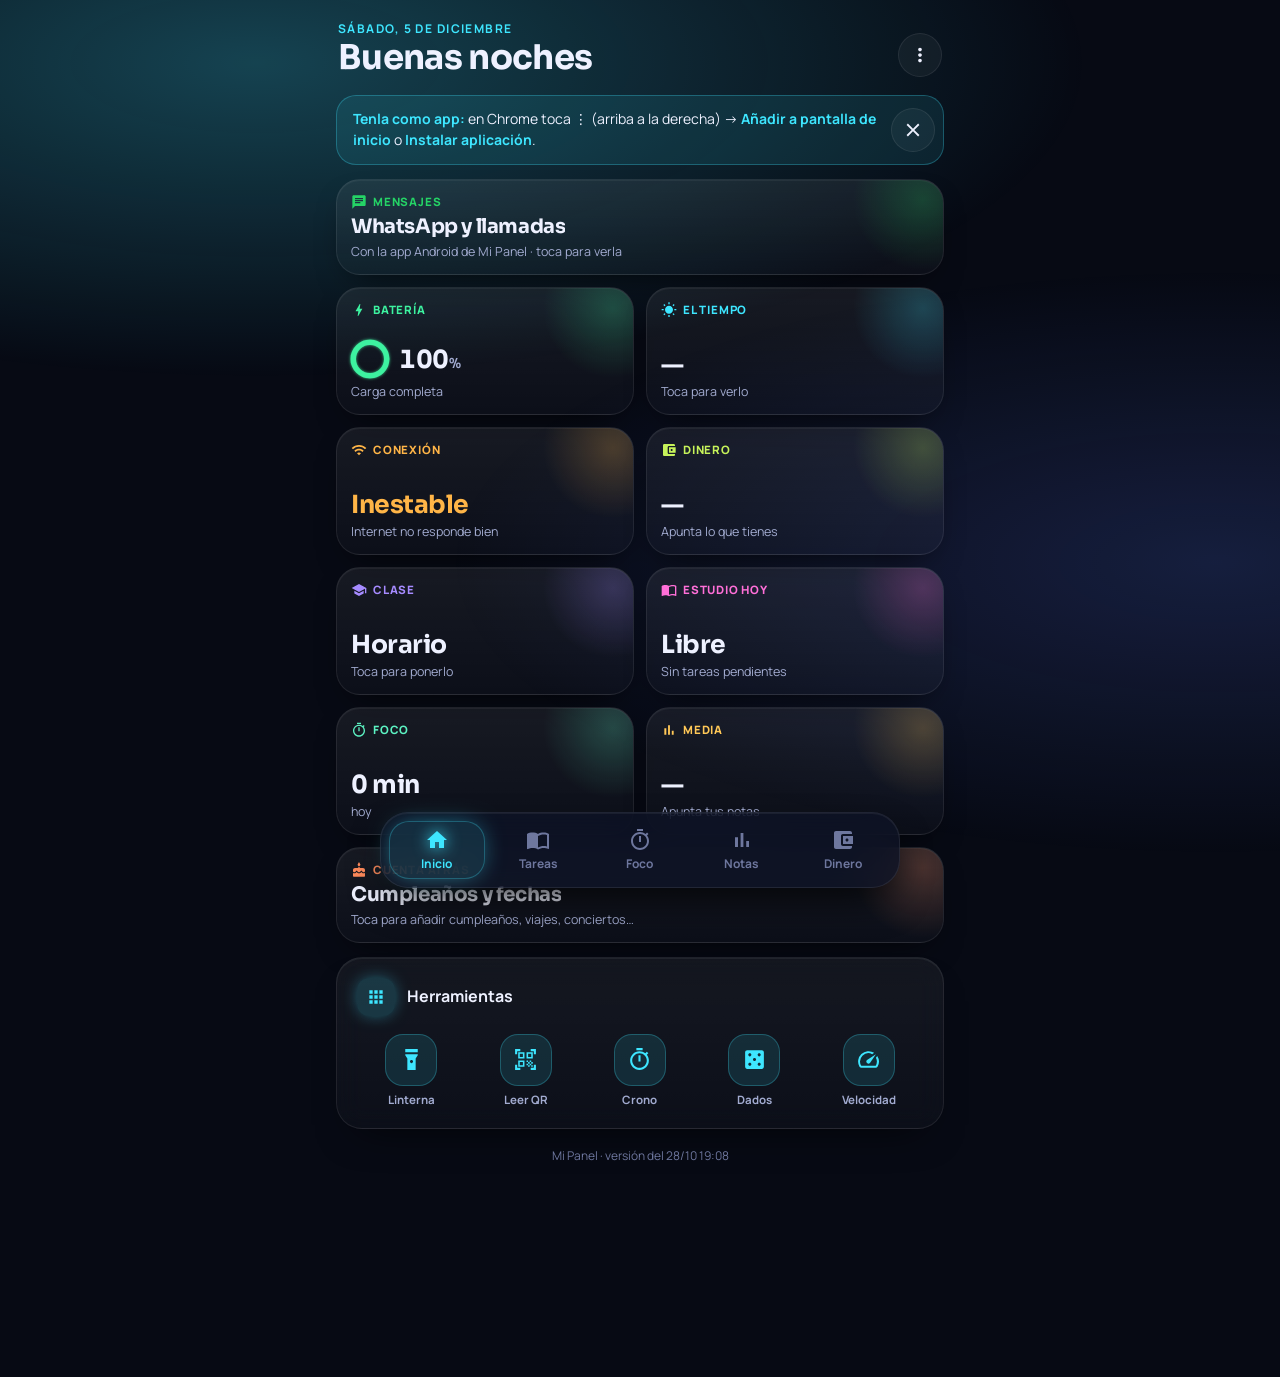
==== commit 2307e8cc: "Load the app's JS and CSS under content-hashed names githack serves each file a few minutes after a " ====
--- a/docs/index.html
+++ b/docs/index.html
@@ -16,8 +16,8 @@
   <link rel="preconnect" href="https://fonts.googleapis.com">
   <link rel="preconnect" href="https://fonts.gstatic.com" crossorigin>
   <link rel="stylesheet" href="https://fonts.googleapis.com/css2?family=Manrope:wght@400;500;600;700;800&family=Sora:wght@500;600;700;800&display=swap">
-  <link rel="stylesheet" href="styles.css">
-  <script type="module" src="app.js"></script>
+  <link rel="stylesheet" href="styles.193138f519.css">
+  <script type="module" src="app.feafe708c6.js"></script>
 </head>
 <body class="standalone-page">
   <main id="view" aria-live="polite"></main>
--- a/docs/styles.193138f519.css
+++ b/docs/styles.193138f519.css
@@ -0,0 +1 @@
+:root{color-scheme:dark;--bg: #070a14;--bg-raised: #0e1326;--sheet: #0b1020;--glass: rgba(255, 255, 255, .045);--glass-strong: rgba(255, 255, 255, .08);--stroke: rgba(255, 255, 255, .08);--stroke-strong: rgba(255, 255, 255, .16);--text: #eef1ff;--muted: #a2abd0;--faint: #6e779e;--track: rgba(255, 255, 255, .08);--cyan: #3ee6ff;--blue: #5b7cff;--violet: #a68bff;--pink: #ff6fd8;--amber: #ffc857;--coral: #ff8a5b;--mint: #5cf2c2;--teal: #2ec5ff;--lime: #c6f25a;--green: #45e08e;--good: #3df2a0;--warning: #ffb547;--bad: #ff5d7a;--neutral: #8a93b8;--accent: var(--cyan);--accent-2: var(--blue);--on-accent: #06101f;--scrim: rgba(3, 5, 12, .72);--radius: 26px;--tabbar-h: 76px;--font-display: "Sora", "Segoe UI", Roboto, system-ui, sans-serif;--font-body: "Manrope", "Segoe UI", Roboto, system-ui, sans-serif}body[data-section=tareas]{--accent: var(--violet);--accent-2: var(--pink)}body[data-section=notas]{--accent: var(--amber);--accent-2: var(--coral)}body[data-section=foco]{--accent: var(--mint);--accent-2: var(--teal)}body[data-section=dinero]{--accent: var(--lime);--accent-2: var(--green);--on-accent: #0c1505}*{box-sizing:border-box}html,body{margin:0}body{background:var(--bg);color:var(--text);font-family:var(--font-body);font-size:16px;line-height:1.45;-webkit-tap-highlight-color:transparent;padding-bottom:calc(var(--tabbar-h) + 24px + env(safe-area-inset-bottom,0px));overflow-x:hidden;min-height:100%}body:before,body:after{content:"";position:fixed;z-index:-1;pointer-events:none;border-radius:50%;transition:background .6s ease}body:before{width:130vw;height:70vh;left:-45vw;top:-28vh;background:radial-gradient(closest-side,color-mix(in srgb,var(--accent) 26%,transparent),transparent);animation:drift 18s ease-in-out infinite alternate}body:after{width:120vw;height:65vh;right:-55vw;top:30vh;background:radial-gradient(closest-side,color-mix(in srgb,var(--accent-2) 18%,transparent),transparent);animation:drift 22s ease-in-out infinite alternate-reverse}@keyframes drift{to{transform:translate3d(8vw,4vh,0) scale(1.08)}}button,input,textarea{font:inherit;color:inherit}button{cursor:pointer}main{max-width:640px;margin:0 auto;padding-block:6px 112px;padding-left:max(16px,env(safe-area-inset-left,0px));padding-right:max(16px,env(safe-area-inset-right,0px))}.standalone-page main{padding-top:calc(env(safe-area-inset-top,0px) + 10px)}.num,.hero,.pct,.big,.value,.stat b{font-family:var(--font-display);font-variant-numeric:tabular-nums}.topbar{display:flex;align-items:flex-end;gap:8px;padding:10px 2px 18px}.topbar .titles{flex:1;min-width:0}.eyebrow{margin:0;font-size:12px;font-weight:700;letter-spacing:.12em;text-transform:uppercase;color:var(--accent)}.topbar h1{margin:2px 0 0;font-family:var(--font-display);font-size:34px;line-height:1.1;font-weight:700;letter-spacing:-.02em;text-wrap:balance}.icon-btn{width:44px;height:44px;flex:none;border:1px solid var(--stroke);border-radius:50%;background:var(--glass);color:var(--text);display:grid;place-items:center}.icon-btn:active{background:var(--glass-strong)}.icon-btn svg{width:22px;height:22px;fill:currentColor}.icon-btn.ghost{border-color:transparent;background:transparent}.stack{display:grid;gap:14px}.stack>*{animation:rise .45s cubic-bezier(.2,.8,.2,1) both}.stack>*:nth-child(2){animation-delay:.04s}.stack>*:nth-child(3){animation-delay:.08s}.stack>*:nth-child(4){animation-delay:.12s}.stack>*:nth-child(n+5){animation-delay:.16s}.stack.still>*{animation:none}.card{position:relative;background:linear-gradient(180deg,#ffffff0f,#ffffff06);border:1px solid var(--stroke);border-radius:var(--radius);padding:20px;box-shadow:inset 0 1px #ffffff0f,0 20px 40px -24px #000c;backdrop-filter:blur(14px);-webkit-backdrop-filter:blur(14px)}.card-head{display:flex;flex-wrap:wrap;align-items:center;gap:8px 12px;margin-bottom:16px}.card-head h2{font-size:16px;font-weight:700;margin:0;flex:1 0 auto;white-space:nowrap}.badge-icon{width:38px;height:38px;border-radius:12px;flex:none;display:grid;place-items:center;background:color-mix(in srgb,var(--accent) 16%,transparent);color:var(--accent);box-shadow:0 0 18px -4px color-mix(in srgb,var(--accent) 60%,transparent)}.badge-icon svg{width:20px;height:20px;fill:currentColor}.hint{color:var(--muted);font-size:15px;margin:0}.small{font-size:13px;color:var(--muted)}.strong{font-weight:700}.row{display:flex;align-items:center;gap:12px}.grow{flex:1;min-width:0}.mt8{margin-top:8px}.mt12{margin-top:12px}.mt16{margin-top:16px}.grid2{display:grid;grid-template-columns:1fr 1fr;gap:10px}.cell{background:var(--glass);border:1px solid var(--stroke);border-radius:16px;padding:12px 14px;min-width:0}.cell .label{font-size:12px;color:var(--muted);white-space:nowrap;overflow:hidden;text-overflow:ellipsis}.cell .value{font-size:17px;font-weight:600;white-space:nowrap;overflow:hidden;text-overflow:ellipsis;margin-top:2px}.pill{display:inline-flex;align-items:center;gap:6px;padding:5px 11px;border-radius:99px;font-size:13px;font-weight:700;color:var(--pill, var(--accent));background:color-mix(in srgb,var(--pill, var(--accent)) 14%,transparent);border:1px solid color-mix(in srgb,var(--pill, var(--accent)) 30%,transparent)}.pill svg{width:15px;height:15px;fill:currentColor;flex:none}.pills .pill{white-space:nowrap}.pills{display:flex;flex-wrap:wrap;gap:6px}.meter{--meter: var(--accent);display:block;width:100%;height:10px;overflow:visible}.meter.thick{height:12px}.meter-track{fill:var(--track)}.meter-fill{fill:var(--meter);filter:drop-shadow(0 0 5px color-mix(in srgb,var(--meter) 70%,transparent))}.ring{--p: 0;--c1: var(--accent);--c2: var(--accent-2);--sw: 10;display:block;flex:none;width:132px;height:132px;overflow:visible}.ring circle{fill:none;stroke-width:calc(var(--sw) * 1px)}.ring-track{stroke:var(--track)}.ring-bar{stroke:var(--c1);stroke-linecap:round;stroke-dasharray:calc(var(--p) * 1px) 200px;filter:drop-shadow(0 0 4px color-mix(in srgb,var(--c1) 80%,transparent));transition:stroke-dasharray .6s cubic-bezier(.2,.8,.2,1)}.ring.empty .ring-bar{stroke:none}.ring-wrap{position:relative;flex:none;display:grid;place-items:center}.ring-wrap .center{position:absolute;inset:0;display:grid;place-content:center;text-align:center}.ring-wrap.sm .ring{width:60px;height:60px;--sw: 11}.ring-wrap.md .ring{width:100px;height:100px}.btn{border:0;border-radius:99px;padding:11px 20px;min-height:46px;font-weight:700;color:var(--on-accent);background:linear-gradient(135deg,var(--accent),var(--accent-2));box-shadow:0 8px 24px -10px color-mix(in srgb,var(--accent) 80%,transparent);transition:transform .12s ease,filter .2s ease}.btn.block{width:100%}.btn.glass{background:var(--glass-strong);color:var(--text);border:1px solid var(--stroke);box-shadow:none}.btn.outline{background:transparent;color:var(--accent);border:1px solid color-mix(in srgb,var(--accent) 45%,transparent);box-shadow:none}.btn.text{background:transparent;color:var(--accent);padding:10px 14px;box-shadow:none}.btn.danger{background:transparent;color:var(--bad);box-shadow:none}.btn:disabled{opacity:.4;cursor:default;filter:grayscale(.4)}.btn:active:not(:disabled),.quick button:active,.fab:active{transform:scale(.96)}.battery{display:flex;align-items:center;gap:20px}.battery .pct{font-size:34px;font-weight:700;line-height:1;letter-spacing:-.02em}.battery .pct.full{font-size:29px}.battery .pct small{font-size:.5em;font-weight:600;margin-left:2px;color:var(--muted)}.bolt{width:22px;height:22px;margin:0 auto 2px;animation:pulse 1.6s ease-in-out infinite}.headline{font-family:var(--font-display);font-size:22px;font-weight:700;margin:0;letter-spacing:-.01em}@keyframes pulse{50%{opacity:.45;transform:scale(.9)}}.bars{display:flex;align-items:flex-end;gap:4px;width:50px;height:40px;flex:none}.bars i{flex:1;border-radius:4px;background:var(--track)}.bars i.on{background:currentColor;box-shadow:0 0 10px currentColor}.stats3{display:grid;grid-template-columns:repeat(3,1fr);text-align:center;gap:8px}.stats3 .big{font-size:26px;font-weight:700}.divider{height:1px;background:var(--stroke);margin:18px 0 16px;border:0}.plan .plan-top{display:flex;align-items:center;gap:18px}.plan .big{font-size:25px;font-weight:700;line-height:1.15;margin:4px 0 2px;letter-spacing:-.01em}.plan .ring-wrap .center b{font-family:var(--font-display);font-size:22px;line-height:1}.plan .ring-wrap .center span{font-size:11px;color:var(--muted);margin-top:2px}.stats2{display:grid;grid-template-columns:1fr 1fr;gap:10px;margin-top:16px}.stat{background:var(--glass);border:1px solid var(--stroke);border-radius:16px;padding:12px 14px;min-width:0}.stat span{display:block;font-size:12px;color:var(--muted)}.stat b{display:block;font-size:17px;font-weight:700;margin-top:2px;overflow-wrap:anywhere}.stat em{display:block;font-style:normal;font-size:13px;color:var(--muted);overflow-wrap:anywhere}.task .task-top{display:flex;align-items:flex-start;gap:14px}.task-title{font-size:18px;font-weight:700;margin:0 0 8px;overflow-wrap:anywhere;line-height:1.25}.task .ring-wrap .center{font-family:var(--font-display);font-size:14px;font-weight:700}.task .notes{color:var(--muted);font-size:14px;margin:12px 0 0}.task .numbers{display:flex;align-items:baseline;justify-content:space-between;gap:8px;margin:16px 0 8px}.task .numbers b{font-family:var(--font-display);font-size:22px}.task .numbers span{color:var(--muted);font-size:14px}.today-line{display:flex;align-items:center;gap:10px;margin-top:12px;padding:10px 12px;border-radius:14px;background:var(--glass);border:1px solid var(--stroke);font-size:14px}.today-line b{font-family:var(--font-display)}.today-line .status-dot{width:8px;height:8px;border-radius:50%;flex:none;background:var(--accent);box-shadow:0 0 10px var(--accent)}.today-line.done{color:var(--good);border-color:color-mix(in srgb,var(--good) 35%,transparent);background:color-mix(in srgb,var(--good) 8%,transparent)}.today-line.done .status-dot{background:var(--good);box-shadow:0 0 10px var(--good)}.quick{display:grid;grid-template-columns:1fr 1fr 1fr 1.5fr;gap:8px;margin-top:14px}.quick button{min-height:46px;border-radius:14px;font-weight:700;font-family:var(--font-display);border:1px solid var(--stroke);background:var(--glass-strong);color:var(--text);transition:transform .12s ease}.quick button.log{border-color:color-mix(in srgb,var(--accent) 50%,transparent);color:var(--accent);background:color-mix(in srgb,var(--accent) 10%,transparent);font-family:var(--font-body)}.check{width:28px;height:28px;border-radius:9px;flex:none;margin-top:1px;border:2px solid color-mix(in srgb,var(--accent) 70%,transparent);background:transparent}.check:active{background:color-mix(in srgb,var(--accent) 25%,transparent)}.done-head{display:flex;align-items:center;width:100%;border:0;background:transparent;padding:14px 6px 4px;font-size:15px;font-weight:700;color:var(--muted);letter-spacing:.04em}.done-head svg{width:22px;height:22px;fill:currentColor}.done-item{display:flex;align-items:center;gap:12px;background:var(--glass);border:1px solid var(--stroke);border-radius:20px;padding:10px 6px 10px 14px}.done-item .ok{width:26px;height:26px;fill:var(--good);flex:none;filter:drop-shadow(0 0 8px color-mix(in srgb,var(--good) 60%,transparent))}.empty{text-align:center;padding:56px 24px}.empty .glow-icon{width:96px;height:96px;margin:0 auto;border-radius:30px;display:grid;place-items:center;background:color-mix(in srgb,var(--accent) 14%,transparent);border:1px solid color-mix(in srgb,var(--accent) 30%,transparent);box-shadow:0 0 60px -10px color-mix(in srgb,var(--accent) 70%,transparent)}.empty svg{width:48px;height:48px;fill:var(--accent)}.empty h2{font-family:var(--font-display);font-size:22px;font-weight:700;margin:22px 0 8px}.empty .hint{max-width:34ch;margin:0 auto}.fab{position:fixed;z-index:5;right:max(16px,env(safe-area-inset-right,0px),calc(50vw - 304px));bottom:calc(var(--tabbar-h) + 30px + env(safe-area-inset-bottom,0px));display:inline-flex;align-items:center;gap:8px;border:0;border-radius:20px;padding:15px 20px 15px 16px;color:var(--on-accent);font-weight:800;background:linear-gradient(135deg,var(--accent),var(--accent-2));box-shadow:0 12px 30px -8px color-mix(in srgb,var(--accent) 75%,transparent),inset 0 1px #ffffff59;transition:transform .12s ease}.fab svg{width:24px;height:24px;fill:currentColor}.avg{display:flex;align-items:flex-end;gap:14px;flex-wrap:wrap}.hero{font-size:68px;line-height:.95;font-weight:800;letter-spacing:-.04em;color:#fff3d6;text-shadow:0 0 18px color-mix(in srgb,var(--accent) 75%,transparent),0 0 46px color-mix(in srgb,var(--accent-2) 45%,transparent)}.hero .dec{color:var(--accent)}.chart svg{display:block;width:100%;overflow:visible}.chart .bar{fill:var(--accent);filter:drop-shadow(0 0 6px color-mix(in srgb,var(--accent) 60%,transparent))}.chart .grid{stroke:var(--stroke-strong);stroke-width:1}.chart .pass{stroke:color-mix(in srgb,var(--accent) 60%,transparent);stroke-width:1}.chart text{fill:var(--text);font-size:14px;font-family:var(--font-body)}.chart text.axis{fill:var(--faint);font-size:11px}.chart text.value{font-weight:700;font-family:var(--font-display);fill:var(--text)}.chart .hit{fill:transparent;stroke:none;cursor:pointer}.chart .sel{fill:var(--glass-strong);stroke:none}.chart-detail{margin:12px 0 0;font-size:14px;color:var(--muted)}.chart-detail b{color:var(--text)}.subject-head{display:flex;align-items:center;gap:12px}.subject-head h2{margin:0;font-size:17px;font-weight:700;flex:1;min-width:0;overflow-wrap:anywhere}.subject-avg{text-align:right}.subject-avg b{font-family:var(--font-display);font-size:26px;font-weight:700;display:block;line-height:1.05}.grade-list{margin-top:14px;display:grid;gap:6px}.grade-row{display:flex;align-items:center;width:100%;gap:12px;padding:8px 12px 8px 8px;border:1px solid var(--stroke);border-radius:16px;background:var(--glass);text-align:left}.grade-row .v{width:50px;height:42px;border-radius:12px;flex:none;display:grid;place-items:center;font-family:var(--font-display);font-size:17px;font-weight:700;background:color-mix(in srgb,var(--grade, var(--accent)) 16%,transparent);color:var(--grade, var(--accent))}.grade-row .edit{color:var(--faint);font-size:13px;font-weight:600}.tabbar{position:fixed;z-index:10;left:max(12px,env(safe-area-inset-left,0px));right:max(12px,env(safe-area-inset-right,0px));bottom:calc(12px + env(safe-area-inset-bottom,0px));max-width:520px;margin:0 auto;height:var(--tabbar-h);display:flex;gap:6px;padding:8px;border-radius:28px;background:#0e1326bd;border:1px solid var(--stroke);box-shadow:0 18px 40px -12px #000000e6,inset 0 1px #ffffff0f;backdrop-filter:blur(20px) saturate(140%);-webkit-backdrop-filter:blur(20px) saturate(140%)}.tab{flex:1;min-width:0;border:0;border-radius:20px;background:transparent;display:flex;flex-direction:column;align-items:center;justify-content:center;gap:3px;font-size:12px;font-weight:700;color:var(--faint);transition:background .25s ease,color .25s ease}.tab svg{width:24px;height:24px;fill:currentColor}.tab[data-tab=inicio]{--tab: var(--cyan)}.tab[data-tab=dinero]{--tab: var(--lime)}.tab[data-tab=tareas]{--tab: var(--violet)}.tab[data-tab=notas]{--tab: var(--amber)}.tab[data-tab=foco]{--tab: var(--mint)}.tab[aria-current=page]{color:var(--tab);background:color-mix(in srgb,var(--tab) 13%,transparent);box-shadow:inset 0 0 0 1px color-mix(in srgb,var(--tab) 28%,transparent),0 0 24px -6px color-mix(in srgb,var(--tab) 60%,transparent)}.tab[aria-current=page] svg{filter:drop-shadow(0 0 8px var(--tab))}.snackbar{position:fixed;z-index:30;margin:0 auto;max-width:560px;left:max(16px,env(safe-area-inset-left,0px));right:max(16px,env(safe-area-inset-right,0px));bottom:calc(var(--tabbar-h) + 26px + env(safe-area-inset-bottom,0px));display:flex;align-items:center;gap:8px;background:#1a2140;color:var(--text);border:1px solid var(--stroke-strong);border-radius:16px;padding:6px 8px 6px 16px;box-shadow:0 18px 40px -12px #000000e6;animation:rise .25s ease both}.snackbar span{flex:1;padding:8px 0;font-size:14px}.snackbar button{border:0;background:transparent;color:var(--accent);font-weight:800;padding:10px}.snackbar[hidden]{display:none}.scrim{position:fixed;inset:0;z-index:40;background:var(--scrim);display:grid;place-items:center;padding:16px;backdrop-filter:blur(6px);-webkit-backdrop-filter:blur(6px);animation:fade .15s ease}.dialog{background:linear-gradient(180deg,#141a33,var(--sheet));border:1px solid var(--stroke-strong);border-radius:28px;padding:24px;width:100%;max-width:420px;max-height:calc(100dvh - 32px);overflow:auto;box-shadow:0 30px 60px -20px #000000e6,0 0 60px -30px var(--accent);animation:pop .25s cubic-bezier(.2,1.2,.4,1)}.dialog h2{font-family:var(--font-display);font-size:21px;font-weight:700;margin:0 0 10px}.dialog .actions{display:flex;justify-content:flex-end;gap:4px;margin-top:16px}.sheet{position:fixed;inset:0;z-index:40;background:var(--sheet);display:flex;flex-direction:column;overflow:hidden;animation:up .2s ease}.sheet:before{content:"";position:absolute;inset:-20% -40% auto;height:60%;pointer-events:none;background:radial-gradient(closest-side,color-mix(in srgb,var(--accent) 16%,transparent),transparent)}.sheet .bar{position:relative;display:flex;align-items:center;gap:8px;padding:calc(env(safe-area-inset-top,0px) + 8px) 12px 8px}.sheet .bar h2{flex:1;font-family:var(--font-display);font-size:20px;font-weight:700;margin:0 0 0 4px}.sheet .bar .btn{min-height:40px;padding:8px 18px}.sheet form,.sheet .sheet-body{position:relative;flex:1;overflow:auto;padding:12px 20px 32px;max-width:640px;width:100%;margin:0 auto}.field{display:block;margin-bottom:16px}.field>span{display:block;font-size:13px;font-weight:700;color:var(--muted);margin:0 0 7px 4px}.field input,.field textarea{width:100%;padding:14px 16px;border-radius:16px;border:1px solid var(--stroke-strong);background:var(--glass);font-size:16px;outline:none;color-scheme:dark;transition:border-color .2s,box-shadow .2s}.field input::placeholder,.field textarea::placeholder{color:var(--faint)}.field input:focus,.field textarea:focus{border-color:var(--accent);box-shadow:0 0 0 4px color-mix(in srgb,var(--accent) 18%,transparent),0 0 24px -8px var(--accent)}.field small{display:block;margin:7px 0 0 4px;color:var(--muted);font-size:13px}.field small.error{color:var(--bad)}.field input[aria-invalid=true]{border-color:var(--bad)}.preview{border-radius:16px;padding:14px 16px;margin:-4px 0 16px;font-size:15px;background:color-mix(in srgb,var(--accent) 10%,transparent);border:1px solid color-mix(in srgb,var(--accent) 30%,transparent)}.segmented{display:grid;grid-template-columns:1fr 1fr;gap:4px;padding:4px;border-radius:99px;background:var(--glass);border:1px solid var(--stroke);margin-bottom:14px}.segmented button{border:0;border-radius:99px;background:transparent;padding:10px;font-weight:700;color:var(--muted)}.segmented button[aria-pressed=true]{color:var(--on-accent);background:linear-gradient(135deg,var(--accent),var(--accent-2))}.chips{display:flex;gap:8px;overflow-x:auto;margin:-8px 0 16px;padding-bottom:2px}.chips button{flex:none;border:1px solid var(--stroke-strong);background:var(--glass);border-radius:99px;padding:7px 14px;font-weight:600}.menu{position:absolute;z-index:45;min-width:210px;padding:6px;background:#151b35;border:1px solid var(--stroke-strong);border-radius:18px;box-shadow:0 24px 50px -16px #000000f2;animation:pop .15s ease}.menu button{display:block;width:100%;text-align:left;border:0;border-radius:12px;background:transparent;padding:12px 14px;font-weight:600}.menu button:active{background:var(--glass-strong)}.menu button.danger{color:var(--bad)}.celebrate{position:fixed;inset:0;z-index:50;background:var(--scrim);display:grid;place-items:center;padding:24px}.celebrate canvas{position:absolute;inset:0;width:100%;height:100%;pointer-events:none}.celebrate .dialog{position:relative;text-align:center;display:grid;gap:8px;box-shadow:0 0 90px -20px var(--good),0 30px 60px -20px #000000e6}.celebrate .burst{width:104px;height:104px;margin:0 auto 4px;border-radius:50%;display:grid;place-items:center;font-size:54px;background:radial-gradient(circle,color-mix(in srgb,var(--good) 35%,transparent),transparent 70%);animation:glowpulse 1.8s ease-in-out infinite}.celebrate h2{font-size:34px;margin:0;font-weight:800;color:#c9ffe8;text-shadow:0 0 22px color-mix(in srgb,var(--good) 65%,transparent)}.celebrate .btn{--accent: var(--good);--accent-2: #7affd0}@keyframes glowpulse{50%{transform:scale(1.06);filter:brightness(1.2)}}.install{display:flex;align-items:center;gap:12px;margin-bottom:14px;border-radius:20px;padding:12px 8px 12px 16px;font-size:14px;background:color-mix(in srgb,var(--accent) 9%,transparent);border:1px solid color-mix(in srgb,var(--accent) 28%,transparent)}.install p{margin:0;flex:1}.install b{color:var(--accent)}.install-big{align-items:flex-start;padding:16px 8px 16px 18px}.install-big p:first-child{font-size:15px}.install a:not(.btn){color:var(--accent);font-weight:700}.install .btn,.install a.btn{display:inline-flex;align-items:center;gap:6px;text-decoration:none}.install .btn svg{width:20px;height:20px;fill:currentColor}.install-actions{display:flex;flex-wrap:wrap;align-items:center;gap:8px;margin-top:12px}.link-box{padding:12px 14px;border-radius:14px;background:var(--glass);border:1px solid var(--stroke-strong);font-size:14px;overflow-wrap:anywhere;user-select:all;-webkit-user-select:all}.loading{color:var(--muted);text-align:center;padding:64px 0}.btn:focus-visible,.icon-btn:focus-visible,.tab:focus-visible,.grade-row:focus-visible,.done-head:focus-visible,.quick button:focus-visible,.fab:focus-visible,.check:focus-visible{outline:2px solid var(--accent);outline-offset:3px}.chart .col{fill:var(--accent);fill-opacity:.7;filter:drop-shadow(0 0 6px color-mix(in srgb,var(--accent) 55%,transparent))}.chart .col.today{fill-opacity:1;filter:drop-shadow(0 0 12px var(--accent))}.chart .zero{fill:var(--stroke-strong)}.chart text.today-label{fill:var(--accent);font-weight:700}.chart .line{fill:none;stroke:var(--accent);stroke-width:2.5;stroke-linecap:round;stroke-linejoin:round;filter:drop-shadow(0 0 6px var(--accent))}.chart .area{stroke:none;fill:var(--accent);fill-opacity:.1}.chart .dot{fill:var(--accent);stroke:none}.chart .dot.last,.chart .dot.picked{filter:drop-shadow(0 0 8px var(--accent))}.chart.anim .col{animation:growY .7s cubic-bezier(.2,.8,.2,1) both;transform-box:fill-box;transform-origin:bottom}.chart.anim .bar{animation:growX .7s cubic-bezier(.2,.8,.2,1) both;transform-box:fill-box;transform-origin:left}.chart.anim .line{stroke-dasharray:1;stroke-dashoffset:1;animation:draw 1.1s ease-out forwards}.chart.anim .area,.chart.anim .dot,.chart.anim text.value{animation:fade .8s ease .4s both}.spark{flex:none;overflow:visible}.spark .pass{stroke:var(--stroke-strong);stroke-width:1}@keyframes growY{0%{transform:scaleY(0)}}@keyframes growX{0%{transform:scaleX(0)}}@keyframes draw{to{stroke-dashoffset:0}}.mini-stats{display:flex;gap:22px;margin:-2px 0 10px;flex-wrap:wrap}.mini-stats div{display:grid}.mini-stats b{font-size:24px;font-weight:700;line-height:1.1}.mini-stats span{font-size:12px;color:var(--muted)}.orb{--orb: var(--accent);position:relative;width:46px;height:46px;flex:none;border-radius:50%;background:radial-gradient(circle,var(--orb) 0 22%,color-mix(in srgb,var(--orb) 25%,transparent) 23% 100%);box-shadow:0 0 24px -4px var(--orb)}.orb:after{content:"";position:absolute;inset:0;border-radius:50%;border:2px solid var(--orb);animation:ripple 2.2s ease-out infinite}@keyframes ripple{0%{transform:scale(.5);opacity:.9}to{transform:scale(1.35);opacity:0}}.exam-list{display:grid;gap:10px}.exam-row{display:flex;align-items:center;gap:14px;padding:10px;border-radius:18px;background:var(--glass);border:1px solid var(--stroke)}.date-block{width:56px;flex:none;text-align:center;padding:6px 0;border-radius:14px;background:color-mix(in srgb,var(--pill) 14%,transparent);border:1px solid color-mix(in srgb,var(--pill) 35%,transparent);box-shadow:0 0 18px -8px var(--pill)}.date-block b{display:block;font-family:var(--font-display);font-size:22px;line-height:1.1;color:var(--pill)}.date-block span{display:block;font-size:11px;font-weight:700;color:var(--muted);text-transform:uppercase;letter-spacing:.06em}.segmented.targets{grid-template-columns:1.6fr repeat(4,1fr)}.segmented.presets{grid-template-columns:repeat(3,1fr);margin-bottom:22px}.segmented button:disabled{opacity:.45}.need-list{display:grid;gap:8px}.need-row{display:flex;align-items:center;gap:12px;padding:10px 12px 10px 10px;border-radius:16px;background:var(--glass);border:1px solid var(--stroke)}.need{min-width:52px;height:44px;padding:0 6px;flex:none;border-radius:12px;display:grid;place-items:center;font-family:var(--font-display);font-weight:700;font-size:17px;color:var(--need);background:color-mix(in srgb,var(--need) 15%,transparent);box-shadow:0 0 16px -8px var(--need)}.focus-card{text-align:center}.ring-wrap.xl{margin:0 auto}.ring-wrap.xl .ring{width:min(250px,68vw);height:min(250px,68vw);--sw: 6}.ring-wrap.xl .ring-bar{transition:stroke-dasharray 1s linear}.ring-wrap.xl.live .ring{animation:breathe 3.2s ease-in-out infinite}.ring-wrap.xl .center{gap:4px}.focus-time{font-family:var(--font-display);font-size:56px;font-weight:700;letter-spacing:-.03em;line-height:1;font-variant-numeric:tabular-nums}.focus-task{text-align:left;margin:22px 0 6px}.focus-task select{width:100%;padding:14px 16px;border-radius:16px;border:1px solid var(--stroke-strong);background:var(--glass);color:var(--text);font:inherit;font-size:16px;color-scheme:dark}.focus-controls{display:flex;align-items:center;justify-content:center;gap:14px;margin-top:12px}.focus-controls .btn.play{display:inline-flex;align-items:center;gap:8px;min-width:150px;justify-content:center;min-height:56px;font-size:17px}.focus-controls .btn.play svg{width:24px;height:24px;fill:currentColor}.icon-btn.big{width:54px;height:54px}.center-dialog{text-align:center}.center-dialog .burst{width:92px;height:92px;margin:0 auto 6px;border-radius:50%;display:grid;place-items:center;font-size:46px;background:radial-gradient(circle,color-mix(in srgb,var(--accent) 35%,transparent),transparent 70%)}@keyframes breathe{50%{filter:drop-shadow(0 0 16px color-mix(in srgb,var(--c1) 85%,transparent))}}@keyframes fade{0%{opacity:0}}@keyframes up{0%{transform:translateY(24px);opacity:0}}@keyframes pop{0%{transform:scale(.94);opacity:0}}@keyframes rise{0%{transform:translateY(12px);opacity:0}}@media (max-width: 360px){.topbar h1{font-size:30px}.ring{width:112px;height:112px}.quick{grid-template-columns:1fr 1fr 1fr}.quick button.log{grid-column:1 / -1}}@media (prefers-reduced-motion: reduce){*,*:before,*:after{animation:none!important;transition:none!important}}.btn>svg{width:20px;height:20px;fill:currentColor;vertical-align:-5px;margin-right:8px}.install .btn>svg,.focus-controls .btn.play>svg{margin-right:0;vertical-align:0}.btn.slim{min-height:34px;padding:6px 10px;font-size:14px}.card-head .btn.slim{margin:-6px -8px -6px 0}.two{display:grid;grid-template-columns:1fr 1fr;gap:12px}.two .field{margin-bottom:8px}.sheet small.error{display:block;color:var(--bad);font-size:13px;margin:0 0 12px 4px;min-height:1px}.class-list{display:grid;gap:8px}.class-row{display:flex;gap:14px;align-items:flex-start;padding:10px 12px;border-radius:18px;background:var(--glass);border:1px solid var(--stroke)}.class-row.past{opacity:.45}.class-row.now{border-color:color-mix(in srgb,var(--accent) 60%,transparent);background:color-mix(in srgb,var(--accent) 9%,transparent);box-shadow:0 0 24px -10px var(--accent)}.class-row .small{display:block}.class-time{flex:none;width:46px;display:grid;text-align:center;font-variant-numeric:tabular-nums}.class-time b{font-family:var(--font-display);font-size:16px;line-height:1.2}.class-time span{font-size:12px;color:var(--muted)}.class-row.now .class-time b{color:var(--accent)}.invite{display:flex;align-items:center;gap:14px;width:100%;text-align:left;padding:16px 18px;border-radius:var(--radius);border:1px dashed color-mix(in srgb,var(--accent) 45%,transparent);background:color-mix(in srgb,var(--accent) 6%,transparent);color:var(--text)}.invite svg{width:26px;height:26px;fill:var(--accent);flex:none}.invite .small{display:block;margin-top:2px}.segmented.days{grid-template-columns:repeat(7,1fr)}.segmented.days button{padding:10px 0;position:relative}.segmented.days button.has:after{content:"";position:absolute;left:50%;bottom:4px;width:4px;height:4px;margin-left:-2px;border-radius:50%;background:currentColor;opacity:.7}.class-edit-list{display:grid;gap:8px;margin-top:10px}.class-edit{display:flex;align-items:center;gap:4px;border-radius:18px;background:var(--glass);border:1px solid var(--stroke);padding-right:4px}.class-edit-main{flex:1;min-width:0;display:flex;align-items:center;gap:14px;padding:12px;border:0;background:transparent;color:inherit;text-align:left}.class-edit-main .small,.class-edit-main .strong{display:block}.weather{display:flex;align-items:center;gap:16px;margin-bottom:14px}.weather-icon{font-size:54px;line-height:1;filter:drop-shadow(0 0 18px color-mix(in srgb,var(--accent) 55%,transparent))}.weather-temp{font-size:46px;font-weight:700;line-height:1;letter-spacing:-.03em;text-shadow:0 0 22px color-mix(in srgb,var(--accent) 55%,transparent)}.weather-temp small{font-size:.55em;color:var(--accent);vertical-align:top}.focus-sound{margin:0 0 6px}.focus-sound>span{display:flex;align-items:center;gap:6px}.focus-sound>span svg{width:16px;height:16px;fill:var(--accent)}.segmented.sounds{grid-template-columns:repeat(4,1fr);margin-bottom:0}.segmented.sounds button{padding:10px 0}.badges{display:grid;grid-template-columns:repeat(3,1fr);gap:8px}.badge{display:grid;justify-items:center;align-content:start;gap:4px;padding:12px 6px 10px;min-width:0;border-radius:18px;border:1px solid var(--stroke);background:var(--glass);color:var(--text);text-align:center}.badge b{font-size:12.5px;line-height:1.2}.badge>span:not(.badge-emoji){font-size:11px;color:var(--muted);font-variant-numeric:tabular-nums}.badge .meter{height:4px;margin-top:2px;width:80%}.badge-emoji{width:46px;height:46px;border-radius:50%;display:grid;place-items:center;font-size:24px;background:var(--glass-strong);filter:grayscale(1);opacity:.45}.badge.got{border-color:color-mix(in srgb,var(--warning) 55%,transparent);background:color-mix(in srgb,var(--warning) 7%,transparent)}.badge.got .badge-emoji{filter:none;opacity:1;box-shadow:0 0 0 2px var(--warning),0 0 22px -2px color-mix(in srgb,var(--warning) 70%,transparent)}.badge.got>span:not(.badge-emoji){color:var(--warning);font-weight:700}.badge[aria-pressed=true]{border-color:var(--text)}html{overscroll-behavior-y:none;-webkit-text-size-adjust:100%}body{overscroll-behavior-y:none;-webkit-user-select:none;user-select:none;-webkit-touch-callout:none}input,textarea,select,.selectable{-webkit-user-select:text;user-select:text}button,a,label,select{touch-action:manipulation}.btn.tonal{background:color-mix(in srgb,var(--accent) 14%,transparent);color:var(--accent);border:1px solid color-mix(in srgb,var(--accent) 35%,transparent);box-shadow:none}.sr-only{position:absolute;width:1px;height:1px;overflow:hidden;clip:rect(0 0 0 0);white-space:nowrap}.tiles{display:grid;grid-template-columns:1fr 1fr;gap:12px}.tile{--tile: var(--accent);position:relative;overflow:hidden;display:flex;flex-direction:column;gap:6px;min-width:0;min-height:128px;padding:14px 14px 13px;border-radius:24px;text-align:left;color:var(--text);background:linear-gradient(180deg,#fff1,#ffffff06);border:1px solid var(--stroke);box-shadow:0 14px 34px -18px #000000e6,inset 0 1px #ffffff0d;transition:transform .12s ease,border-color .2s ease}.tile:before{content:"";position:absolute;top:-50px;right:-50px;width:140px;height:140px;border-radius:50%;pointer-events:none;background:radial-gradient(closest-side,color-mix(in srgb,var(--tile) 22%,transparent),transparent)}.tile:active{transform:scale(.97);border-color:color-mix(in srgb,var(--tile) 45%,transparent)}.tile.wide{grid-column:span 2;min-height:0}.tile-head{display:flex;align-items:center;gap:6px;font-size:11.5px;font-weight:800;letter-spacing:.07em;text-transform:uppercase;color:var(--tile)}.tile-head svg{width:16px;height:16px;fill:currentColor;flex:none}.tile-head span{white-space:nowrap;overflow:hidden;text-overflow:ellipsis}.tile-main{display:flex;align-items:center;gap:10px;margin-top:auto;min-width:0}.tile-value{min-width:0;font-family:var(--font-display);font-size:25px;font-weight:700;line-height:1.1;letter-spacing:-.02em;white-space:nowrap;overflow:hidden;text-overflow:ellipsis;font-variant-numeric:tabular-nums}.tile-value small{font-size:.55em;font-weight:600;letter-spacing:0;color:var(--muted)}.tile.wide .tile-value,.tile-value.long{font-size:20px}.tile-sub{font-size:12.5px;line-height:1.3;color:var(--muted);white-space:nowrap;overflow:hidden;text-overflow:ellipsis}.tile-ring{flex:none;display:grid}.tile-ring .ring{width:38px;height:38px;--sw: 14}.tile-emoji{flex:none;font-size:30px;line-height:1}.orb.small{width:28px;height:28px}.tools{display:grid;grid-template-columns:repeat(5,1fr);gap:6px}.tool{display:grid;justify-items:center;align-content:start;gap:7px;padding:2px 0;min-width:0;border:0;background:transparent;color:var(--muted);font-size:11.5px;font-weight:700;line-height:1.2;text-align:center}.tool-icon{width:52px;height:52px;border-radius:18px;display:grid;place-items:center;color:var(--accent);background:color-mix(in srgb,var(--accent) 12%,transparent);border:1px solid color-mix(in srgb,var(--accent) 26%,transparent);transition:transform .12s ease}.tool:active .tool-icon{transform:scale(.92)}.tool-icon svg{width:25px;height:25px;fill:currentColor}.tool.on{color:var(--text)}.tool.on .tool-icon{color:#ffe27a;border-color:#ffe27a;background:color-mix(in srgb,#ffe27a 18%,transparent);box-shadow:0 0 24px -2px #ffe27a}.hero .cur{font-size:.42em;margin-left:8px;color:var(--accent);letter-spacing:0}.hero.neg{color:#ffd6de}.hero.neg .dec,.hero.neg .cur{color:var(--bad)}.day-label{margin:16px 4px 4px;font-size:11.5px;font-weight:800;letter-spacing:.07em;text-transform:uppercase;color:var(--faint)}.card-head+.day-label{margin-top:0}.entry{display:flex;align-items:center;gap:12px;width:100%;min-width:0;padding:9px 4px;border:0;background:transparent;color:inherit;text-align:left;border-radius:14px}button.entry:active{background:var(--glass-strong)}.entry-icon{width:40px;height:40px;flex:none;border-radius:14px;display:grid;place-items:center;font-size:20px;background:var(--glass-strong)}.entry .grow>span{display:block;white-space:nowrap;overflow:hidden;text-overflow:ellipsis}.entry-amount{font-family:var(--font-display);font-weight:700;white-space:nowrap;font-variant-numeric:tabular-nums}.entry-amount.in{color:var(--good)}.goals{display:grid;gap:16px}.goal{display:flex;gap:14px;align-items:flex-start}.goal-emoji{font-size:22px}.goal.done .small{color:var(--good)}.goal-actions{display:flex;flex-wrap:wrap;gap:8px;margin-top:10px}.icon-btn.small-icon{width:34px;height:34px;margin:-6px -8px -6px 0}.icon-btn.small-icon svg{width:20px;height:20px}.amount-field{display:flex;align-items:baseline;justify-content:center;gap:6px;margin:10px 0 18px}.amount-field input{width:4ch;max-width:240px;padding:2px 0 6px;text-align:center;outline:none;field-sizing:content;min-width:2.2ch;font-family:var(--font-display);font-size:52px;font-weight:700;color:var(--text);font-variant-numeric:tabular-nums;background:transparent;border:0;border-bottom:2px solid color-mix(in srgb,var(--accent) 55%,transparent)}.amount-field input::placeholder{color:var(--faint)}.amount-field b{font-family:var(--font-display);font-size:30px;color:var(--accent)}.is-income .amount-field input{color:var(--good)}.small-amount{margin:6px 0 14px}.small-amount input{font-size:38px;max-width:200px}.small-amount b{font-size:24px}.field-label{margin:0 0 8px 4px;font-size:13px;font-weight:700;color:var(--muted)}.cat-grid{display:grid;grid-template-columns:repeat(4,1fr);gap:8px;margin-bottom:18px}.cat-grid button{display:grid;justify-items:center;gap:4px;padding:10px 2px;min-width:0;border-radius:16px;border:1px solid var(--stroke);background:var(--glass);font-size:11.5px;font-weight:700;color:var(--muted)}.cat-grid button span{font-size:22px;line-height:1.1}.cat-grid button[aria-pressed=true],.emoji-row button[aria-pressed=true]{color:var(--text);border-color:var(--accent);background:color-mix(in srgb,var(--accent) 15%,transparent);box-shadow:0 0 16px -6px var(--accent)}.emoji-row{display:flex;flex-wrap:wrap;gap:8px;margin:-4px 0 18px}.emoji-row button{width:46px;height:46px;border-radius:14px;border:1px solid var(--stroke);background:var(--glass);font-size:22px}.steps{display:grid;gap:10px;margin:16px 0 0;padding-left:22px}.check-row{display:flex;gap:12px;align-items:flex-start;margin:14px 0 4px;padding:12px;border-radius:16px;background:var(--glass);border:1px solid var(--stroke);font-size:14px}.check-row input{width:20px;height:20px;flex:none;margin:1px 0 0;accent-color:var(--accent)}.screen-light{position:fixed;inset:0;z-index:60;display:grid;place-content:end center;padding:32px 24px calc(48px + env(safe-area-inset-bottom,0px));text-align:center}.screen-light canvas{position:absolute;inset:0;width:100%;height:100%}.screen-light .light-note{position:relative;display:grid;gap:6px;max-width:34ch;padding:14px 18px;border-radius:18px;background:#11162a;color:#eef1ff;font-size:14px}.screen-light .light-note b{font-size:15px}.viewfinder{position:relative;aspect-ratio:1;max-width:420px;margin:0 auto;border-radius:26px;overflow:hidden;background:#000}.viewfinder video{display:block;width:100%;height:100%;object-fit:cover}.viewfinder .frame{position:absolute;inset:17%;border:3px solid var(--accent);border-radius:24px;box-shadow:0 0 0 999px #00000061,0 0 26px var(--accent)}.qr-result{margin-top:18px}.big-text{font-size:22px;margin:4px 0 8px}.break{word-break:break-all}.mono{font-family:ui-monospace,Roboto Mono,monospace;padding:2px 8px;border-radius:8px;background:var(--glass-strong)}.crono-time{margin:6px 0 4px;text-align:center;font-size:56px;font-weight:700;letter-spacing:-.02em;text-shadow:0 0 22px color-mix(in srgb,var(--accent) 55%,transparent)}.crono-time small{font-size:.5em;color:var(--accent)}.laps{max-height:32vh;overflow:auto;margin-top:14px}.lap{display:grid;grid-template-columns:1fr auto auto;gap:14px;align-items:baseline;padding:8px 4px;border-top:1px solid var(--stroke)}.lap small{font-size:.8em;color:var(--muted)}.segmented.luck-modes{grid-template-columns:repeat(4,1fr)}.segmented.luck-modes button,.segmented.counts button{padding:10px 0;font-size:14px}.segmented.counts{grid-template-columns:repeat(3,1fr)}.luck-result{min-height:128px;display:grid;place-items:center;align-content:center;gap:6px;margin-top:6px;text-align:center}.dice{display:flex;justify-content:center;gap:14px}.die{width:64px;height:64px;padding:10px;border-radius:16px;background:#f4f6ff;display:grid;grid-template-columns:repeat(3,1fr);grid-template-rows:repeat(3,1fr);box-shadow:0 10px 24px -10px #000000e6,inset 0 -4px #00000024,0 0 22px -8px var(--accent)}.die i{width:11px;height:11px;border-radius:50%;place-self:center}.die i.on{background:#11162a}.dice.rolling .die{animation:roll .55s cubic-bezier(.2,.8,.2,1) both}.dice.rolling .die:nth-child(2){animation-delay:.05s}.dice.rolling .die:nth-child(3){animation-delay:.1s}@keyframes roll{0%{transform:rotate(-220deg) scale(.5);opacity:.2}}.luck-total{margin:8px 0 0}.coin{width:120px;height:120px;border-radius:50%;display:grid;place-items:center;font-family:var(--font-display);font-size:22px;font-weight:800;color:#3b2a00;background:radial-gradient(circle at 35% 30%,#fff3b0,#ffc857 55%,#d99a1e);box-shadow:0 0 34px -6px #ffc857bf,inset 0 -5px #0000002e}.coin.flip{animation:flip .8s cubic-bezier(.2,.8,.2,1) both}@keyframes flip{0%{transform:rotateY(1080deg) scale(.6)}}.luck-big{max-width:100%;font-family:var(--font-display);font-size:52px;font-weight:800;line-height:1.1;color:var(--accent);overflow-wrap:anywhere;text-shadow:0 0 24px color-mix(in srgb,var(--accent) 60%,transparent)}.luck-big.pop,.luck-result .pop{animation:pop .35s cubic-bezier(.2,1.4,.4,1) both}.event{display:flex;align-items:center;gap:14px;width:100%;margin-bottom:8px;padding:12px;border-radius:18px;border:1px solid var(--stroke);background:var(--glass);color:inherit;text-align:left}.event.today{border-color:var(--accent);box-shadow:0 0 26px -8px var(--accent)}.event.past{opacity:.5}.event-emoji{flex:none;width:44px;text-align:center;font-size:28px}.event .grow>span{display:block}.event-count{text-align:right;font-weight:800;color:var(--accent);white-space:nowrap}.event-count b{display:block;font-size:24px;line-height:1}.event-count small{font-size:11px;font-weight:700;color:var(--muted)}.empty.small-empty{padding:36px 8px}.tile-value .msg-preview{font-family:var(--font-body);font-size:16px;font-weight:600;letter-spacing:0}.msg-row{display:flex;align-items:center;gap:12px;width:100%;margin-bottom:8px;padding:10px 12px;border-radius:18px;border:1px solid var(--stroke);background:var(--glass);color:inherit;text-align:left}.msg-row .grow>span{display:block;white-space:nowrap;overflow:hidden;text-overflow:ellipsis}.msg-icon{width:38px;height:38px;flex:none;border-radius:12px;display:grid;place-items:center;color:var(--app);background:color-mix(in srgb,var(--app) 14%,transparent)}.msg-icon svg{width:20px;height:20px;fill:currentColor}.msg-time{flex:none;font-size:12px;color:var(--muted);white-space:nowrap}.msg-row.new,.chat-card.new{border-color:color-mix(in srgb,var(--app, var(--accent)) 55%,transparent)}.chat-card{display:grid;gap:4px;width:100%;margin-bottom:8px;padding:12px 14px;border-radius:18px;border:1px solid var(--stroke);background:var(--glass);color:inherit;text-align:left}.chat-card.new{box-shadow:0 0 22px -10px var(--app)}.chat-head{display:flex;align-items:center;gap:8px;min-width:0}.chat-head .strong{white-space:nowrap;overflow:hidden;text-overflow:ellipsis}.app-dot{width:10px;height:10px;flex:none;border-radius:50%;background:var(--app);box-shadow:0 0 10px var(--app)}.chat-line{font-size:14.5px;line-height:1.35;color:var(--text);display:-webkit-box;-webkit-line-clamp:2;-webkit-box-orient:vertical;overflow:hidden}.chat-line b{font-weight:700;color:var(--muted)}.chat-card .small{margin-top:2px}.version-line{margin:4px 0 0;text-align:center;font-size:12px;color:var(--faint)}.samsung .btn:not(.glass):not(.outline):not(.text):not(.danger),.samsung .fab,.samsung .segmented button[aria-pressed=true]{background:color-mix(in srgb,var(--accent) 14%,var(--bg-raised));color:var(--accent);border:1.5px solid var(--accent);box-shadow:0 0 22px -6px color-mix(in srgb,var(--accent) 80%,transparent)}.samsung .orb{background:color-mix(in srgb,var(--orb) 14%,var(--bg-raised));border:3px solid var(--orb)}.samsung .status-dot{background:none;border:2px solid var(--accent)}.samsung .today-line.done .status-dot{border-color:var(--good)}
